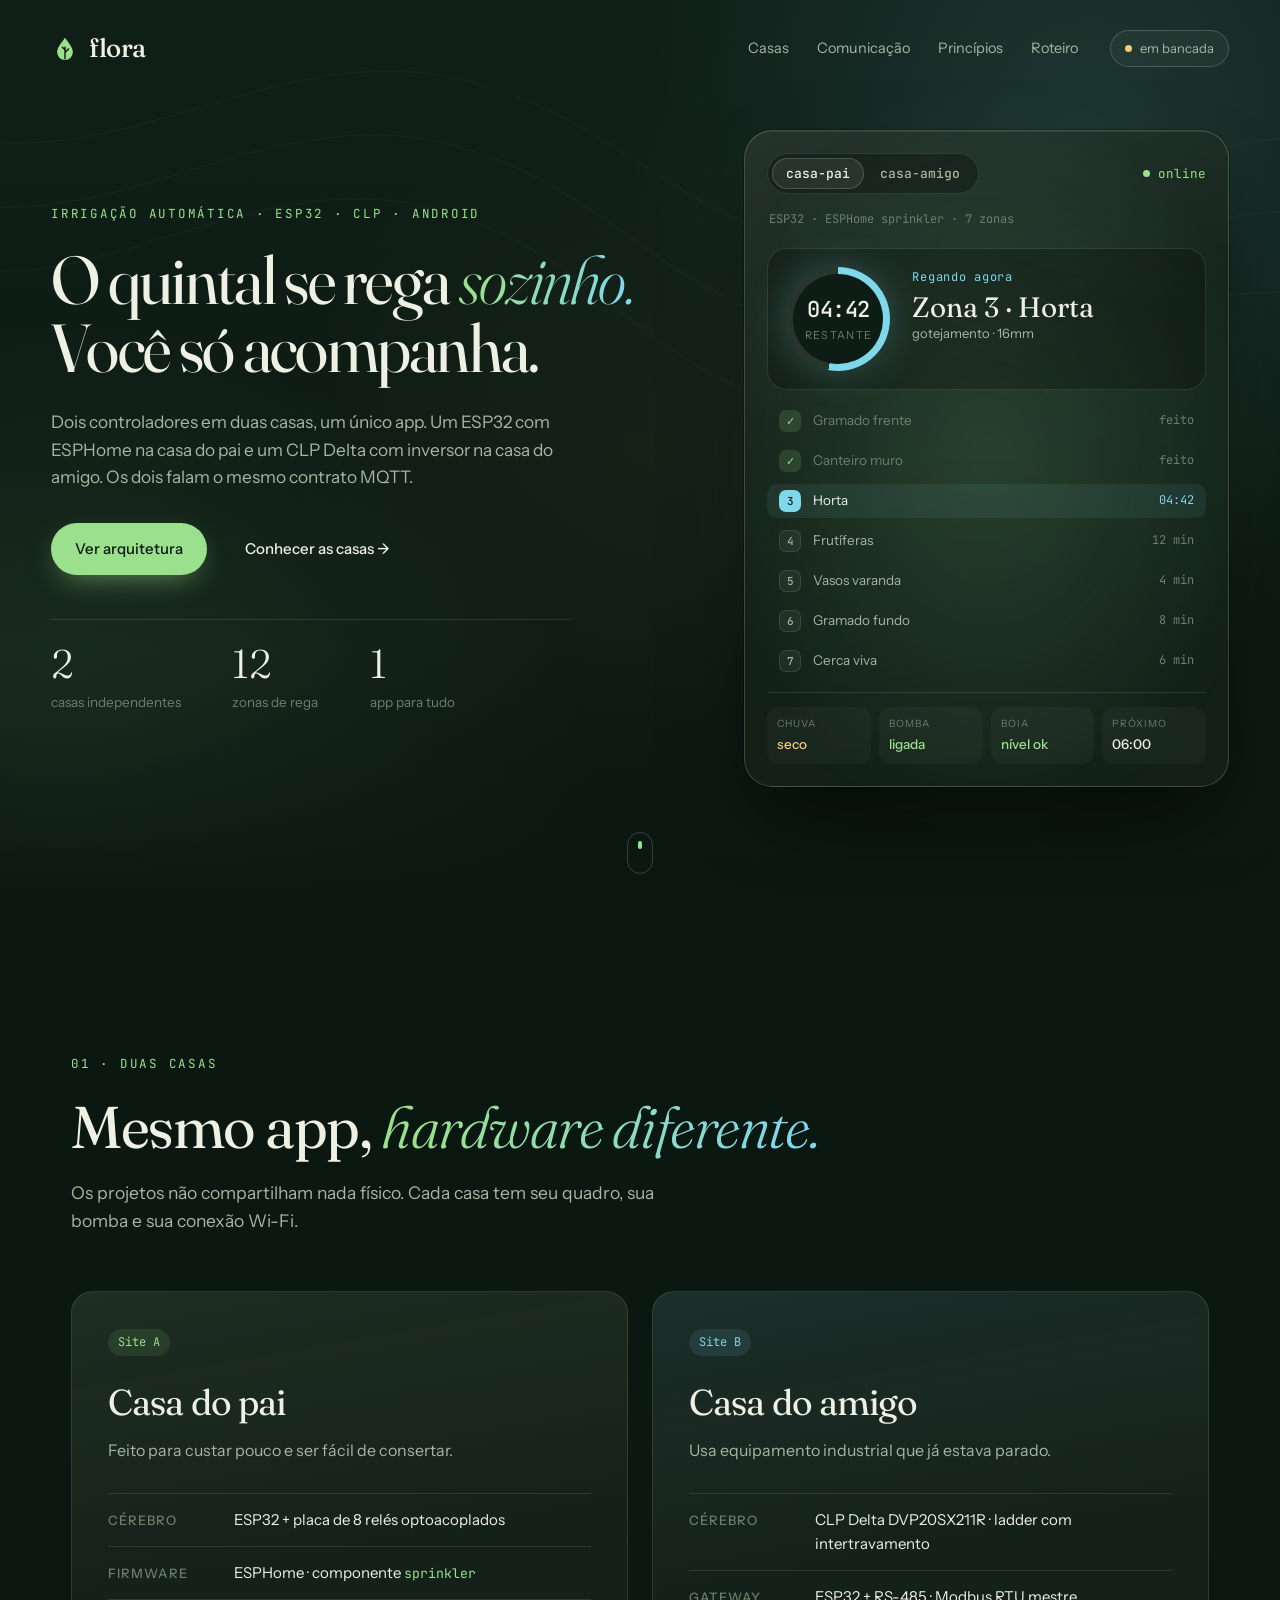
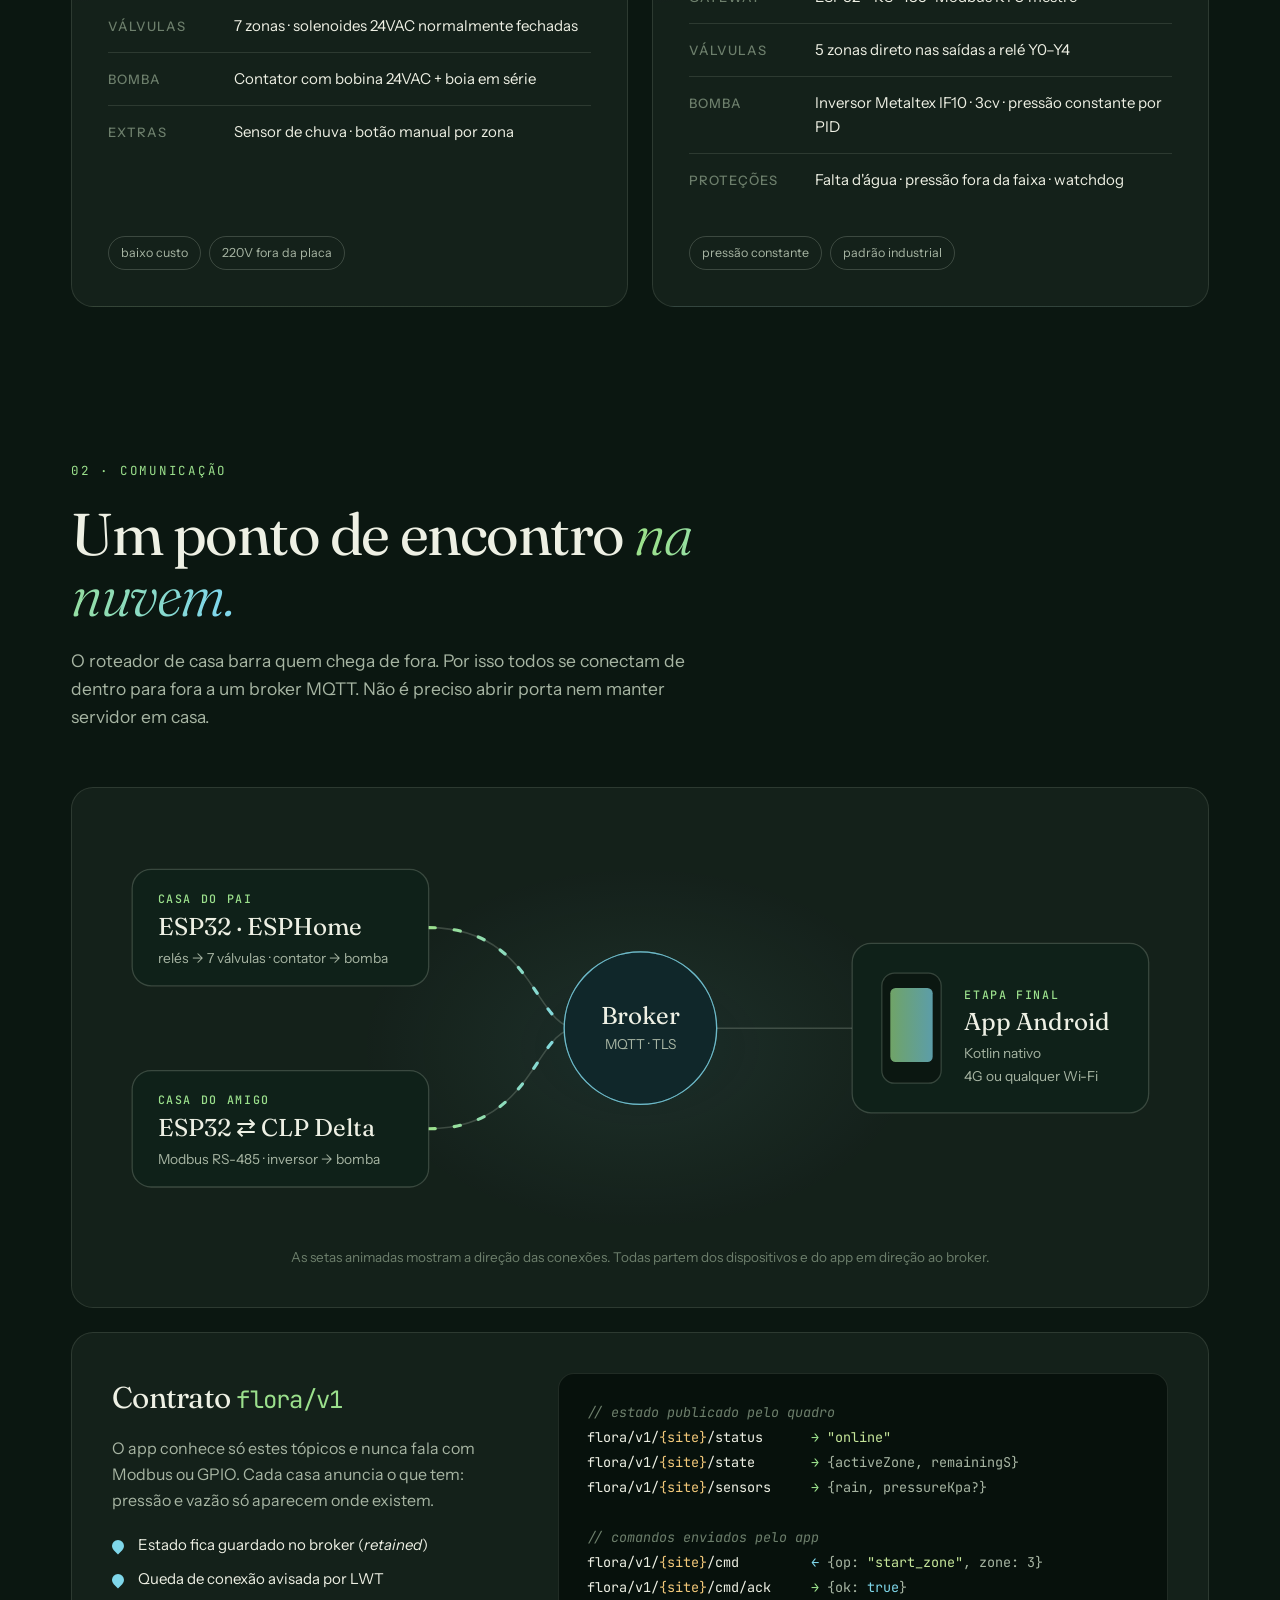
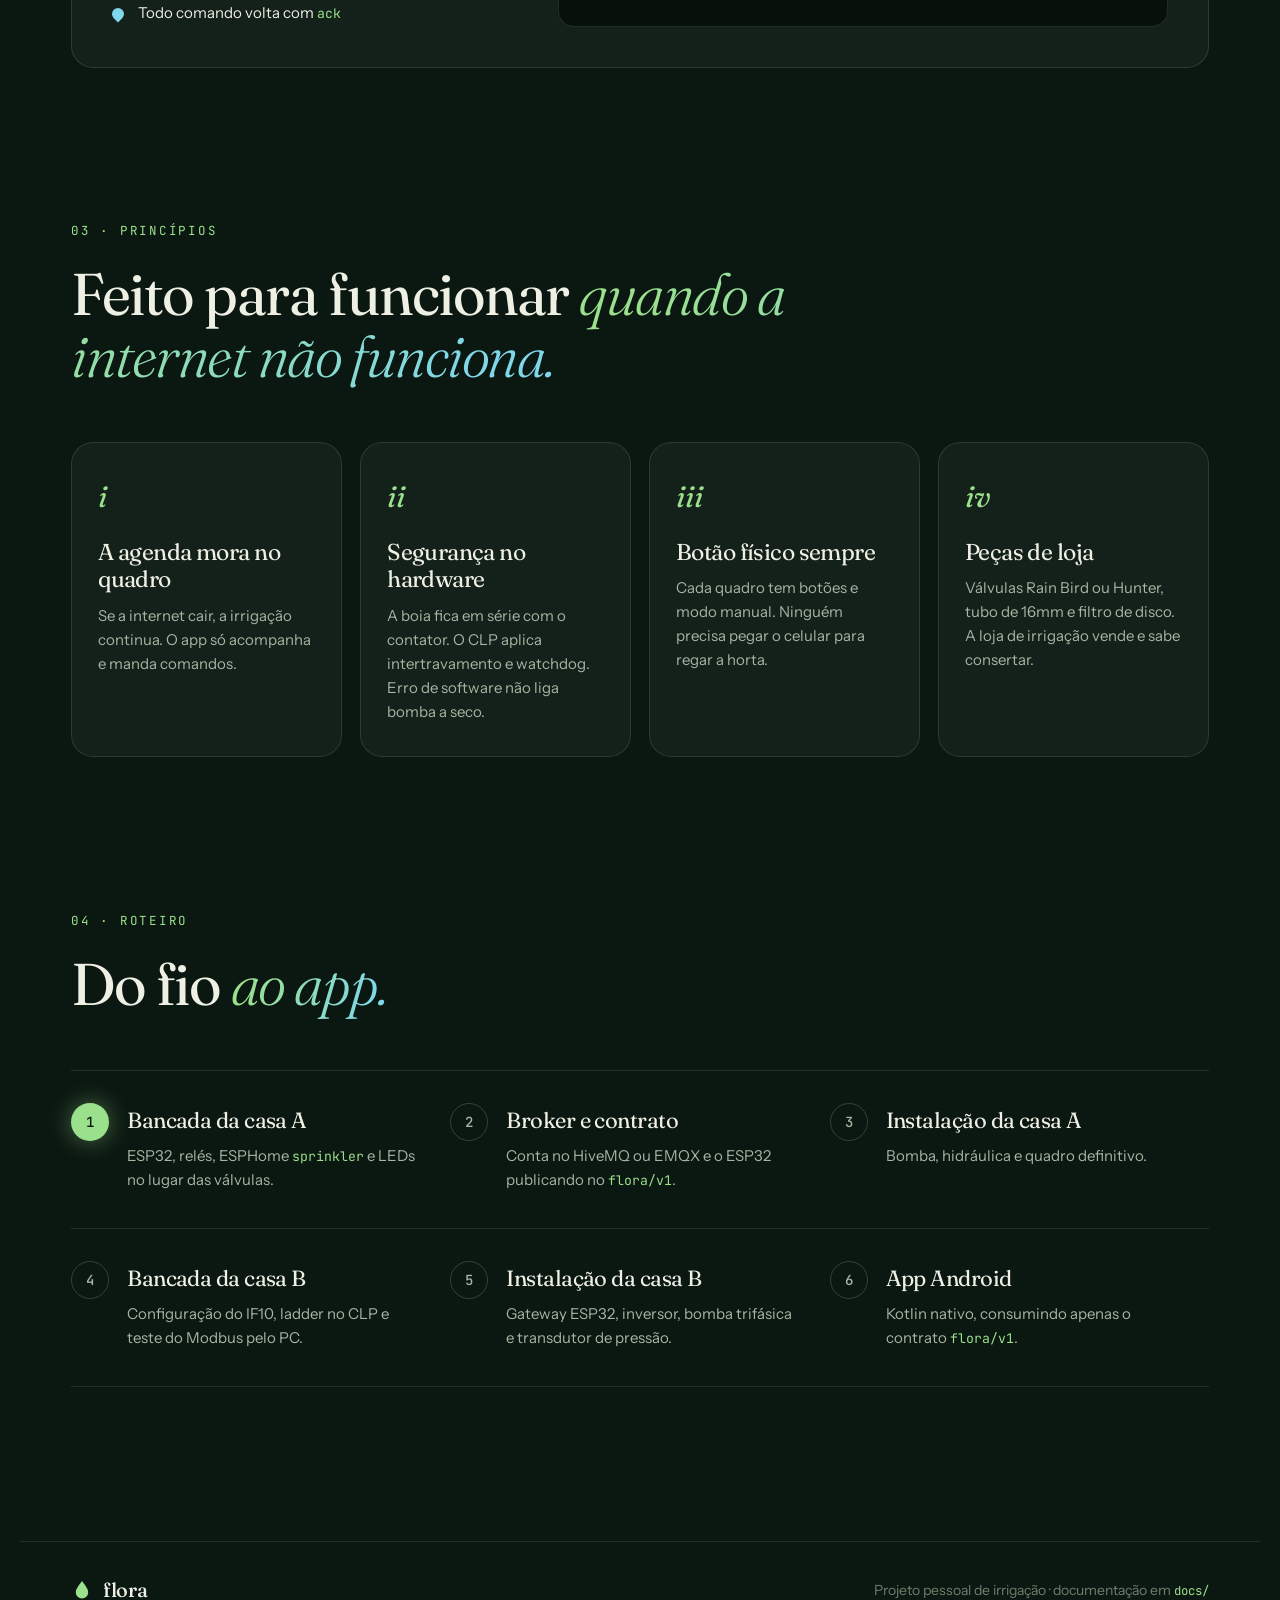
==== site/index.html @ a8287d2e "chore: inicia projeto com arquitetura, manuais e página de apresentação - docs/ARCHITECTURE.md com o" ====
<!doctype html>
<html lang="pt-BR">
<head>
  <meta charset="utf-8">
  <meta name="viewport" content="width=device-width, initial-scale=1">
  <title>Flora · Irrigação automática</title>
  <meta name="description" content="Irrigação automática para duas casas: ESP32 com ESPHome e CLP Delta com inversor, conversando com um app Android pelo mesmo contrato MQTT.">
  <link rel="icon" href="data:image/svg+xml,<svg xmlns='http://www.w3.org/2000/svg' viewBox='0 0 32 32'><path d='M16 3c5 7 9 11.5 9 16.5A9 9 0 0 1 7 19.5C7 14.5 11 10 16 3z' fill='%238fd18a'/></svg>">
  <link rel="preconnect" href="https://fonts.googleapis.com">
  <link rel="preconnect" href="https://fonts.gstatic.com" crossorigin>
  <link href="https://fonts.googleapis.com/css2?family=Fraunces:ital,opsz,wght@0,9..144,300..600;1,9..144,300..600&family=Instrument+Sans:wght@400;500;600&family=JetBrains+Mono:wght@400;500&display=swap" rel="stylesheet">
  <link rel="stylesheet" href="style.css">
</head>
<body>
  <canvas id="rain" aria-hidden="true"></canvas>
  <div class="grain" aria-hidden="true"></div>

  <!-- ============ HERO ============ -->
  <header class="hero" id="topo">
    <nav class="nav">
      <a class="brand" href="#topo">
        <svg viewBox="0 0 32 32" aria-hidden="true"><path d="M16 3c5 7 9 11.5 9 16.5A9 9 0 0 1 7 19.5C7 14.5 11 10 16 3z"/><path class="vein" d="M16 27V14m0 6 4-4m-4 1-3-3"/></svg>
        flora
      </a>
      <ul class="nav-links">
        <li><a href="#casas">Casas</a></li>
        <li><a href="#comunicacao">Comunicação</a></li>
        <li><a href="#principios">Princípios</a></li>
        <li><a href="#roteiro">Roteiro</a></li>
      </ul>
      <span class="nav-pill"><span class="dot"></span>em bancada</span>
    </nav>

    <div class="hero-grid">
      <div class="hero-copy">
        <p class="eyebrow">Irrigação automática · ESP32 · CLP · Android</p>
        <h1>O quintal se rega <em>sozinho.</em> Você só acompanha.</h1>
        <p class="lede">
          Dois controladores em duas casas, um único app. Um ESP32 com ESPHome na casa do pai
          e um CLP Delta com inversor na casa do amigo. Os dois falam o mesmo contrato MQTT.
        </p>
        <div class="cta">
          <a class="btn btn-primary" href="#comunicacao">Ver arquitetura</a>
          <a class="btn btn-ghost" href="#casas">Conhecer as casas →</a>
        </div>
        <dl class="stats">
          <div><dt>2</dt><dd>casas independentes</dd></div>
          <div><dt>12</dt><dd>zonas de rega</dd></div>
          <div><dt>1</dt><dd>app para tudo</dd></div>
        </dl>
      </div>

      <!-- Controlador simulado -->
      <aside class="device" aria-label="Simulação do controlador">
        <div class="device-head">
          <div class="tabs" role="tablist">
            <button class="tab is-active" role="tab" data-site="pai">casa-pai</button>
            <button class="tab" role="tab" data-site="amigo">casa-amigo</button>
          </div>
          <span class="online"><span class="dot"></span>online</span>
        </div>

        <div class="device-hw" id="hw">ESP32 · ESPHome sprinkler · 7 zonas</div>

        <div class="now">
          <div class="ring" id="ring" style="--p:0">
            <div class="ring-inner">
              <span class="ring-time" id="time">00:00</span>
              <span class="ring-label">restante</span>
            </div>
          </div>
          <div class="now-info">
            <span class="now-kicker">Regando agora</span>
            <strong class="now-zone" id="zoneName">Zona 1</strong>
            <span class="now-sub" id="zoneSub">gotejamento · 16mm</span>
            <div class="flow" aria-hidden="true"><i></i><i></i><i></i><i></i><i></i></div>
          </div>
        </div>

        <ol class="zones" id="zones"></ol>

        <div class="sensors" id="sensors"></div>
      </aside>
    </div>

    <a class="scroll-hint" href="#casas" aria-label="Rolar para baixo"><span></span></a>
  </header>

  <main>
    <!-- ============ CASAS ============ -->
    <section class="section" id="casas">
      <div class="section-head reveal">
        <p class="eyebrow">01 · Duas casas</p>
        <h2>Mesmo app, <em>hardware diferente.</em></h2>
        <p class="section-lede">Os projetos não compartilham nada físico. Cada casa tem seu quadro, sua bomba e sua conexão Wi-Fi.</p>
      </div>

      <div class="sites">
        <article class="site reveal">
          <header>
            <span class="site-tag">Site A</span>
            <h3>Casa do pai</h3>
            <p>Feito para custar pouco e ser fácil de consertar.</p>
          </header>
          <ul class="stack">
            <li><b>Cérebro</b><span>ESP32 + placa de 8 relés optoacoplados</span></li>
            <li><b>Firmware</b><span>ESPHome · componente <code>sprinkler</code></span></li>
            <li><b>Válvulas</b><span>7 zonas · solenoides 24VAC normalmente fechadas</span></li>
            <li><b>Bomba</b><span>Contator com bobina 24VAC + boia em série</span></li>
            <li><b>Extras</b><span>Sensor de chuva · botão manual por zona</span></li>
          </ul>
          <div class="site-foot"><span class="chip">baixo custo</span><span class="chip">220V fora da placa</span></div>
        </article>

        <article class="site site-b reveal">
          <header>
            <span class="site-tag">Site B</span>
            <h3>Casa do amigo</h3>
            <p>Usa equipamento industrial que já estava parado.</p>
          </header>
          <ul class="stack">
            <li><b>Cérebro</b><span>CLP Delta DVP20SX211R · ladder com intertravamento</span></li>
            <li><b>Gateway</b><span>ESP32 + RS-485 · Modbus RTU mestre</span></li>
            <li><b>Válvulas</b><span>5 zonas direto nas saídas a relé Y0–Y4</span></li>
            <li><b>Bomba</b><span>Inversor Metaltex IF10 · 3cv · pressão constante por PID</span></li>
            <li><b>Proteções</b><span>Falta d'água · pressão fora da faixa · watchdog</span></li>
          </ul>
          <div class="site-foot"><span class="chip">pressão constante</span><span class="chip">padrão industrial</span></div>
        </article>
      </div>
    </section>

    <!-- ============ COMUNICAÇÃO ============ -->
    <section class="section" id="comunicacao">
      <div class="section-head reveal">
        <p class="eyebrow">02 · Comunicação</p>
        <h2>Um ponto de encontro <em>na nuvem.</em></h2>
        <p class="section-lede">O roteador de casa barra quem chega de fora. Por isso todos se conectam de dentro para fora a um broker MQTT. Não é preciso abrir porta nem manter servidor em casa.</p>
      </div>

      <figure class="diagram reveal">
        <svg viewBox="0 0 1000 380" role="img" aria-label="ESP32 das duas casas e o app se conectam ao broker MQTT">
          <defs>
            <linearGradient id="g-line" x1="0" x2="1">
              <stop offset="0" stop-color="var(--leaf)"/>
              <stop offset="1" stop-color="var(--water)"/>
            </linearGradient>
          </defs>

          <!-- linhas -->
          <path class="wire" d="M300 95 C 400 95, 400 190, 440 190"/>
          <path class="wire" d="M300 285 C 400 285, 400 190, 440 190"/>
          <path class="wire" d="M560 190 L 700 190"/>
          <path class="packet" d="M300 95 C 400 95, 400 190, 440 190"/>
          <path class="packet p2" d="M300 285 C 400 285, 400 190, 440 190"/>
          <path class="packet p3" d="M700 190 L 560 190"/>

          <!-- casa A -->
          <g class="node">
            <rect x="20" y="40" width="280" height="110" rx="18"/>
            <text class="n-kicker" x="44" y="72">CASA DO PAI</text>
            <text class="n-title" x="44" y="102">ESP32 · ESPHome</text>
            <text class="n-sub" x="44" y="128">relés → 7 válvulas · contator → bomba</text>
          </g>
          <!-- casa B -->
          <g class="node">
            <rect x="20" y="230" width="280" height="110" rx="18"/>
            <text class="n-kicker" x="44" y="262">CASA DO AMIGO</text>
            <text class="n-title" x="44" y="292">ESP32 ⇄ CLP Delta</text>
            <text class="n-sub" x="44" y="318">Modbus RS-485 · inversor → bomba</text>
          </g>
          <!-- broker -->
          <g class="node node-core">
            <circle cx="500" cy="190" r="72"/>
            <circle class="halo" cx="500" cy="190" r="72"/>
            <text class="n-title" x="500" y="186" text-anchor="middle">Broker</text>
            <text class="n-sub" x="500" y="210" text-anchor="middle">MQTT · TLS</text>
          </g>
          <!-- app -->
          <g class="node">
            <rect x="700" y="110" width="280" height="160" rx="18"/>
            <rect class="phone" x="728" y="138" width="56" height="104" rx="12"/>
            <rect class="phone-screen" x="736" y="152" width="40" height="70" rx="5"/>
            <text class="n-kicker" x="806" y="162">ETAPA FINAL</text>
            <text class="n-title" x="806" y="192">App Android</text>
            <text class="n-sub" x="806" y="218">Kotlin nativo</text>
            <text class="n-sub" x="806" y="240">4G ou qualquer Wi-Fi</text>
          </g>
        </svg>
        <figcaption>As setas animadas mostram a direção das conexões. Todas partem dos dispositivos e do app em direção ao broker.</figcaption>
      </figure>

      <div class="contract reveal">
        <div class="contract-copy">
          <h3>Contrato <code>flora/v1</code></h3>
          <p>O app conhece só estes tópicos e nunca fala com Modbus ou GPIO. Cada casa anuncia o que tem: pressão e vazão só aparecem onde existem.</p>
          <ul class="ticks">
            <li>Estado fica guardado no broker (<em>retained</em>)</li>
            <li>Queda de conexão avisada por LWT</li>
            <li>Todo comando volta com <code>ack</code></li>
          </ul>
        </div>
        <pre class="code" aria-label="Tópicos MQTT"><code><span class="c">// estado publicado pelo quadro</span>
<span class="t">flora/v1/</span><span class="v">{site}</span><span class="t">/status</span>      <span class="a">→</span> <span class="s">"online"</span>
<span class="t">flora/v1/</span><span class="v">{site}</span><span class="t">/state</span>       <span class="a">→</span> {activeZone, remainingS}
<span class="t">flora/v1/</span><span class="v">{site}</span><span class="t">/sensors</span>     <span class="a">→</span> {rain, pressureKpa?}

<span class="c">// comandos enviados pelo app</span>
<span class="t">flora/v1/</span><span class="v">{site}</span><span class="t">/cmd</span>         <span class="b">←</span> {op: <span class="s">"start_zone"</span>, zone: 3}
<span class="t">flora/v1/</span><span class="v">{site}</span><span class="t">/cmd/ack</span>     <span class="a">→</span> {ok: <span class="k">true</span>}</code></pre>
      </div>
    </section>

    <!-- ============ PRINCÍPIOS ============ -->
    <section class="section" id="principios">
      <div class="section-head reveal">
        <p class="eyebrow">03 · Princípios</p>
        <h2>Feito para funcionar <em>quando a internet não funciona.</em></h2>
      </div>
      <div class="principles">
        <article class="principle reveal">
          <span class="p-num">i</span>
          <h3>A agenda mora no quadro</h3>
          <p>Se a internet cair, a irrigação continua. O app só acompanha e manda comandos.</p>
        </article>
        <article class="principle reveal">
          <span class="p-num">ii</span>
          <h3>Segurança no hardware</h3>
          <p>A boia fica em série com o contator. O CLP aplica intertravamento e watchdog. Erro de software não liga bomba a seco.</p>
        </article>
        <article class="principle reveal">
          <span class="p-num">iii</span>
          <h3>Botão físico sempre</h3>
          <p>Cada quadro tem botões e modo manual. Ninguém precisa pegar o celular para regar a horta.</p>
        </article>
        <article class="principle reveal">
          <span class="p-num">iv</span>
          <h3>Peças de loja</h3>
          <p>Válvulas Rain Bird ou Hunter, tubo de 16mm e filtro de disco. A loja de irrigação vende e sabe consertar.</p>
        </article>
      </div>
    </section>

    <!-- ============ ROTEIRO ============ -->
    <section class="section" id="roteiro">
      <div class="section-head reveal">
        <p class="eyebrow">04 · Roteiro</p>
        <h2>Do fio <em>ao app.</em></h2>
      </div>
      <ol class="roadmap">
        <li class="reveal is-now"><span class="r-step">1</span><div><h3>Bancada da casa A</h3><p>ESP32, relés, ESPHome <code>sprinkler</code> e LEDs no lugar das válvulas.</p></div></li>
        <li class="reveal"><span class="r-step">2</span><div><h3>Broker e contrato</h3><p>Conta no HiveMQ ou EMQX e o ESP32 publicando no <code>flora/v1</code>.</p></div></li>
        <li class="reveal"><span class="r-step">3</span><div><h3>Instalação da casa A</h3><p>Bomba, hidráulica e quadro definitivo.</p></div></li>
        <li class="reveal"><span class="r-step">4</span><div><h3>Bancada da casa B</h3><p>Configuração do IF10, ladder no CLP e teste do Modbus pelo PC.</p></div></li>
        <li class="reveal"><span class="r-step">5</span><div><h3>Instalação da casa B</h3><p>Gateway ESP32, inversor, bomba trifásica e transdutor de pressão.</p></div></li>
        <li class="reveal"><span class="r-step">6</span><div><h3>App Android</h3><p>Kotlin nativo, consumindo apenas o contrato <code>flora/v1</code>.</p></div></li>
      </ol>
    </section>
  </main>

  <footer class="footer">
    <span class="brand brand-sm">
      <svg viewBox="0 0 32 32" aria-hidden="true"><path d="M16 3c5 7 9 11.5 9 16.5A9 9 0 0 1 7 19.5C7 14.5 11 10 16 3z"/></svg>
      flora
    </span>
    <span>Projeto pessoal de irrigação · documentação em <code>docs/</code></span>
  </footer>

  <script src="script.js"></script>
</body>
</html>
---- site/style.css ----
@property --p { syntax: "<number>"; inherits: false; initial-value: 0; }

/* ============ Tokens ============ */
:root {
  --bg: #0b1711;
  --bg-2: #0f1f17;
  --surface: rgba(232, 240, 226, 0.045);
  --surface-2: rgba(232, 240, 226, 0.08);
  --line: rgba(220, 236, 214, 0.12);
  --line-2: rgba(220, 236, 214, 0.2);
  --text: #eef0e4;
  --muted: #a7b5a3;
  --faint: #6d7f6c;
  --leaf: #9be08c;
  --leaf-deep: #4f9a52;
  --water: #7fd7ea;
  --sun: #f3c97a;
  --serif: "Fraunces", Georgia, serif;
  --sans: "Instrument Sans", system-ui, sans-serif;
  --mono: "JetBrains Mono", ui-monospace, monospace;
  --radius: 22px;
  --gutter: clamp(16px, 4vw, 56px);
  --max: 1240px;
}

*, *::before, *::after { box-sizing: border-box; }
html { scroll-behavior: smooth; }
body {
  margin: 0;
  background: var(--bg);
  color: var(--text);
  font-family: var(--sans);
  font-size: 16px;
  line-height: 1.6;
  -webkit-font-smoothing: antialiased;
  overflow-x: hidden;
}
a { color: inherit; text-decoration: none; }
code { font-family: var(--mono); font-size: 0.88em; color: var(--leaf); }
em { font-style: italic; }

/* ============ Ambiente ============ */
#rain {
  position: fixed; inset: 0;
  width: 100%; height: 100%;
  pointer-events: none;
  z-index: 0;
}
.grain {
  position: fixed; inset: 0;
  pointer-events: none;
  z-index: 1;
  opacity: 0.07;
  background-image: url("data:image/svg+xml,%3Csvg xmlns='http://www.w3.org/2000/svg' width='160' height='160'%3E%3Cfilter id='n'%3E%3CfeTurbulence type='fractalNoise' baseFrequency='0.85' numOctaves='3' stitchTiles='stitch'/%3E%3C/filter%3E%3Crect width='100%25' height='100%25' filter='url(%23n)'/%3E%3C/svg%3E");
}
header, main, footer { position: relative; z-index: 2; }

/* ============ Hero ============ */
.hero {
  min-height: 100vh;
  min-height: 100svh;
  display: flex;
  flex-direction: column;
  padding: 0 var(--gutter);
  background:
    linear-gradient(180deg, transparent 72%, var(--bg) 100%),
    radial-gradient(60vw 60vw at 85% 15%, rgba(127, 215, 234, 0.13), transparent 60%),
    radial-gradient(70vw 70vw at 5% 95%, rgba(155, 224, 140, 0.14), transparent 60%),
    radial-gradient(40vw 40vw at 50% 50%, rgba(243, 201, 122, 0.04), transparent 70%),
    linear-gradient(180deg, var(--bg-2), var(--bg));
  overflow: hidden;
}
.hero::after {
  /* curvas de nível, como um mapa do terreno */
  content: "";
  position: absolute; inset: 0;
  pointer-events: none;
  opacity: 0.35;
  background-image: url("data:image/svg+xml,%3Csvg xmlns='http://www.w3.org/2000/svg' viewBox='0 0 800 800'%3E%3Cg fill='none' stroke='%239be08c' stroke-opacity='.10'%3E%3Cpath d='M-50 620c120-60 220 30 340-20s170-170 300-150 180 120 260 90'/%3E%3Cpath d='M-50 660c130-60 230 40 350-10s180-170 300-140 170 130 250 100'/%3E%3Cpath d='M-50 700c140-60 240 50 360 0s180-160 300-130 170 130 240 110'/%3E%3Cpath d='M-50 740c150-60 250 60 370 10s180-150 300-120 160 130 230 120'/%3E%3Cpath d='M-50 160c100 40 200-60 320-30s150 140 280 120 190-90 300-60'/%3E%3Cpath d='M-50 120c110 40 210-60 330-30s150 130 280 110 190-90 290-60'/%3E%3Cpath d='M-50 80c120 40 220-60 340-30s150 120 280 100 190-80 280-60'/%3E%3C/g%3E%3C/svg%3E");
  background-size: cover;
  mask-image: linear-gradient(180deg, #000 0%, #000 70%, transparent 100%);
}

.nav {
  position: relative; z-index: 3;
  display: flex; align-items: center; gap: 32px;
  max-width: var(--max); width: 100%;
  margin: 0 auto;
  padding: 28px 0;
}
.brand {
  display: inline-flex; align-items: center; gap: 10px;
  font-family: var(--serif);
  font-size: 26px; font-weight: 500;
  letter-spacing: -0.02em;
}
.brand svg { width: 28px; height: 28px; }
.brand svg path { fill: var(--leaf); }
.brand svg .vein { fill: none; stroke: var(--bg); stroke-width: 1.6; stroke-linecap: round; }
.nav-links {
  display: flex; gap: 28px;
  list-style: none; margin: 0 0 0 auto; padding: 0;
  font-size: 14.5px; color: var(--muted);
}
.nav-links a { transition: color .2s; }
.nav-links a:hover { color: var(--text); }
.nav-pill {
  display: inline-flex; align-items: center; gap: 8px;
  padding: 7px 14px;
  border: 1px solid var(--line-2);
  border-radius: 999px;
  font-size: 13px; color: var(--muted);
  background: var(--surface);
  backdrop-filter: blur(8px);
}
.dot {
  width: 7px; height: 7px; border-radius: 50%;
  background: var(--leaf);
  box-shadow: 0 0 0 0 rgba(155, 224, 140, .6);
  animation: pulse 2.4s infinite;
}
.nav-pill .dot { background: var(--sun); animation-name: pulse-sun; }
@keyframes pulse { 70% { box-shadow: 0 0 0 8px rgba(155, 224, 140, 0); } 100% { box-shadow: 0 0 0 0 rgba(155, 224, 140, 0); } }
@keyframes pulse-sun { 0% { box-shadow: 0 0 0 0 rgba(243, 201, 122, .55); } 70% { box-shadow: 0 0 0 8px rgba(243, 201, 122, 0); } 100% { box-shadow: 0 0 0 0 rgba(243, 201, 122, 0); } }

.hero-grid {
  position: relative; z-index: 3;
  flex: 1;
  display: grid;
  grid-template-columns: minmax(0, 1.12fr) minmax(0, 0.88fr);
  align-items: center;
  gap: clamp(32px, 6vw, 96px);
  max-width: var(--max); width: 100%;
  margin: 0 auto;
  padding: 8px 0 88px;
}

.eyebrow {
  margin: 0 0 22px;
  font-family: var(--mono);
  font-size: 12.5px;
  letter-spacing: 0.14em;
  text-transform: uppercase;
  color: var(--leaf);
}
h1, h2, h3 { font-family: var(--serif); font-weight: 400; letter-spacing: -0.025em; margin: 0; }
h1 {
  font-size: clamp(42px, 5.3vw, 80px);
  line-height: 1;
  font-variation-settings: "opsz" 144;
}
h1 em, h2 em {
  font-style: italic;
  font-weight: 300;
  background: linear-gradient(100deg, var(--leaf) 10%, var(--water) 90%);
  -webkit-background-clip: text; background-clip: text;
  color: transparent;
  padding-right: 0.06em;
}
.lede {
  max-width: 540px;
  margin: 26px 0 32px;
  font-size: clamp(16px, 1.35vw, 18.5px);
  color: var(--muted);
}

.cta { display: flex; flex-wrap: wrap; gap: 14px; align-items: center; }
.btn {
  display: inline-flex; align-items: center;
  padding: 14px 24px;
  border-radius: 999px;
  font-weight: 500; font-size: 15px;
  transition: transform .2s, background .2s, box-shadow .2s;
}
.btn-primary {
  background: var(--leaf);
  color: #0b1a10;
  box-shadow: 0 10px 30px -10px rgba(155, 224, 140, .6);
}
.btn-primary:hover { transform: translateY(-2px); box-shadow: 0 16px 40px -12px rgba(155, 224, 140, .75); }
.btn-ghost { color: var(--text); }
.btn-ghost:hover { color: var(--leaf); }

.stats {
  display: flex; gap: clamp(24px, 4vw, 56px);
  margin: 44px 0 0; padding-top: 24px;
  border-top: 1px solid var(--line);
  max-width: 520px;
}
.stats div { display: flex; flex-direction: column; }
.stats dt {
  font-family: var(--serif);
  font-size: 40px; line-height: 1;
  font-weight: 300;
}
.stats dd { margin: 8px 0 0; font-size: 13.5px; color: var(--faint); }

/* ============ Dispositivo simulado ============ */
.device {
  position: relative;
  padding: 22px;
  border-radius: 28px;
  background:
    linear-gradient(160deg, rgba(255,255,255,.09), rgba(255,255,255,.02) 40%),
    rgba(14, 30, 22, 0.72);
  border: 1px solid var(--line-2);
  box-shadow:
    0 40px 80px -30px rgba(0, 0, 0, .7),
    0 0 0 1px rgba(0,0,0,.3),
    inset 0 1px 0 rgba(255,255,255,.08);
  backdrop-filter: blur(18px);
  animation: float 8s ease-in-out infinite;
}
.device::before {
  content: "";
  position: absolute; inset: -40px;
  z-index: -1;
  background: radial-gradient(closest-side, rgba(155, 224, 140, .16), transparent);
  filter: blur(20px);
}
@keyframes float { 50% { transform: translateY(-10px); } }

.device-head { display: flex; align-items: center; justify-content: space-between; }
.tabs {
  display: inline-flex; padding: 4px; gap: 2px;
  border-radius: 999px;
  background: rgba(0,0,0,.28);
  border: 1px solid var(--line);
}
.tab {
  border: 0; cursor: pointer;
  padding: 7px 14px;
  border-radius: 999px;
  background: transparent;
  color: var(--muted);
  font: 500 13px var(--mono);
  transition: background .25s, color .25s;
}
.tab.is-active { background: var(--surface-2); color: var(--text); box-shadow: inset 0 0 0 1px var(--line-2); }
.online { display: inline-flex; align-items: center; gap: 8px; font-size: 12.5px; color: var(--leaf); font-family: var(--mono); }
.device-hw {
  margin: 16px 2px 18px;
  font-family: var(--mono); font-size: 12px;
  color: var(--faint);
}

.now {
  display: flex; align-items: center; gap: 22px;
  padding: 18px;
  border-radius: 20px;
  background: rgba(0,0,0,.22);
  border: 1px solid var(--line);
}
.ring {
  --p: 0;
  flex: none;
  width: 104px; height: 104px;
  border-radius: 50%;
  padding: 7px;
  background:
    conic-gradient(var(--water) calc(var(--p) * 1%), rgba(255,255,255,.07) 0);
  transition: --p .9s linear;
  box-shadow: 0 0 40px -6px rgba(127, 215, 234, .35);
}
.ring-inner {
  width: 100%; height: 100%;
  border-radius: 50%;
  background: #0d1c15;
  display: flex; flex-direction: column; align-items: center; justify-content: center;
}
.ring-time { font-family: var(--mono); font-size: 22px; font-weight: 500; letter-spacing: -0.02em; }
.ring-label { font-size: 11px; color: var(--faint); text-transform: uppercase; letter-spacing: .12em; }
.now-info { display: flex; flex-direction: column; min-width: 0; }
.now-kicker { font-size: 12px; color: var(--water); font-family: var(--mono); letter-spacing: .06em; }
.now-zone { font-family: var(--serif); font-weight: 400; font-size: 28px; line-height: 1.15; margin-top: 4px; }
.now-sub { font-size: 13px; color: var(--muted); }
.flow { display: flex; gap: 5px; margin-top: 12px; height: 14px; align-items: flex-end; }
.flow i {
  width: 4px; border-radius: 2px;
  background: linear-gradient(var(--water), rgba(127,215,234,.2));
  animation: bar 1.1s ease-in-out infinite;
}
.flow i:nth-child(2) { animation-delay: -.2s; }
.flow i:nth-child(3) { animation-delay: -.45s; }
.flow i:nth-child(4) { animation-delay: -.7s; }
.flow i:nth-child(5) { animation-delay: -.9s; }
@keyframes bar { 0%, 100% { height: 4px; } 50% { height: 14px; } }

.zones {
  list-style: none; margin: 14px 0 0; padding: 0;
  display: grid; gap: 6px;
}
.zone {
  display: grid;
  grid-template-columns: 22px 1fr auto;
  align-items: center; gap: 12px;
  padding: 6px 12px;
  border-radius: 10px;
  font-size: 13.5px;
  color: var(--muted);
  transition: background .4s, color .4s;
}
.zone .z-ico {
  width: 22px; height: 22px; border-radius: 7px;
  display: grid; place-items: center;
  font: 500 11px var(--mono);
  background: rgba(255,255,255,.05);
  border: 1px solid var(--line);
}
.zone .z-meta { font-family: var(--mono); font-size: 12px; color: var(--faint); }
.zone.is-done { color: var(--faint); }
.zone.is-done .z-ico { background: rgba(155,224,140,.14); border-color: transparent; color: var(--leaf); }
.zone.is-active { background: rgba(127,215,234,.08); color: var(--text); }
.zone.is-active .z-ico { background: var(--water); color: #08201f; border-color: transparent; }
.zone.is-active .z-meta { color: var(--water); }

.sensors {
  display: grid; grid-template-columns: repeat(4, 1fr); gap: 8px;
  margin-top: 14px; padding-top: 14px;
  border-top: 1px solid var(--line);
}
.sensor {
  display: flex; flex-direction: column;
  padding: 9px 10px;
  border-radius: 12px;
  background: rgba(255,255,255,.03);
  min-width: 0;
}
.sensor span { font-size: 10px; color: var(--faint); text-transform: uppercase; letter-spacing: .1em; }
.sensor b { font-weight: 500; font-size: 13.5px; white-space: nowrap; margin-top: 2px; }
.sensor b.ok { color: var(--leaf); }
.sensor b.water { color: var(--water); }
.sensor b.sun { color: var(--sun); }

.scroll-hint {
  position: absolute; left: 50%; bottom: 26px; z-index: 3;
  width: 26px; height: 42px;
  margin-left: -13px;
  border: 1.5px solid var(--line-2);
  border-radius: 14px;
}
.scroll-hint span {
  position: absolute; left: 50%; top: 8px;
  width: 4px; height: 8px; margin-left: -2px;
  border-radius: 2px;
  background: var(--leaf);
  animation: drip 1.8s ease-in infinite;
}
@keyframes drip { 0% { opacity: 0; transform: translateY(0); } 30% { opacity: 1; } 100% { opacity: 0; transform: translateY(16px); } }

/* ============ Seções ============ */
.section {
  max-width: var(--max);
  margin: 0 auto;
  padding: clamp(80px, 12vw, 160px) var(--gutter) 0;
}
.section-head { max-width: 760px; margin-bottom: 56px; }
h2 { font-size: clamp(34px, 4.6vw, 62px); line-height: 1.04; }
.section-lede { color: var(--muted); font-size: 17.5px; margin: 22px 0 0; max-width: 640px; }

.sites { display: grid; grid-template-columns: repeat(2, minmax(0, 1fr)); gap: 24px; }
.site {
  position: relative;
  display: flex; flex-direction: column;
  padding: 36px;
  border-radius: var(--radius);
  background: linear-gradient(170deg, rgba(155,224,140,.07), transparent 45%), var(--surface);
  border: 1px solid var(--line);
  overflow: hidden;
  transition: border-color .3s, transform .3s;
}
.site:hover { border-color: var(--line-2); transform: translateY(-3px); }
.site-b { background: linear-gradient(170deg, rgba(127,215,234,.08), transparent 45%), var(--surface); }
.site-tag {
  display: inline-block;
  font-family: var(--mono); font-size: 12px;
  padding: 4px 10px; border-radius: 999px;
  color: var(--leaf);
  background: rgba(155,224,140,.1);
}
.site-b .site-tag { color: var(--water); background: rgba(127,215,234,.1); }
.site h3 { font-size: 36px; margin: 18px 0 6px; }
.site header p { margin: 0; color: var(--muted); }
.stack { list-style: none; margin: 30px 0; padding: 0; }
.stack li {
  display: grid; grid-template-columns: 110px 1fr; gap: 16px;
  padding: 14px 0;
  border-top: 1px solid var(--line);
  font-size: 15px;
}
.stack b { font-weight: 500; color: var(--faint); font-size: 13px; text-transform: uppercase; letter-spacing: .08em; padding-top: 2px; }
.site-foot { margin-top: auto; display: flex; gap: 8px; flex-wrap: wrap; }
.chip {
  font-size: 12.5px; padding: 6px 12px;
  border-radius: 999px;
  border: 1px solid var(--line-2);
  color: var(--muted);
}

/* diagrama */
.diagram {
  margin: 0;
  padding: clamp(18px, 3vw, 40px);
  border-radius: var(--radius);
  background:
    radial-gradient(400px 260px at 50% 50%, rgba(127,215,234,.08), transparent 70%),
    var(--surface);
  border: 1px solid var(--line);
}
.diagram svg { display: block; width: 100%; height: auto; }
.diagram figcaption { margin-top: 18px; font-size: 13.5px; color: var(--faint); text-align: center; }
.node rect, .node circle { fill: #0f2119; stroke: var(--line-2); stroke-width: 1.2; }
.node-core circle { fill: #10272a; stroke: var(--water); stroke-opacity: .6; }
.node-core .halo { fill: none; stroke: var(--water); animation: halo 3s ease-out infinite; transform-origin: 500px 190px; }
@keyframes halo { 0% { transform: scale(1); opacity: .6; } 100% { transform: scale(1.5); opacity: 0; } }
.n-kicker { fill: var(--leaf); font: 500 11px var(--mono); letter-spacing: .14em; }
.n-title { fill: var(--text); font: 400 23px var(--serif); }
.n-sub { fill: var(--muted); font: 400 13px var(--sans); }
.phone { fill: #0b1711 !important; stroke: var(--line-2); }
.phone-screen { fill: url(#g-line) !important; stroke: none !important; opacity: .7; }
.wire { fill: none; stroke: var(--line-2); stroke-width: 1.5; }
.packet {
  fill: none; stroke: url(#g-line); stroke-width: 3; stroke-linecap: round;
  stroke-dasharray: 6 18;
  animation: flow 1.4s linear infinite;
}
.packet.p2 { animation-delay: -.5s; }
.packet.p3 { animation-delay: -.9s; }
@keyframes flow { to { stroke-dashoffset: -48; } }

/* contrato */
.contract {
  display: grid; grid-template-columns: minmax(0, .8fr) minmax(0, 1.2fr);
  gap: 40px; align-items: center;
  margin-top: 24px;
  padding: 40px;
  border-radius: var(--radius);
  background: var(--surface);
  border: 1px solid var(--line);
}
.contract h3 { font-size: 30px; }
.contract h3 code { font-size: .8em; }
.contract-copy p { color: var(--muted); margin: 14px 0 20px; }
.ticks { list-style: none; padding: 0; margin: 0; display: grid; gap: 10px; font-size: 15px; }
.ticks li { padding-left: 26px; position: relative; }
.ticks li::before {
  content: ""; position: absolute; left: 0; top: 7px;
  width: 12px; height: 12px; border-radius: 50% 50% 50% 0;
  transform: rotate(-45deg);
  background: var(--water);
}
.code {
  margin: 0;
  padding: 26px 28px;
  border-radius: 16px;
  background: #07110c;
  border: 1px solid var(--line);
  font: 13.5px/1.85 var(--mono);
  color: var(--muted);
  overflow-x: auto;
}
.code code { color: inherit; font-size: inherit; }
.code .c { color: var(--faint); font-style: italic; }
.code .t { color: var(--text); }
.code .v { color: var(--sun); }
.code .a { color: var(--leaf); }
.code .b { color: var(--water); }
.code .s { color: #c5e59a; }
.code .k { color: var(--water); }

/* princípios */
.principles { display: grid; grid-template-columns: repeat(4, minmax(0, 1fr)); gap: 18px; }
.principle {
  padding: 30px 26px 32px;
  border-radius: var(--radius);
  border: 1px solid var(--line);
  background: var(--surface);
  transition: background .3s;
}
.principle:hover { background: var(--surface-2); }
.p-num { font-family: var(--serif); font-style: italic; font-size: 30px; color: var(--leaf); }
.principle h3 { font-size: 23px; margin: 18px 0 10px; line-height: 1.2; }
.principle p { margin: 0; color: var(--muted); font-size: 15px; }

/* roteiro */
.roadmap {
  list-style: none; margin: 0; padding: 0;
  display: grid; grid-template-columns: repeat(3, minmax(0, 1fr)); gap: 0;
  border-top: 1px solid var(--line);
}
.roadmap li {
  display: flex; gap: 18px;
  padding: 32px 28px 36px 0;
  border-bottom: 1px solid var(--line);
}
.r-step {
  flex: none;
  width: 38px; height: 38px;
  display: grid; place-items: center;
  border-radius: 50%;
  border: 1px solid var(--line-2);
  font: 500 14px var(--mono);
  color: var(--muted);
}
.roadmap .is-now .r-step { background: var(--leaf); color: #0b1a10; border-color: transparent; box-shadow: 0 0 24px rgba(155,224,140,.45); }
.roadmap h3 { font-size: 22px; margin-bottom: 6px; }
.roadmap p { margin: 0; color: var(--muted); font-size: 15px; }

/* rodapé */
.footer {
  display: flex; justify-content: space-between; align-items: center; flex-wrap: wrap; gap: 16px;
  max-width: var(--max);
  margin: clamp(80px, 12vw, 160px) auto 0;
  padding: 32px var(--gutter) 48px;
  border-top: 1px solid var(--line);
  color: var(--faint); font-size: 14px;
}
.brand-sm { font-size: 20px; color: var(--text); }
.brand-sm svg { width: 22px; height: 22px; }

/* revelação ao rolar */
.reveal { opacity: 0; transform: translateY(24px); transition: opacity .9s ease, transform .9s cubic-bezier(.2,.7,.2,1); }
.reveal.is-in { opacity: 1; transform: none; }

/* ============ Responsivo ============ */
@media (max-width: 1080px) {
  .principles { grid-template-columns: repeat(2, minmax(0, 1fr)); }
  .roadmap { grid-template-columns: repeat(2, minmax(0, 1fr)); }
}
@media (max-width: 900px) {
  .nav-links { display: none; }
  .nav-pill { margin-left: auto; }
  .hero-grid { grid-template-columns: 1fr; padding-bottom: 110px; }
  .device { animation: none; }
  .sites, .contract { grid-template-columns: 1fr; }
  .contract { padding: 26px; }
}
@media (max-width: 560px) {
  .principles, .roadmap { grid-template-columns: 1fr; }
  .site { padding: 26px; }
  .stack li { grid-template-columns: 1fr; gap: 2px; }
  .now { flex-direction: column; align-items: flex-start; }
  .stats dt { font-size: 32px; }
  .sensors { grid-template-columns: repeat(2, 1fr); }
}
@media (prefers-reduced-motion: reduce) {
  *, *::before, *::after { animation: none !important; transition: none !important; }
  .reveal { opacity: 1; transform: none; }
}
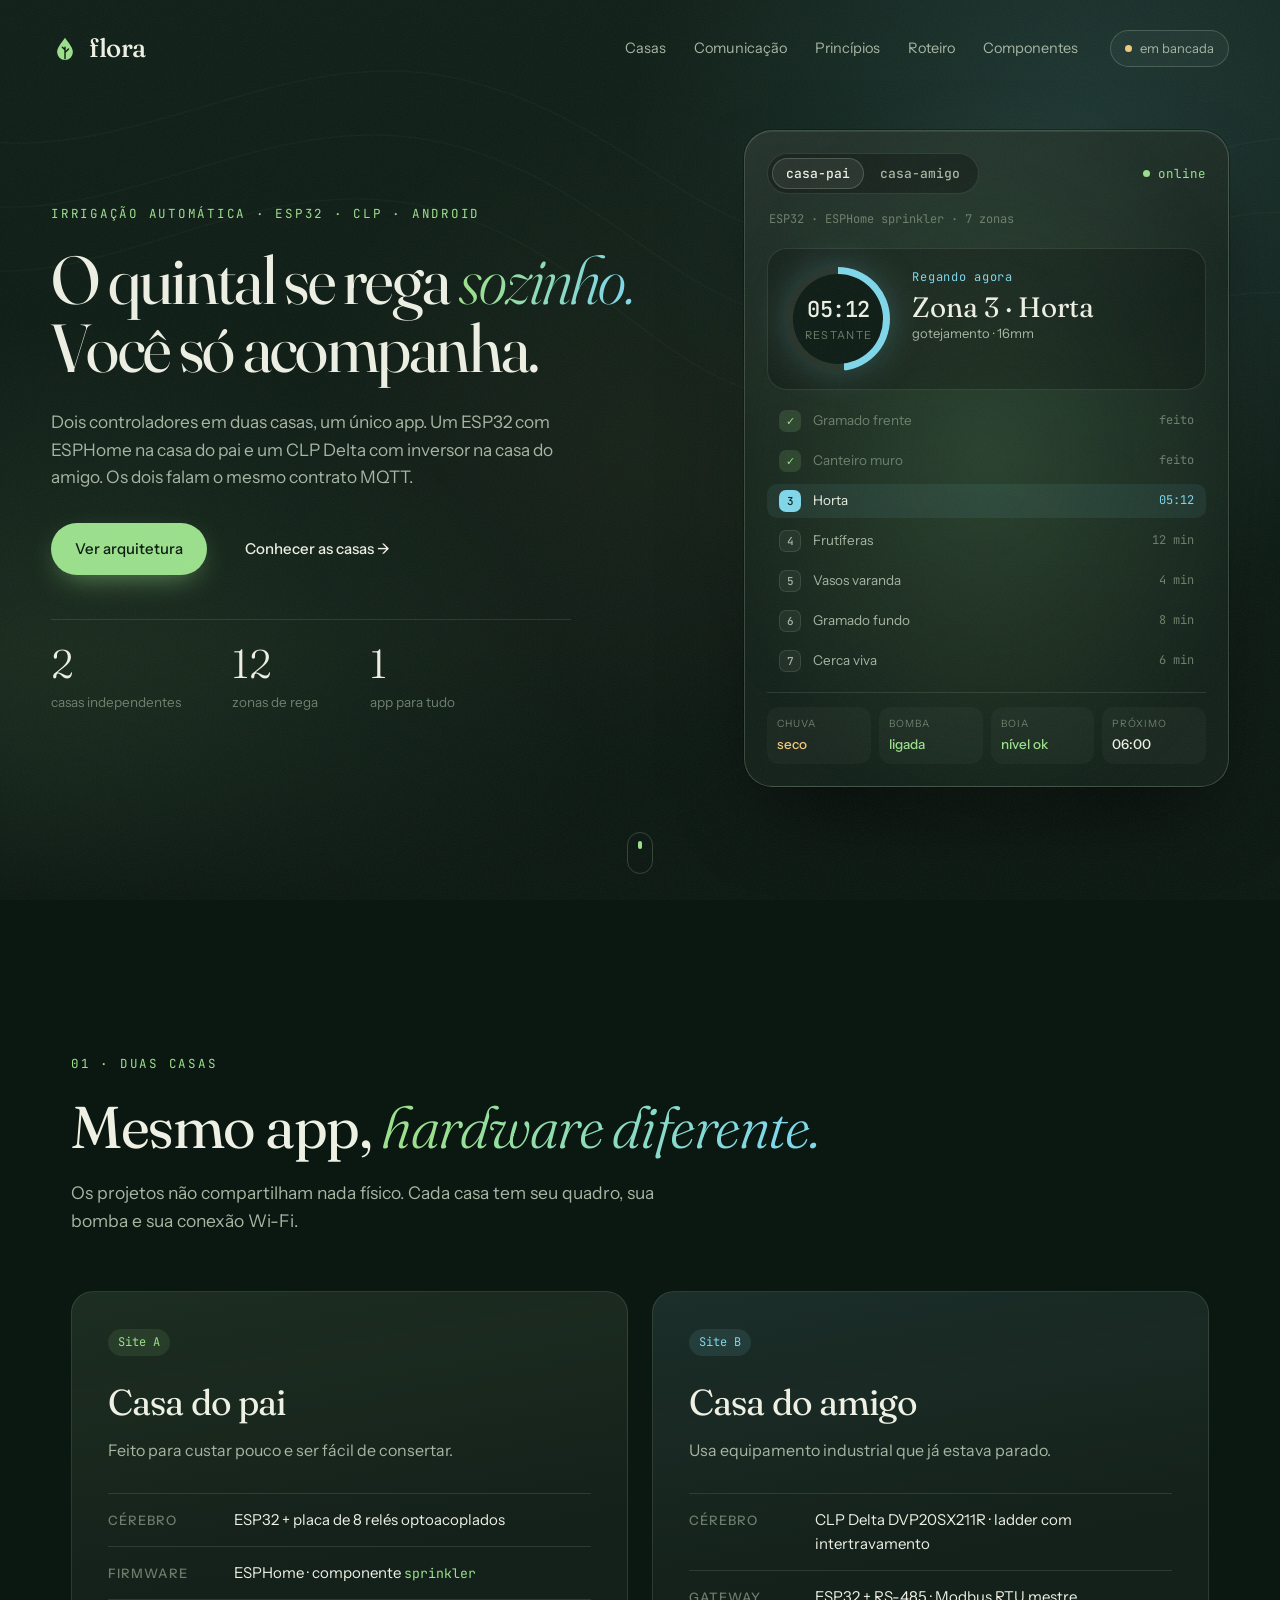
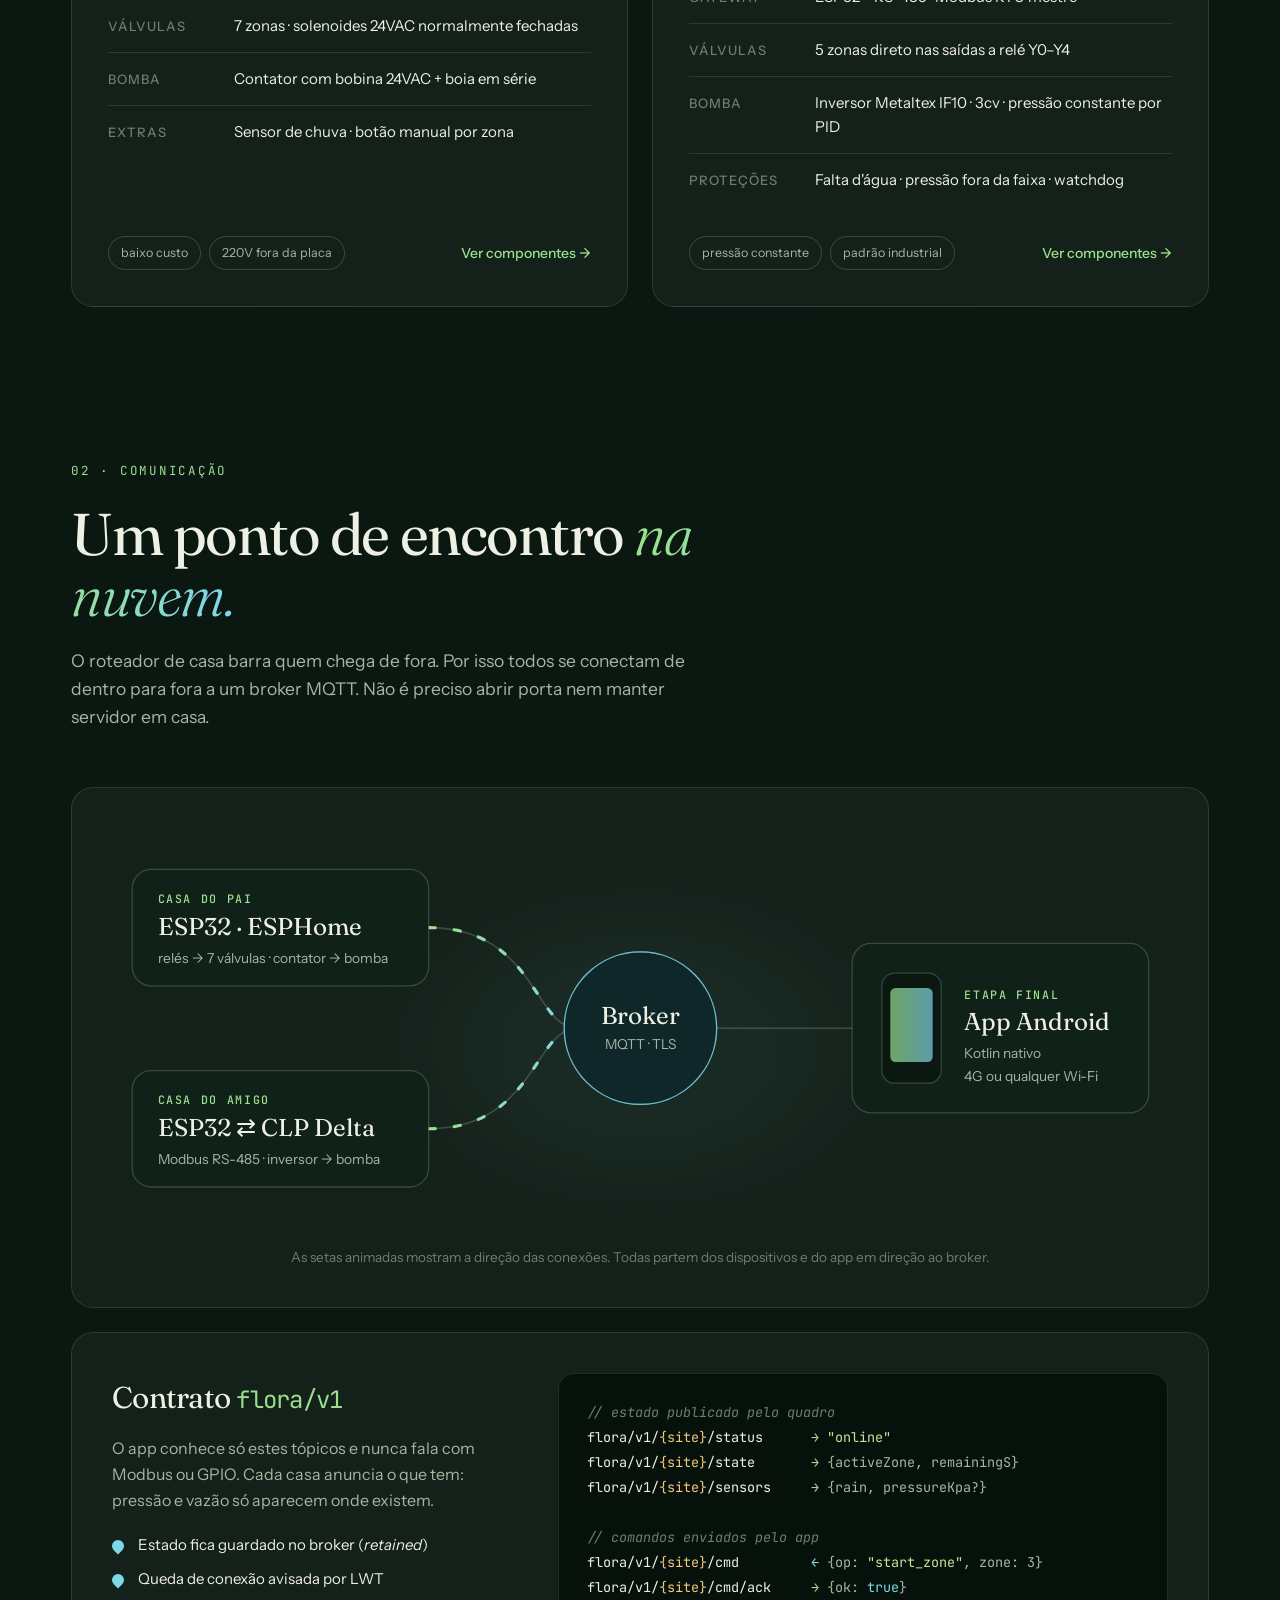
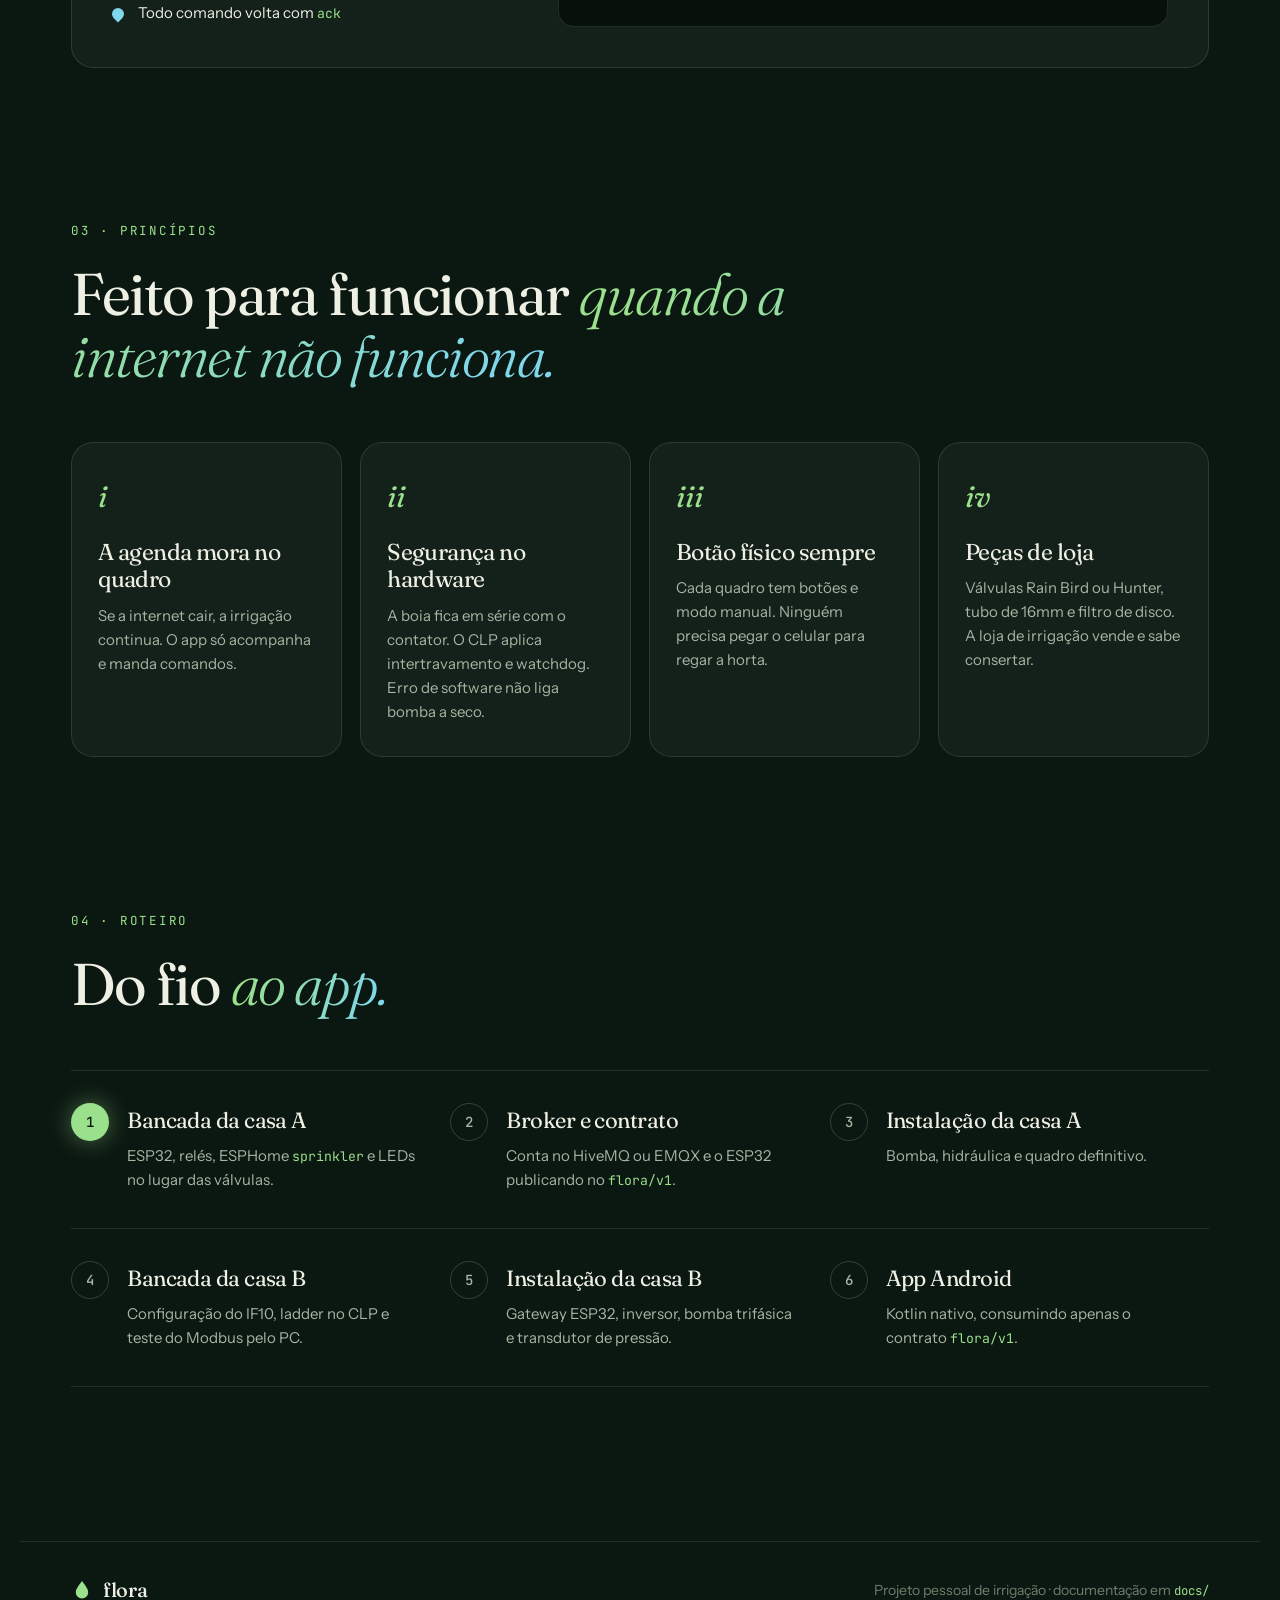
==== commit 50ff796c: "feat: adiciona lista de componentes com custos e manual do CLP Delta - site/componentes.html com tot" ====
--- a/site/index.html
+++ b/site/index.html
@@ -27,6 +27,7 @@
         <li><a href="#comunicacao">Comunicação</a></li>
         <li><a href="#principios">Princípios</a></li>
         <li><a href="#roteiro">Roteiro</a></li>
+        <li><a href="componentes.html">Componentes</a></li>
       </ul>
       <span class="nav-pill"><span class="dot"></span>em bancada</span>
     </nav>
@@ -109,7 +110,7 @@
             <li><b>Bomba</b><span>Contator com bobina 24VAC + boia em série</span></li>
             <li><b>Extras</b><span>Sensor de chuva · botão manual por zona</span></li>
           </ul>
-          <div class="site-foot"><span class="chip">baixo custo</span><span class="chip">220V fora da placa</span></div>
+          <div class="site-foot"><span class="chip">baixo custo</span><span class="chip">220V fora da placa</span><a class="site-link" href="componentes.html">Ver componentes →</a></div>
         </article>
 
         <article class="site site-b reveal">
@@ -125,7 +126,7 @@
             <li><b>Bomba</b><span>Inversor Metaltex IF10 · 3cv · pressão constante por PID</span></li>
             <li><b>Proteções</b><span>Falta d'água · pressão fora da faixa · watchdog</span></li>
           </ul>
-          <div class="site-foot"><span class="chip">pressão constante</span><span class="chip">padrão industrial</span></div>
+          <div class="site-foot"><span class="chip">pressão constante</span><span class="chip">padrão industrial</span><a class="site-link" href="componentes.html#amigo">Ver componentes →</a></div>
         </article>
       </div>
     </section>
--- a/site/style.css
+++ b/site/style.css
@@ -49,8 +49,8 @@
 .grain {
   position: fixed; inset: 0;
   pointer-events: none;
-  z-index: 1;
-  opacity: 0.07;
+  z-index: 50;
+  opacity: 0.06;
   background-image: url("data:image/svg+xml,%3Csvg xmlns='http://www.w3.org/2000/svg' width='160' height='160'%3E%3Cfilter id='n'%3E%3CfeTurbulence type='fractalNoise' baseFrequency='0.85' numOctaves='3' stitchTiles='stitch'/%3E%3C/filter%3E%3Crect width='100%25' height='100%25' filter='url(%23n)'/%3E%3C/svg%3E");
 }
 header, main, footer { position: relative; z-index: 2; }
@@ -547,3 +547,163 @@
   *, *::before, *::after { animation: none !important; transition: none !important; }
   .reveal { opacity: 1; transform: none; }
 }
+
+/* ============ Página de componentes ============ */
+.nav-links a.is-current { color: var(--text); }
+.nav-links a.is-current::after {
+  content: ""; display: block; height: 2px; margin-top: 4px; border-radius: 2px;
+  background: linear-gradient(90deg, var(--leaf), var(--water));
+}
+
+.bom-hero {
+  padding: 0 var(--gutter);
+  padding-bottom: 24px;
+  background:
+    linear-gradient(180deg, transparent 60%, var(--bg) 100%),
+    radial-gradient(50vw 40vw at 90% 0%, rgba(127, 215, 234, 0.12), transparent 60%),
+    radial-gradient(50vw 40vw at 0% 30%, rgba(155, 224, 140, 0.11), transparent 60%),
+    linear-gradient(180deg, var(--bg-2), var(--bg));
+}
+.bom-head { max-width: var(--max); margin: 0 auto; padding: 40px 0 0; }
+.bom-head h1 { font-size: clamp(38px, 4.8vw, 70px); max-width: 900px; }
+.bom-head .lede { max-width: 680px; }
+
+.totals {
+  display: grid; grid-template-columns: repeat(3, minmax(0, 1fr)); gap: 18px;
+  max-width: var(--max); margin: 8px auto 0;
+}
+.total {
+  display: flex; flex-direction: column;
+  padding: 26px 26px 22px;
+  border-radius: var(--radius);
+  background: var(--surface);
+  border: 1px solid var(--line);
+}
+.total-all {
+  background: linear-gradient(150deg, rgba(155,224,140,.12), rgba(127,215,234,.06) 60%), var(--surface);
+  border-color: var(--line-2);
+}
+.total-kicker { font: 500 12px var(--mono); letter-spacing: .12em; text-transform: uppercase; color: var(--leaf); }
+.total-value { font: 300 44px/1.1 var(--serif); margin-top: 12px; letter-spacing: -0.02em; }
+.total-sub { font-size: 13px; color: var(--faint); }
+.meter { height: 6px; border-radius: 3px; background: rgba(255,255,255,.07); margin: 18px 0 16px; overflow: hidden; }
+.meter span { display: block; height: 100%; width: var(--w); border-radius: inherit; background: linear-gradient(90deg, var(--leaf), var(--water)); min-width: 6px; }
+.total-split { display: grid; grid-template-columns: repeat(3, 1fr); margin: 0; }
+.total-split dt { font-size: 11px; color: var(--faint); text-transform: uppercase; letter-spacing: .1em; }
+.total-split dd { margin: 2px 0 0; font: 500 15px var(--mono); }
+.total-split dd.ok { color: var(--leaf); }
+
+.bom { width: calc(100% - 2 * var(--gutter)); max-width: var(--max); margin: 0 auto; padding: 48px 0 0; }
+.bom-bar {
+  position: sticky; top: 0; z-index: 5;
+  display: flex; justify-content: space-between; align-items: center; flex-wrap: wrap; gap: 14px;
+  padding: 14px 0;
+  margin-bottom: 18px;
+  background: linear-gradient(180deg, var(--bg) 70%, rgba(11,23,17,0));
+}
+.tabs-lg .tab { font: 500 14px var(--sans); padding: 9px 18px; }
+.filters { display: flex; gap: 6px; flex-wrap: wrap; }
+.filter {
+  border: 1px solid var(--line); background: transparent; cursor: pointer;
+  color: var(--muted); font: 500 13px var(--sans);
+  padding: 7px 14px; border-radius: 999px;
+  transition: all .2s;
+}
+.filter:hover { color: var(--text); border-color: var(--line-2); }
+.filter.is-active { color: #0b1a10; background: var(--leaf); border-color: transparent; }
+
+.group {
+  margin-bottom: 22px;
+  padding: 28px 28px 14px;
+  border-radius: var(--radius);
+  background: var(--surface);
+  border: 1px solid var(--line);
+}
+.group.is-now { border-color: rgba(155,224,140,.35); box-shadow: 0 0 0 1px rgba(155,224,140,.12), 0 30px 60px -40px rgba(155,224,140,.4); }
+.group-head { display: flex; justify-content: space-between; align-items: flex-end; gap: 20px; margin-bottom: 14px; }
+.group-head h2 { font-size: 30px; display: flex; align-items: center; gap: 12px; flex-wrap: wrap; }
+.group-head p { margin: 4px 0 0; color: var(--muted); font-size: 14.5px; }
+.badge {
+  font: 500 11px var(--mono); letter-spacing: .08em; text-transform: uppercase;
+  padding: 5px 10px; border-radius: 999px;
+  color: #0b1a10; background: var(--leaf);
+}
+.group-total { text-align: right; flex: none; }
+.group-total strong { display: block; font: 300 28px var(--serif); }
+.group-total span { font-size: 12.5px; color: var(--faint); }
+
+.cols, .item {
+  display: grid;
+  grid-template-columns: 104px minmax(0, 1fr) 70px 120px 120px 150px;
+  gap: 16px; align-items: center;
+}
+.cols {
+  padding: 10px 0;
+  border-bottom: 1px solid var(--line);
+  font: 500 11px var(--mono); letter-spacing: .1em; text-transform: uppercase; color: var(--faint);
+}
+.cols span:nth-child(n+3) { text-align: right; }
+.items { list-style: none; margin: 0; padding: 0; }
+.item { padding: 16px 0; border-bottom: 1px solid var(--line); }
+.item:last-child { border-bottom: 0; }
+.item-main { display: flex; flex-direction: column; min-width: 0; }
+.item-main strong { font-weight: 500; font-size: 15.5px; }
+.item-main span { color: var(--muted); font-size: 13.5px; line-height: 1.45; margin-top: 2px; }
+.item-qtd, .item-price, .item-sub { text-align: right; font: 14px var(--mono); }
+.item-qtd small { color: var(--faint); }
+.item-sub { color: var(--text); }
+.item-sub.is-paid { color: var(--leaf); }
+.price-est { color: var(--muted); }
+.price-paid { color: var(--leaf); }
+.price-muted { color: var(--faint); font: italic 13px var(--sans); }
+.item-links { display: flex; gap: 6px; justify-content: flex-end; }
+.item.is-tenho .item-main strong { color: var(--muted); }
+
+.pill {
+  justify-self: start;
+  font: 500 11px var(--mono); letter-spacing: .04em;
+  padding: 5px 10px; border-radius: 999px; white-space: nowrap;
+}
+.pill-comprar { color: var(--sun); background: rgba(243,201,122,.1); box-shadow: inset 0 0 0 1px rgba(243,201,122,.25); }
+.pill-comprado { color: #0b1a10; background: var(--leaf); }
+.pill-tenho { color: var(--water); background: rgba(127,215,234,.1); box-shadow: inset 0 0 0 1px rgba(127,215,234,.25); }
+
+.lnk {
+  font-size: 12.5px; font-weight: 500;
+  padding: 6px 11px; border-radius: 9px;
+  border: 1px solid var(--line-2);
+  color: var(--text);
+  transition: background .2s, border-color .2s, color .2s;
+  white-space: nowrap;
+}
+.lnk:hover { background: var(--surface-2); border-color: var(--leaf); color: var(--leaf); }
+.lnk-shop { background: rgba(155,224,140,.12); border-color: transparent; color: var(--leaf); }
+.lnk-doc { color: var(--water); }
+.lnk-off { color: var(--faint); border-style: dashed; cursor: default; }
+.lnk-off:hover { background: none; border-color: var(--line-2); color: var(--faint); }
+
+.empty { color: var(--muted); text-align: center; padding: 60px 0; }
+.bom-note { color: var(--faint); font-size: 13.5px; max-width: 760px; margin: 28px 0 0; }
+.bom-note b { color: var(--muted); font-weight: 500; }
+
+@media (max-width: 1000px) {
+  .bom-bar { position: static; background: none; }
+  .totals { grid-template-columns: 1fr; }
+  .cols { display: none; }
+  .item {
+    grid-template-columns: 1fr auto;
+    grid-template-areas: "pill links" "main main" "qtd sub" "price price";
+    gap: 8px 16px;
+  }
+  .item .pill { grid-area: pill; }
+  .item-links { grid-area: links; }
+  .item-main { grid-area: main; }
+  .item-qtd { grid-area: qtd; text-align: left; }
+  .item-sub { grid-area: sub; }
+  .item-price { grid-area: price; text-align: left; font-size: 12.5px; }
+  .group { padding: 22px 18px 8px; }
+  .group-head { flex-direction: column; align-items: flex-start; }
+  .group-total { text-align: left; }
+}
+.site-link { margin-left: auto; font-size: 14px; font-weight: 500; color: var(--leaf); align-self: center; }
+.site-link:hover { text-decoration: underline; text-underline-offset: 4px; }
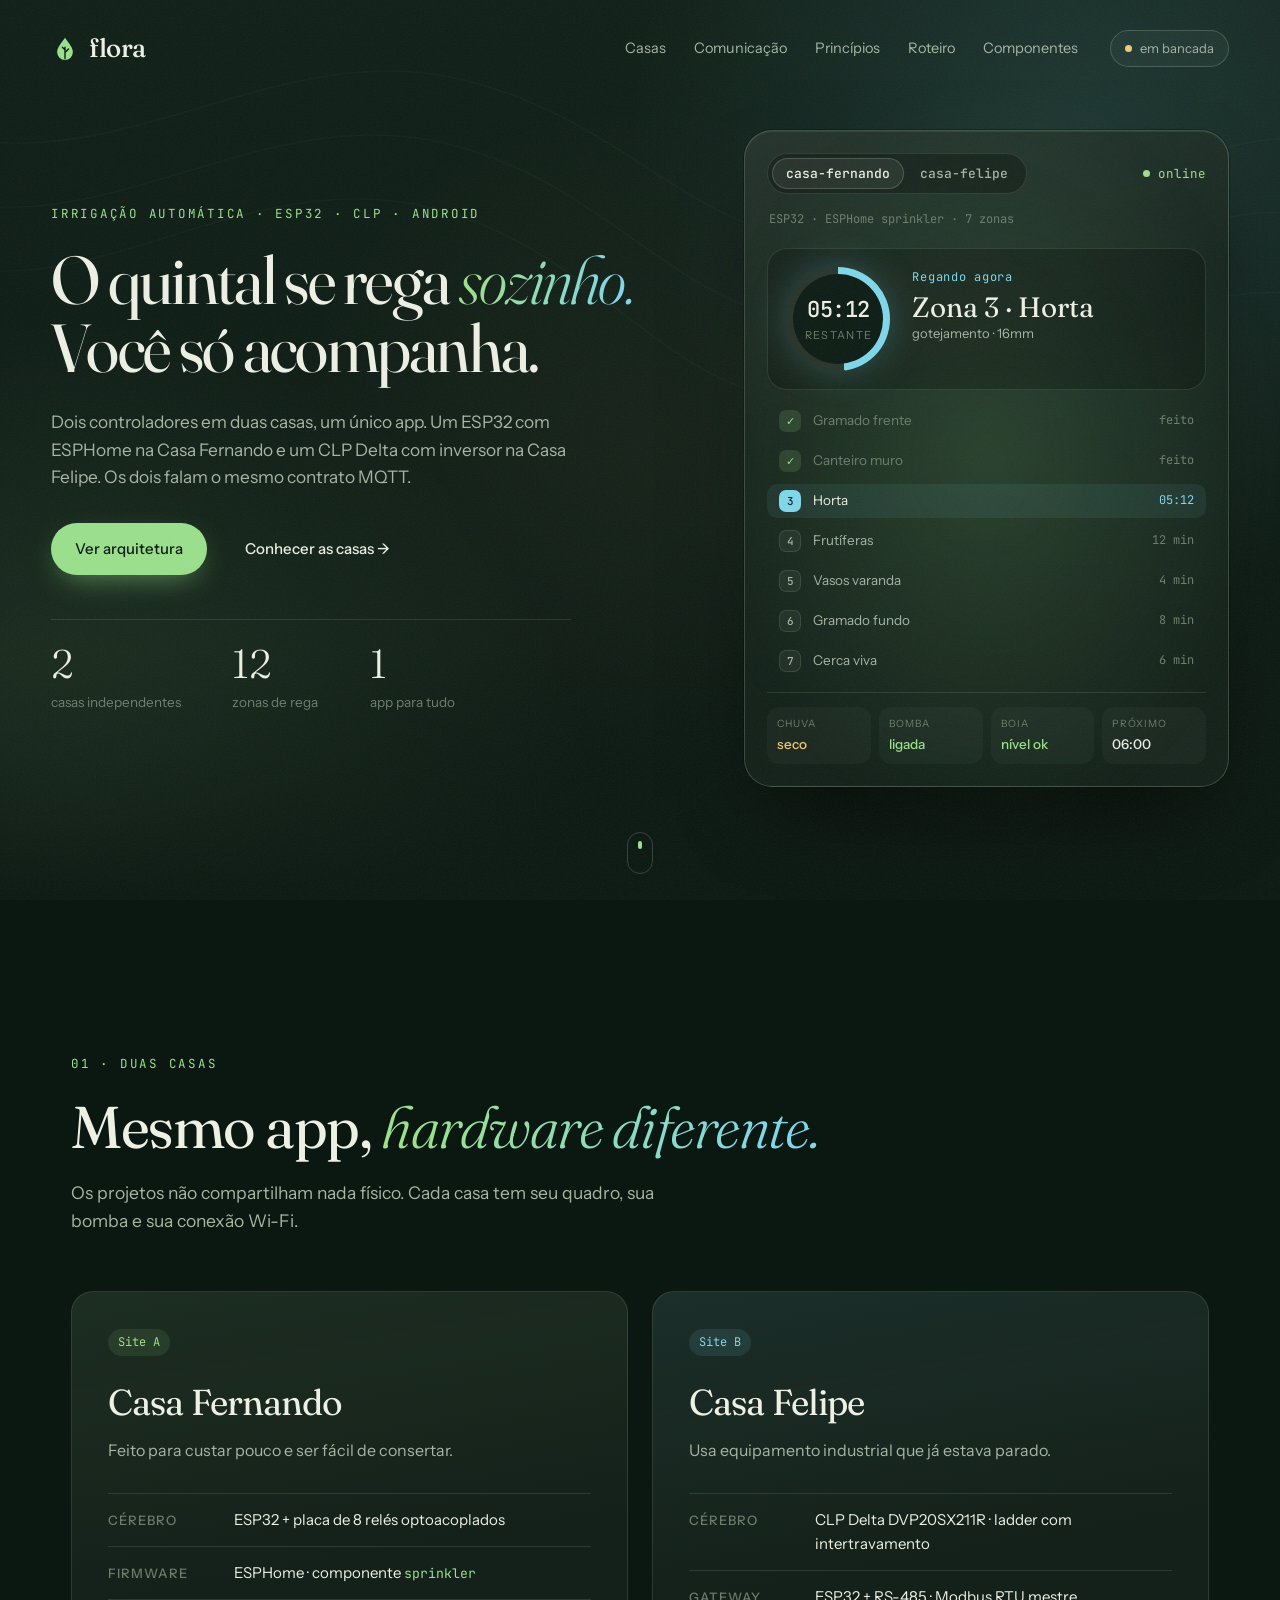
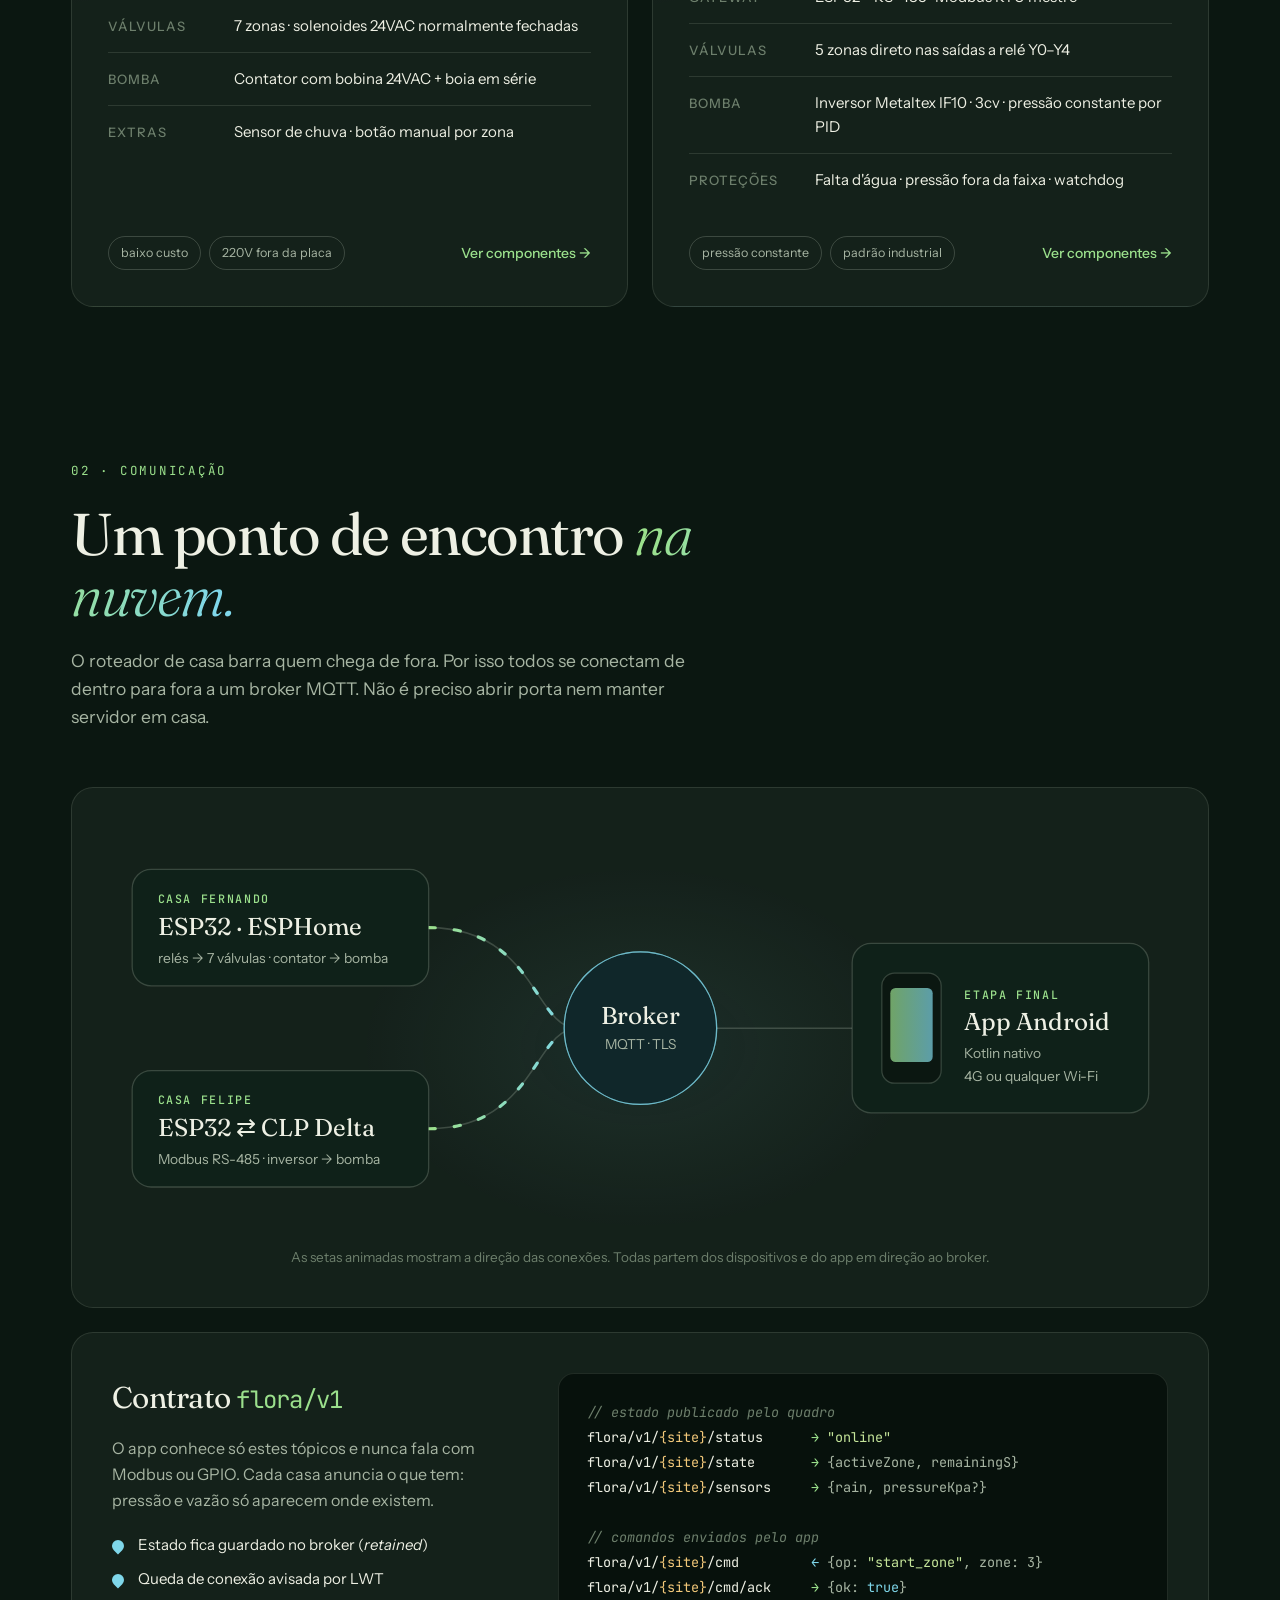
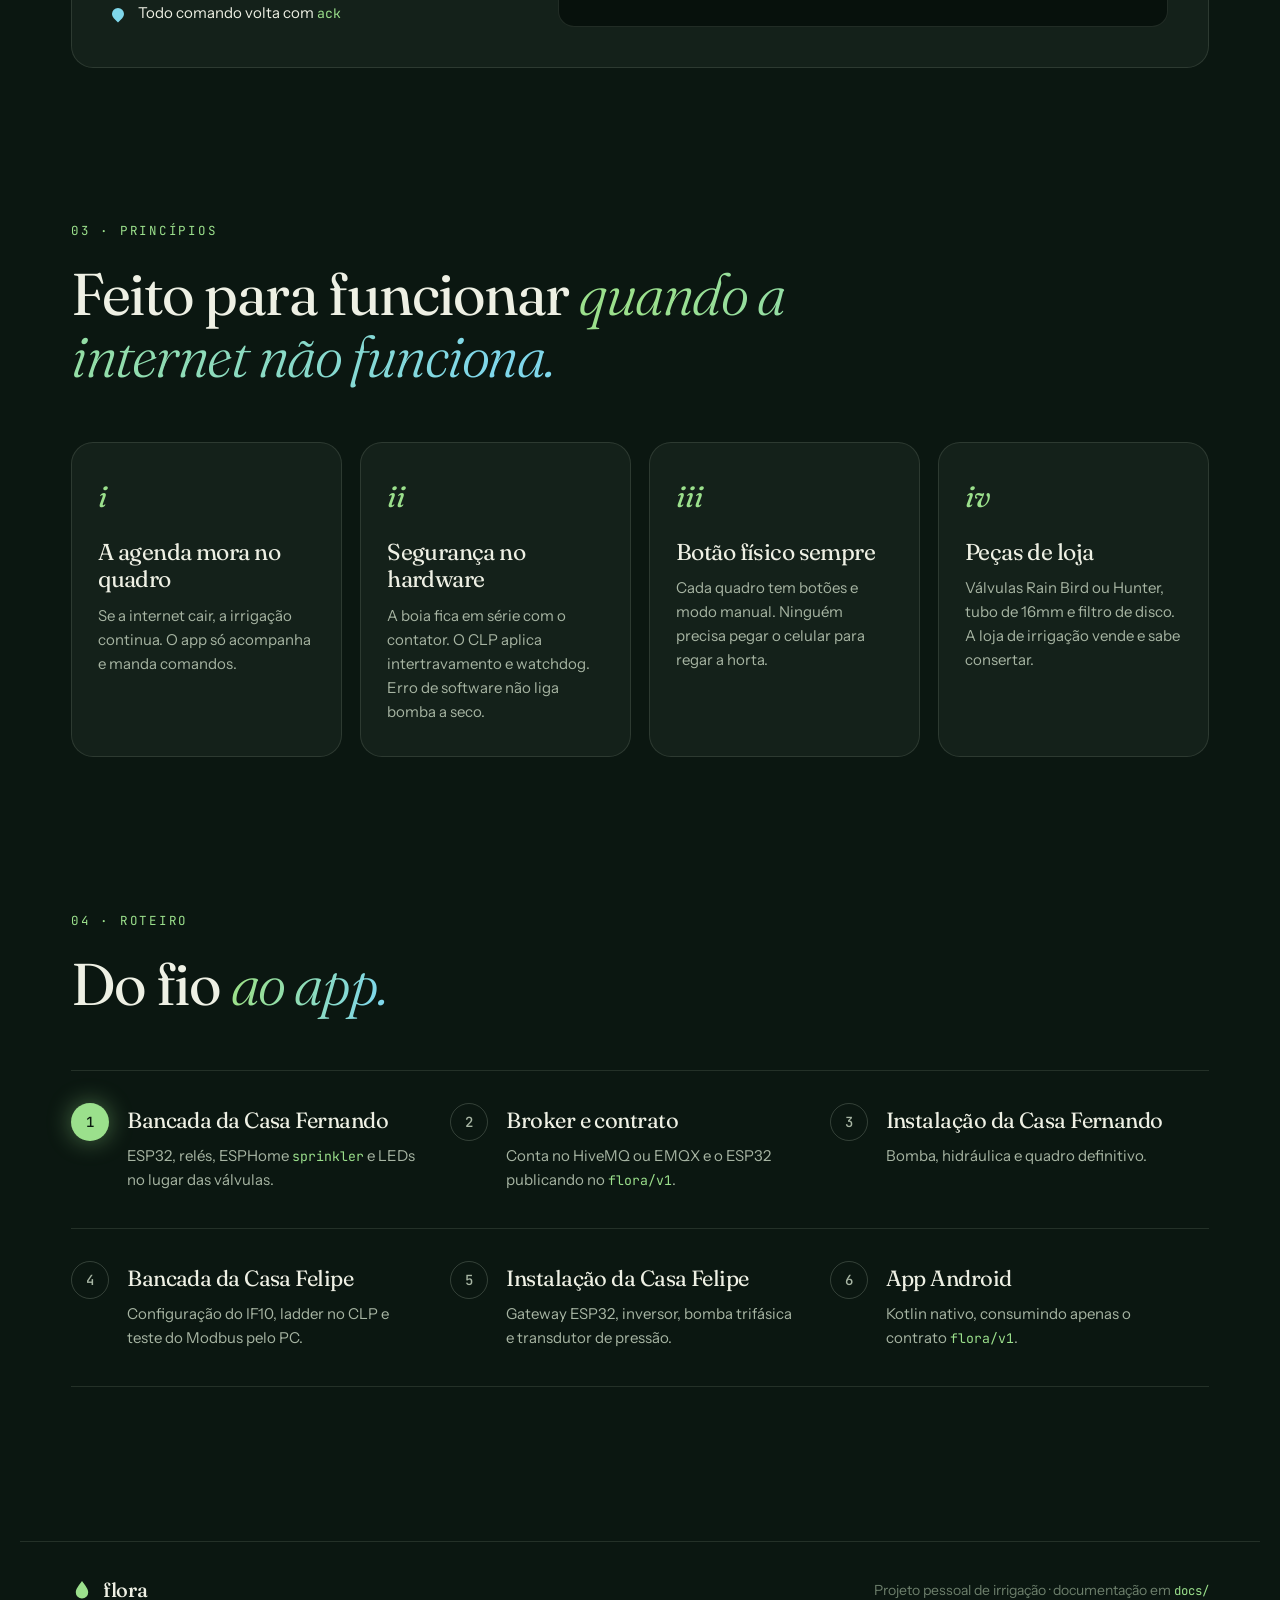
==== commit 70a11f46: "refactor: renomeia as casas para Casa Fernando e Casa Felipe - casa do pai → Casa Fernando (site A, " ====
--- a/site/index.html
+++ b/site/index.html
@@ -37,8 +37,8 @@
         <p class="eyebrow">Irrigação automática · ESP32 · CLP · Android</p>
         <h1>O quintal se rega <em>sozinho.</em> Você só acompanha.</h1>
         <p class="lede">
-          Dois controladores em duas casas, um único app. Um ESP32 com ESPHome na casa do pai
-          e um CLP Delta com inversor na casa do amigo. Os dois falam o mesmo contrato MQTT.
+          Dois controladores em duas casas, um único app. Um ESP32 com ESPHome na Casa Fernando
+          e um CLP Delta com inversor na Casa Felipe. Os dois falam o mesmo contrato MQTT.
         </p>
         <div class="cta">
           <a class="btn btn-primary" href="#comunicacao">Ver arquitetura</a>
@@ -55,8 +55,8 @@
       <aside class="device" aria-label="Simulação do controlador">
         <div class="device-head">
           <div class="tabs" role="tablist">
-            <button class="tab is-active" role="tab" data-site="pai">casa-pai</button>
-            <button class="tab" role="tab" data-site="amigo">casa-amigo</button>
+            <button class="tab is-active" role="tab" data-site="fernando">casa-fernando</button>
+            <button class="tab" role="tab" data-site="felipe">casa-felipe</button>
           </div>
           <span class="online"><span class="dot"></span>online</span>
         </div>
@@ -100,7 +100,7 @@
         <article class="site reveal">
           <header>
             <span class="site-tag">Site A</span>
-            <h3>Casa do pai</h3>
+            <h3>Casa Fernando</h3>
             <p>Feito para custar pouco e ser fácil de consertar.</p>
           </header>
           <ul class="stack">
@@ -116,7 +116,7 @@
         <article class="site site-b reveal">
           <header>
             <span class="site-tag">Site B</span>
-            <h3>Casa do amigo</h3>
+            <h3>Casa Felipe</h3>
             <p>Usa equipamento industrial que já estava parado.</p>
           </header>
           <ul class="stack">
@@ -126,7 +126,7 @@
             <li><b>Bomba</b><span>Inversor Metaltex IF10 · 3cv · pressão constante por PID</span></li>
             <li><b>Proteções</b><span>Falta d'água · pressão fora da faixa · watchdog</span></li>
           </ul>
-          <div class="site-foot"><span class="chip">pressão constante</span><span class="chip">padrão industrial</span><a class="site-link" href="componentes.html#amigo">Ver componentes →</a></div>
+          <div class="site-foot"><span class="chip">pressão constante</span><span class="chip">padrão industrial</span><a class="site-link" href="componentes.html#felipe">Ver componentes →</a></div>
         </article>
       </div>
     </section>
@@ -159,14 +159,14 @@
           <!-- casa A -->
           <g class="node">
             <rect x="20" y="40" width="280" height="110" rx="18"/>
-            <text class="n-kicker" x="44" y="72">CASA DO PAI</text>
+            <text class="n-kicker" x="44" y="72">CASA FERNANDO</text>
             <text class="n-title" x="44" y="102">ESP32 · ESPHome</text>
             <text class="n-sub" x="44" y="128">relés → 7 válvulas · contator → bomba</text>
           </g>
           <!-- casa B -->
           <g class="node">
             <rect x="20" y="230" width="280" height="110" rx="18"/>
-            <text class="n-kicker" x="44" y="262">CASA DO AMIGO</text>
+            <text class="n-kicker" x="44" y="262">CASA FELIPE</text>
             <text class="n-title" x="44" y="292">ESP32 ⇄ CLP Delta</text>
             <text class="n-sub" x="44" y="318">Modbus RS-485 · inversor → bomba</text>
           </g>
@@ -249,11 +249,11 @@
         <h2>Do fio <em>ao app.</em></h2>
       </div>
       <ol class="roadmap">
-        <li class="reveal is-now"><span class="r-step">1</span><div><h3>Bancada da casa A</h3><p>ESP32, relés, ESPHome <code>sprinkler</code> e LEDs no lugar das válvulas.</p></div></li>
+        <li class="reveal is-now"><span class="r-step">1</span><div><h3>Bancada da Casa Fernando</h3><p>ESP32, relés, ESPHome <code>sprinkler</code> e LEDs no lugar das válvulas.</p></div></li>
         <li class="reveal"><span class="r-step">2</span><div><h3>Broker e contrato</h3><p>Conta no HiveMQ ou EMQX e o ESP32 publicando no <code>flora/v1</code>.</p></div></li>
-        <li class="reveal"><span class="r-step">3</span><div><h3>Instalação da casa A</h3><p>Bomba, hidráulica e quadro definitivo.</p></div></li>
-        <li class="reveal"><span class="r-step">4</span><div><h3>Bancada da casa B</h3><p>Configuração do IF10, ladder no CLP e teste do Modbus pelo PC.</p></div></li>
-        <li class="reveal"><span class="r-step">5</span><div><h3>Instalação da casa B</h3><p>Gateway ESP32, inversor, bomba trifásica e transdutor de pressão.</p></div></li>
+        <li class="reveal"><span class="r-step">3</span><div><h3>Instalação da Casa Fernando</h3><p>Bomba, hidráulica e quadro definitivo.</p></div></li>
+        <li class="reveal"><span class="r-step">4</span><div><h3>Bancada da Casa Felipe</h3><p>Configuração do IF10, ladder no CLP e teste do Modbus pelo PC.</p></div></li>
+        <li class="reveal"><span class="r-step">5</span><div><h3>Instalação da Casa Felipe</h3><p>Gateway ESP32, inversor, bomba trifásica e transdutor de pressão.</p></div></li>
         <li class="reveal"><span class="r-step">6</span><div><h3>App Android</h3><p>Kotlin nativo, consumindo apenas o contrato <code>flora/v1</code>.</p></div></li>
       </ol>
     </section>
--- a/site/style.css
+++ b/site/style.css
@@ -634,7 +634,7 @@
 
 .cols, .item {
   display: grid;
-  grid-template-columns: 104px minmax(0, 1fr) 70px 120px 120px 150px;
+  grid-template-columns: 104px minmax(0, 1fr) 64px 120px 112px 196px;
   gap: 16px; align-items: center;
 }
 .cols {
@@ -656,6 +656,9 @@
 .price-est { color: var(--muted); }
 .price-paid { color: var(--leaf); }
 .price-muted { color: var(--faint); font: italic 13px var(--sans); }
+.price-ref { color: var(--water); font-size: 13px; }
+.total-reuse { margin: 16px 0 0; padding-top: 14px; border-top: 1px dashed var(--line-2); font-size: 13px; color: var(--faint); }
+.total-reuse span { color: var(--water); font: 500 14px var(--mono); }
 .item-links { display: flex; gap: 6px; justify-content: flex-end; }
 .item.is-tenho .item-main strong { color: var(--muted); }
 
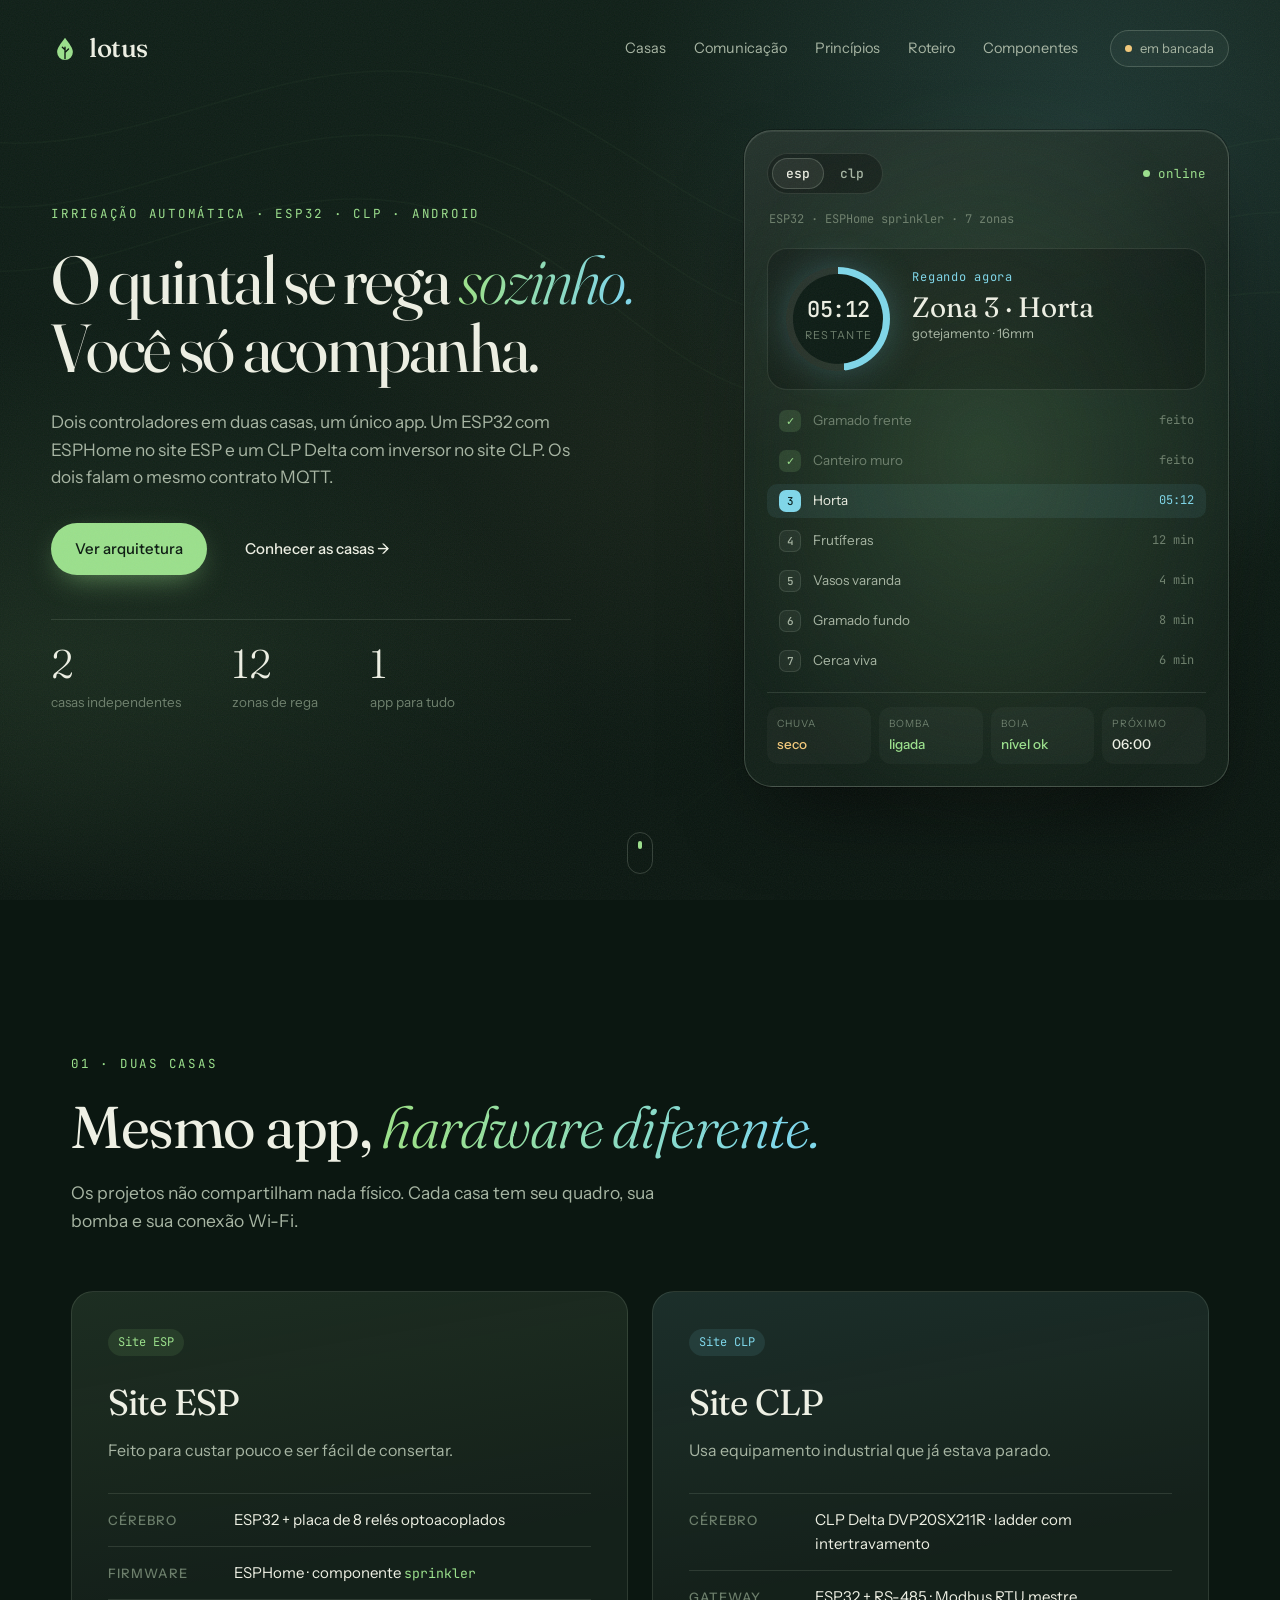
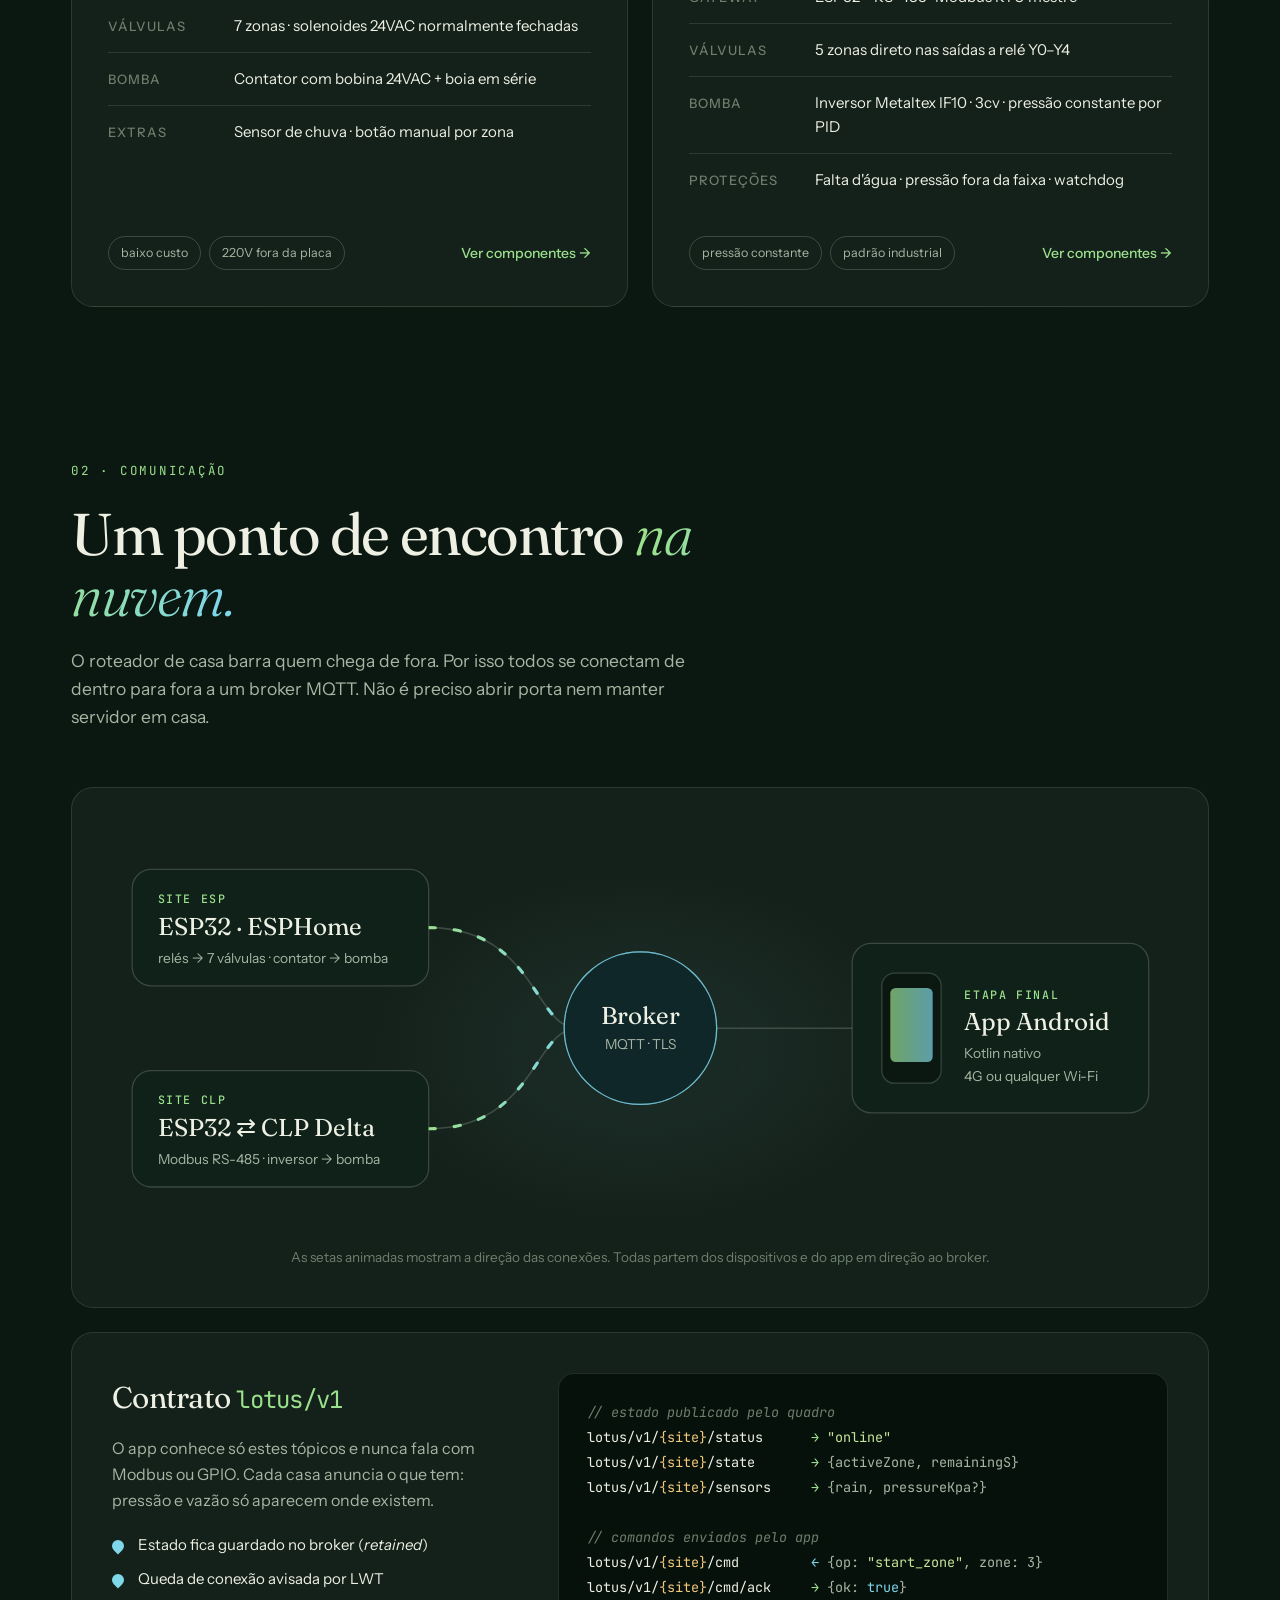
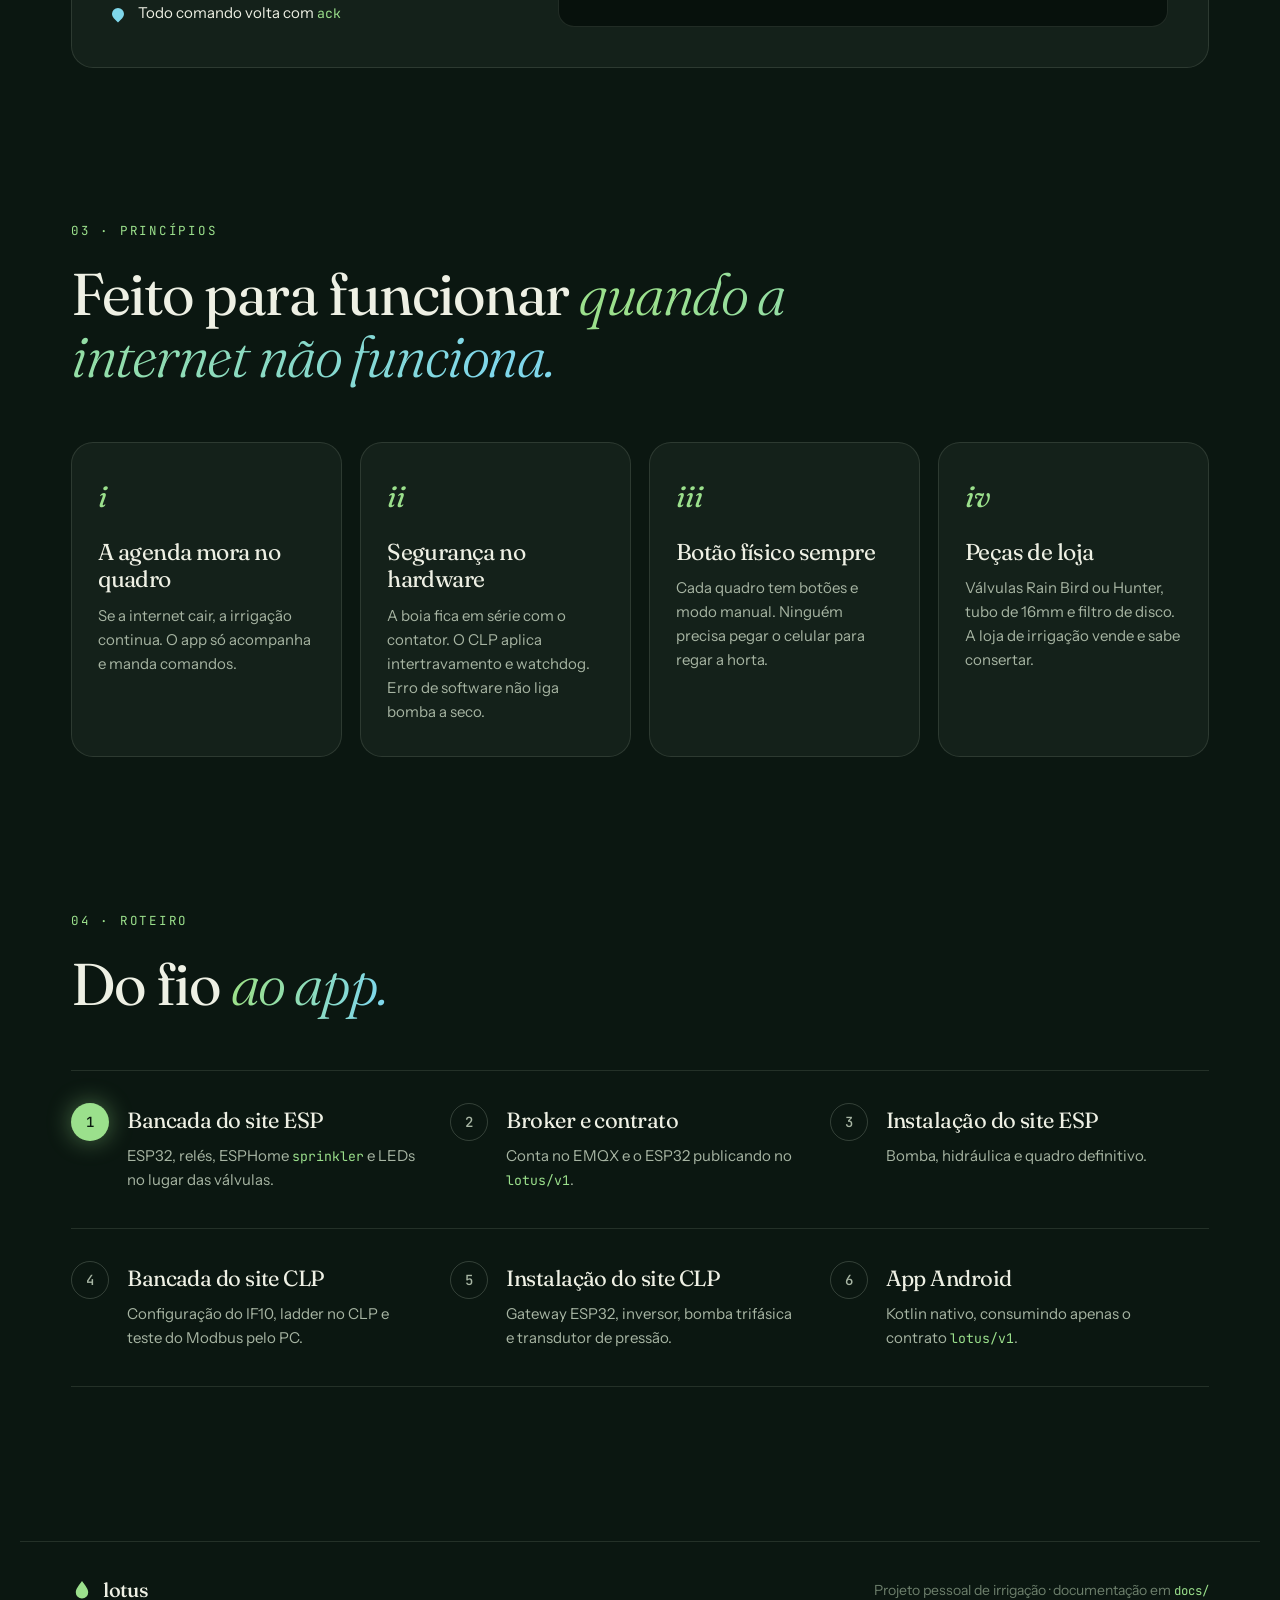
==== commit d62ac550: "refactor: Renomeia o projeto de flora para lotus O projeto passa a se chamar Lótus, e o prefixo do c" ====
--- a/site/index.html
+++ b/site/index.html
@@ -3,7 +3,7 @@
 <head>
   <meta charset="utf-8">
   <meta name="viewport" content="width=device-width, initial-scale=1">
-  <title>Flora · Irrigação automática</title>
+  <title>Lótus · Irrigação automática</title>
   <meta name="description" content="Irrigação automática para duas casas: ESP32 com ESPHome e CLP Delta com inversor, conversando com um app Android pelo mesmo contrato MQTT.">
   <link rel="icon" href="data:image/svg+xml,<svg xmlns='http://www.w3.org/2000/svg' viewBox='0 0 32 32'><path d='M16 3c5 7 9 11.5 9 16.5A9 9 0 0 1 7 19.5C7 14.5 11 10 16 3z' fill='%238fd18a'/></svg>">
   <link rel="preconnect" href="https://fonts.googleapis.com">
@@ -20,7 +20,7 @@
     <nav class="nav">
       <a class="brand" href="#topo">
         <svg viewBox="0 0 32 32" aria-hidden="true"><path d="M16 3c5 7 9 11.5 9 16.5A9 9 0 0 1 7 19.5C7 14.5 11 10 16 3z"/><path class="vein" d="M16 27V14m0 6 4-4m-4 1-3-3"/></svg>
-        flora
+        lotus
       </a>
       <ul class="nav-links">
         <li><a href="#casas">Casas</a></li>
@@ -37,8 +37,8 @@
         <p class="eyebrow">Irrigação automática · ESP32 · CLP · Android</p>
         <h1>O quintal se rega <em>sozinho.</em> Você só acompanha.</h1>
         <p class="lede">
-          Dois controladores em duas casas, um único app. Um ESP32 com ESPHome na Casa Fernando
-          e um CLP Delta com inversor na Casa Felipe. Os dois falam o mesmo contrato MQTT.
+          Dois controladores em duas casas, um único app. Um ESP32 com ESPHome no site ESP
+          e um CLP Delta com inversor no site CLP. Os dois falam o mesmo contrato MQTT.
         </p>
         <div class="cta">
           <a class="btn btn-primary" href="#comunicacao">Ver arquitetura</a>
@@ -55,8 +55,8 @@
       <aside class="device" aria-label="Simulação do controlador">
         <div class="device-head">
           <div class="tabs" role="tablist">
-            <button class="tab is-active" role="tab" data-site="fernando">casa-fernando</button>
-            <button class="tab" role="tab" data-site="felipe">casa-felipe</button>
+            <button class="tab is-active" role="tab" data-site="esp">esp</button>
+            <button class="tab" role="tab" data-site="clp">clp</button>
           </div>
           <span class="online"><span class="dot"></span>online</span>
         </div>
@@ -99,8 +99,8 @@
       <div class="sites">
         <article class="site reveal">
           <header>
-            <span class="site-tag">Site A</span>
-            <h3>Casa Fernando</h3>
+            <span class="site-tag">Site ESP</span>
+            <h3>Site ESP</h3>
             <p>Feito para custar pouco e ser fácil de consertar.</p>
           </header>
           <ul class="stack">
@@ -115,8 +115,8 @@
 
         <article class="site site-b reveal">
           <header>
-            <span class="site-tag">Site B</span>
-            <h3>Casa Felipe</h3>
+            <span class="site-tag">Site CLP</span>
+            <h3>Site CLP</h3>
             <p>Usa equipamento industrial que já estava parado.</p>
           </header>
           <ul class="stack">
@@ -126,7 +126,7 @@
             <li><b>Bomba</b><span>Inversor Metaltex IF10 · 3cv · pressão constante por PID</span></li>
             <li><b>Proteções</b><span>Falta d'água · pressão fora da faixa · watchdog</span></li>
           </ul>
-          <div class="site-foot"><span class="chip">pressão constante</span><span class="chip">padrão industrial</span><a class="site-link" href="componentes.html#felipe">Ver componentes →</a></div>
+          <div class="site-foot"><span class="chip">pressão constante</span><span class="chip">padrão industrial</span><a class="site-link" href="componentes.html#clp">Ver componentes →</a></div>
         </article>
       </div>
     </section>
@@ -159,14 +159,14 @@
           <!-- casa A -->
           <g class="node">
             <rect x="20" y="40" width="280" height="110" rx="18"/>
-            <text class="n-kicker" x="44" y="72">CASA FERNANDO</text>
+            <text class="n-kicker" x="44" y="72">SITE ESP</text>
             <text class="n-title" x="44" y="102">ESP32 · ESPHome</text>
             <text class="n-sub" x="44" y="128">relés → 7 válvulas · contator → bomba</text>
           </g>
           <!-- casa B -->
           <g class="node">
             <rect x="20" y="230" width="280" height="110" rx="18"/>
-            <text class="n-kicker" x="44" y="262">CASA FELIPE</text>
+            <text class="n-kicker" x="44" y="262">SITE CLP</text>
             <text class="n-title" x="44" y="292">ESP32 ⇄ CLP Delta</text>
             <text class="n-sub" x="44" y="318">Modbus RS-485 · inversor → bomba</text>
           </g>
@@ -193,7 +193,7 @@
 
       <div class="contract reveal">
         <div class="contract-copy">
-          <h3>Contrato <code>flora/v1</code></h3>
+          <h3>Contrato <code>lotus/v1</code></h3>
           <p>O app conhece só estes tópicos e nunca fala com Modbus ou GPIO. Cada casa anuncia o que tem: pressão e vazão só aparecem onde existem.</p>
           <ul class="ticks">
             <li>Estado fica guardado no broker (<em>retained</em>)</li>
@@ -202,13 +202,13 @@
           </ul>
         </div>
         <pre class="code" aria-label="Tópicos MQTT"><code><span class="c">// estado publicado pelo quadro</span>
-<span class="t">flora/v1/</span><span class="v">{site}</span><span class="t">/status</span>      <span class="a">→</span> <span class="s">"online"</span>
-<span class="t">flora/v1/</span><span class="v">{site}</span><span class="t">/state</span>       <span class="a">→</span> {activeZone, remainingS}
-<span class="t">flora/v1/</span><span class="v">{site}</span><span class="t">/sensors</span>     <span class="a">→</span> {rain, pressureKpa?}
+<span class="t">lotus/v1/</span><span class="v">{site}</span><span class="t">/status</span>      <span class="a">→</span> <span class="s">"online"</span>
+<span class="t">lotus/v1/</span><span class="v">{site}</span><span class="t">/state</span>       <span class="a">→</span> {activeZone, remainingS}
+<span class="t">lotus/v1/</span><span class="v">{site}</span><span class="t">/sensors</span>     <span class="a">→</span> {rain, pressureKpa?}
 
 <span class="c">// comandos enviados pelo app</span>
-<span class="t">flora/v1/</span><span class="v">{site}</span><span class="t">/cmd</span>         <span class="b">←</span> {op: <span class="s">"start_zone"</span>, zone: 3}
-<span class="t">flora/v1/</span><span class="v">{site}</span><span class="t">/cmd/ack</span>     <span class="a">→</span> {ok: <span class="k">true</span>}</code></pre>
+<span class="t">lotus/v1/</span><span class="v">{site}</span><span class="t">/cmd</span>         <span class="b">←</span> {op: <span class="s">"start_zone"</span>, zone: 3}
+<span class="t">lotus/v1/</span><span class="v">{site}</span><span class="t">/cmd/ack</span>     <span class="a">→</span> {ok: <span class="k">true</span>}</code></pre>
       </div>
     </section>
 
@@ -249,12 +249,12 @@
         <h2>Do fio <em>ao app.</em></h2>
       </div>
       <ol class="roadmap">
-        <li class="reveal is-now"><span class="r-step">1</span><div><h3>Bancada da Casa Fernando</h3><p>ESP32, relés, ESPHome <code>sprinkler</code> e LEDs no lugar das válvulas.</p></div></li>
-        <li class="reveal"><span class="r-step">2</span><div><h3>Broker e contrato</h3><p>Conta no HiveMQ ou EMQX e o ESP32 publicando no <code>flora/v1</code>.</p></div></li>
-        <li class="reveal"><span class="r-step">3</span><div><h3>Instalação da Casa Fernando</h3><p>Bomba, hidráulica e quadro definitivo.</p></div></li>
-        <li class="reveal"><span class="r-step">4</span><div><h3>Bancada da Casa Felipe</h3><p>Configuração do IF10, ladder no CLP e teste do Modbus pelo PC.</p></div></li>
-        <li class="reveal"><span class="r-step">5</span><div><h3>Instalação da Casa Felipe</h3><p>Gateway ESP32, inversor, bomba trifásica e transdutor de pressão.</p></div></li>
-        <li class="reveal"><span class="r-step">6</span><div><h3>App Android</h3><p>Kotlin nativo, consumindo apenas o contrato <code>flora/v1</code>.</p></div></li>
+        <li class="reveal is-now"><span class="r-step">1</span><div><h3>Bancada do site ESP</h3><p>ESP32, relés, ESPHome <code>sprinkler</code> e LEDs no lugar das válvulas.</p></div></li>
+        <li class="reveal"><span class="r-step">2</span><div><h3>Broker e contrato</h3><p>Conta no EMQX e o ESP32 publicando no <code>lotus/v1</code>.</p></div></li>
+        <li class="reveal"><span class="r-step">3</span><div><h3>Instalação do site ESP</h3><p>Bomba, hidráulica e quadro definitivo.</p></div></li>
+        <li class="reveal"><span class="r-step">4</span><div><h3>Bancada do site CLP</h3><p>Configuração do IF10, ladder no CLP e teste do Modbus pelo PC.</p></div></li>
+        <li class="reveal"><span class="r-step">5</span><div><h3>Instalação do site CLP</h3><p>Gateway ESP32, inversor, bomba trifásica e transdutor de pressão.</p></div></li>
+        <li class="reveal"><span class="r-step">6</span><div><h3>App Android</h3><p>Kotlin nativo, consumindo apenas o contrato <code>lotus/v1</code>.</p></div></li>
       </ol>
     </section>
   </main>
@@ -262,7 +262,7 @@
   <footer class="footer">
     <span class="brand brand-sm">
       <svg viewBox="0 0 32 32" aria-hidden="true"><path d="M16 3c5 7 9 11.5 9 16.5A9 9 0 0 1 7 19.5C7 14.5 11 10 16 3z"/></svg>
-      flora
+      lotus
     </span>
     <span>Projeto pessoal de irrigação · documentação em <code>docs/</code></span>
   </footer>
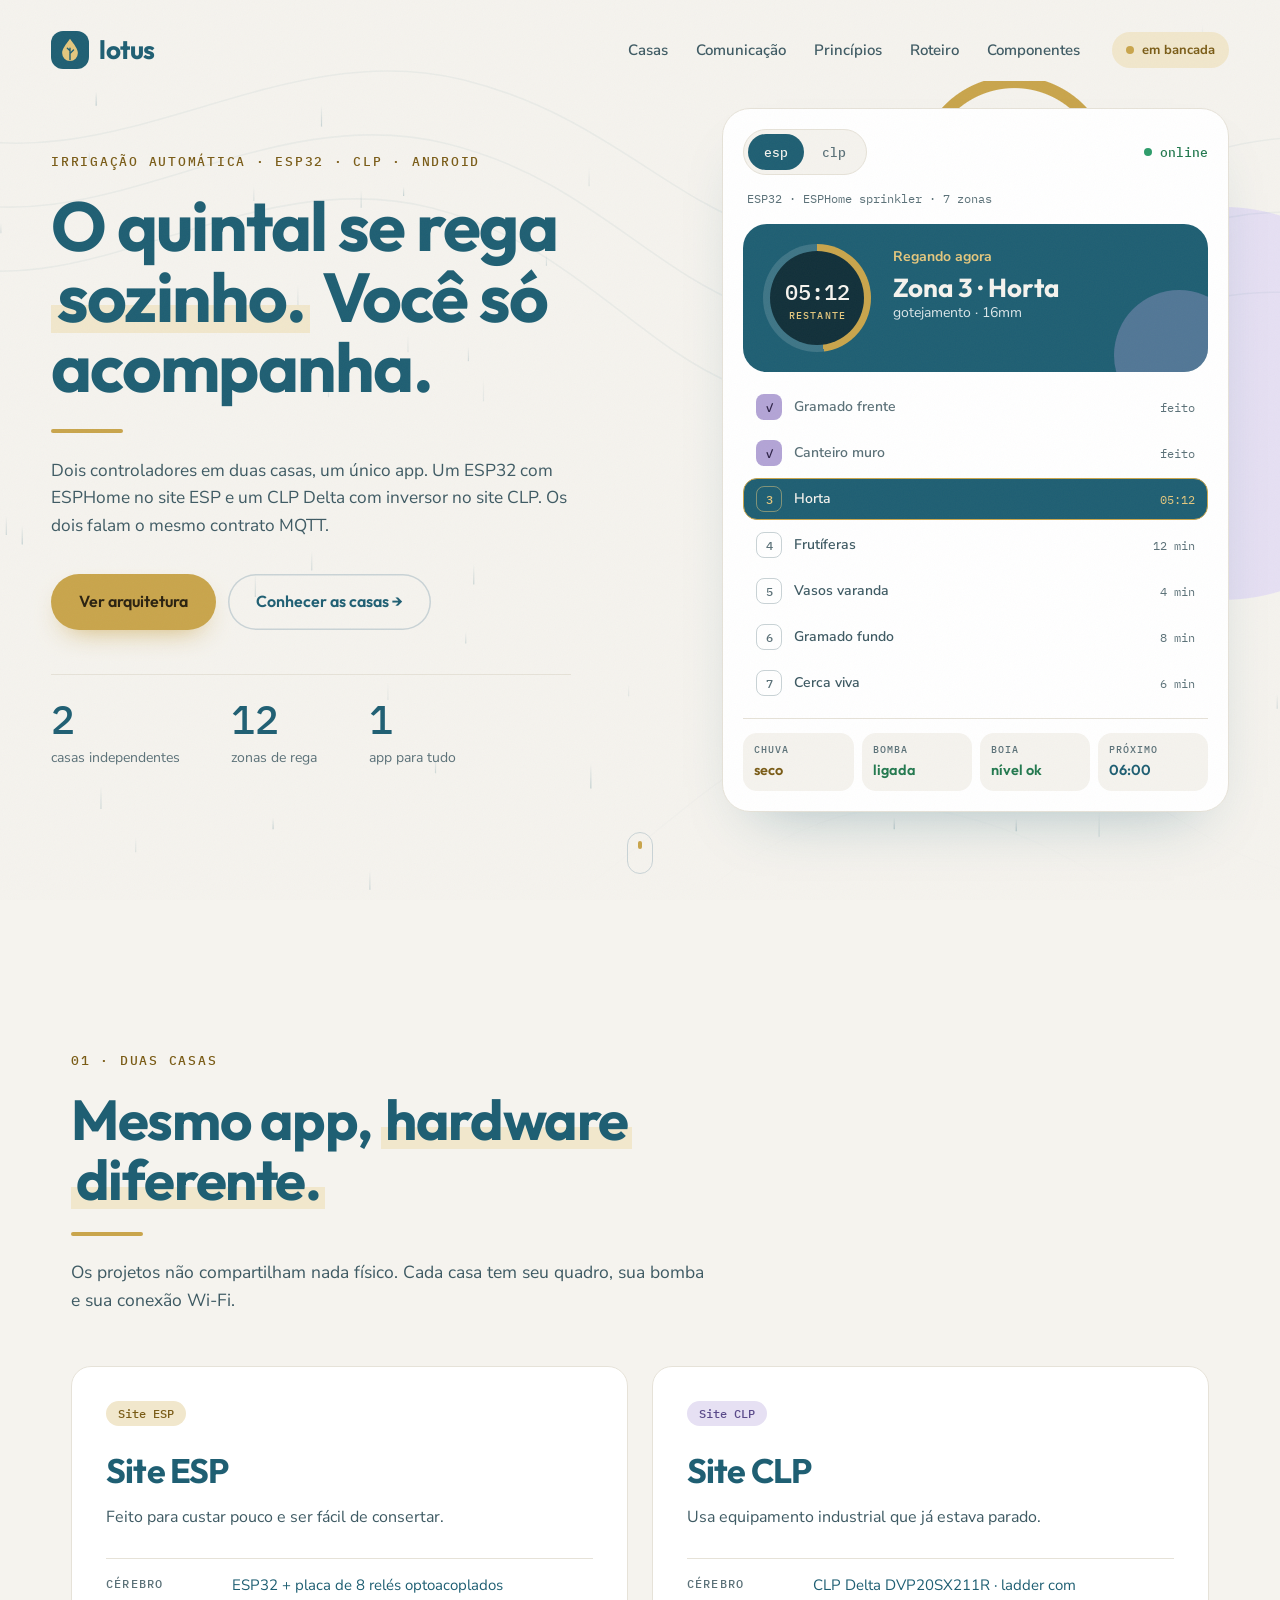
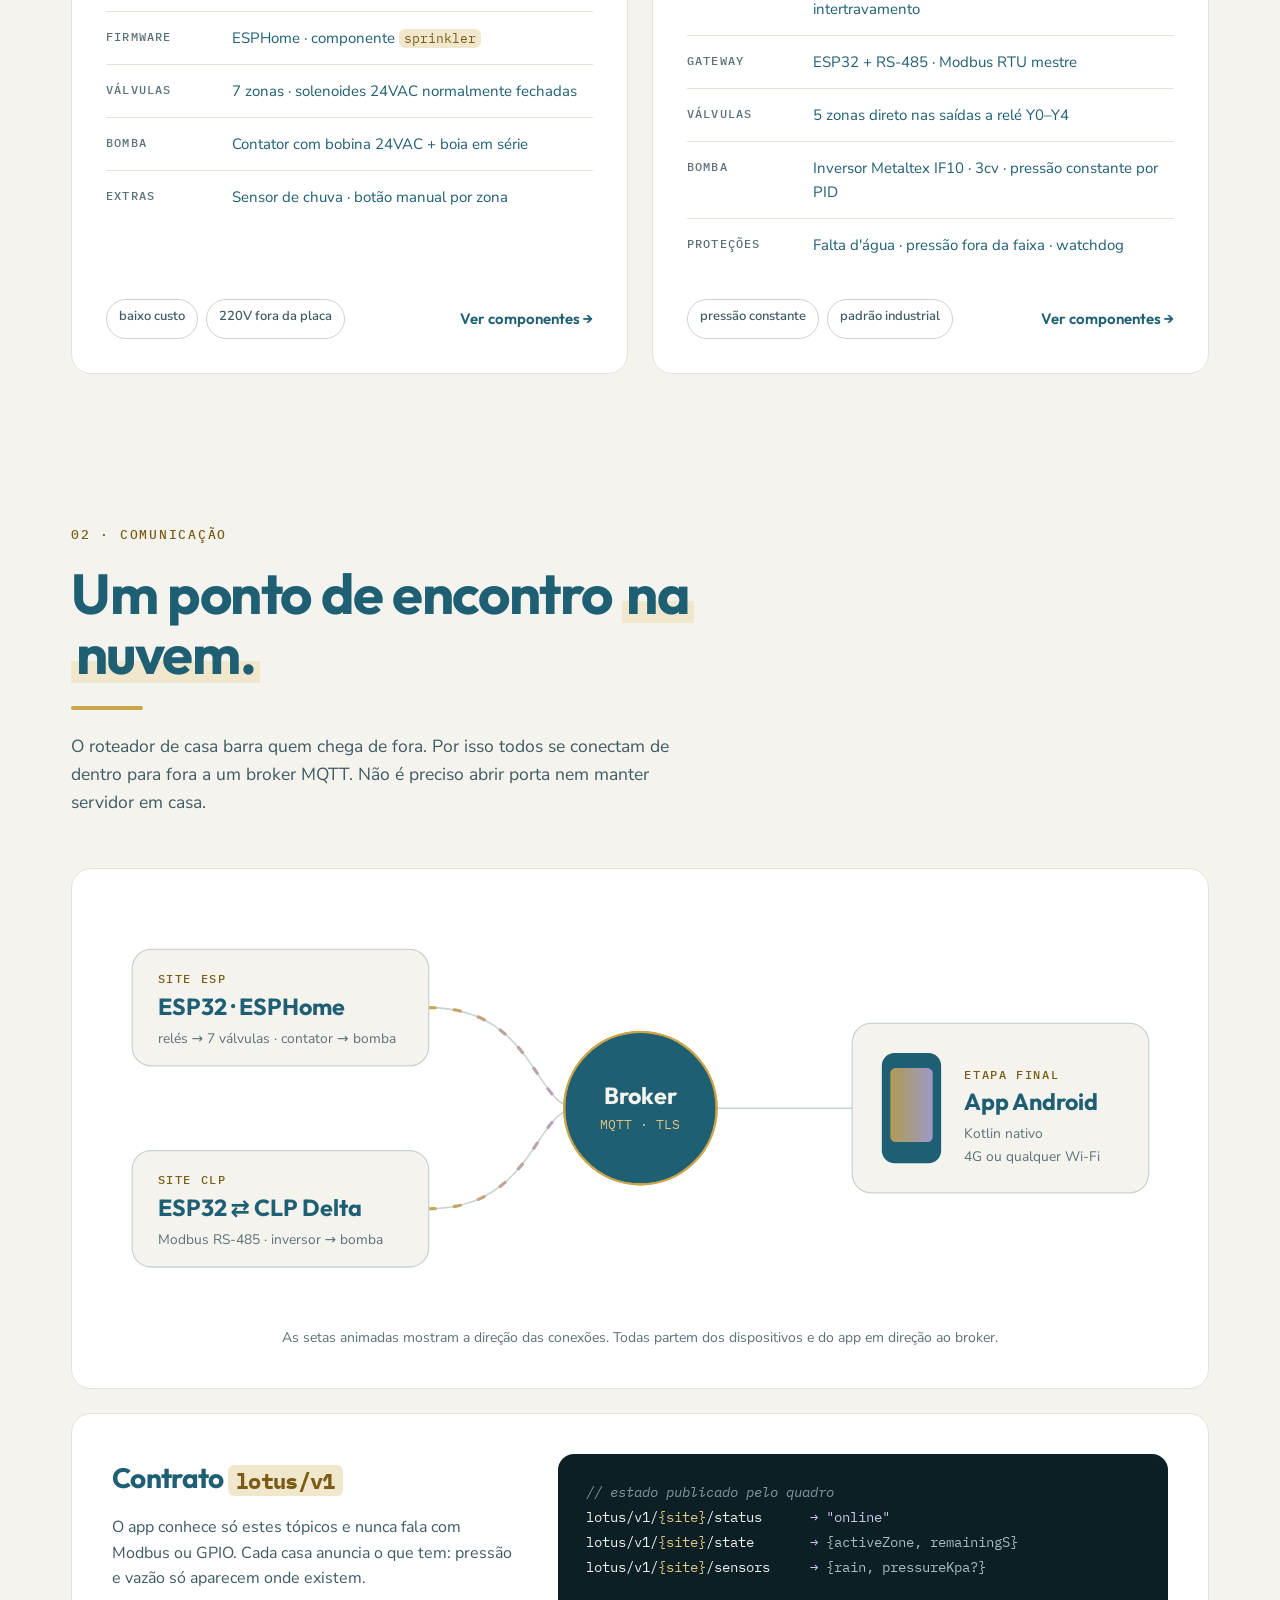
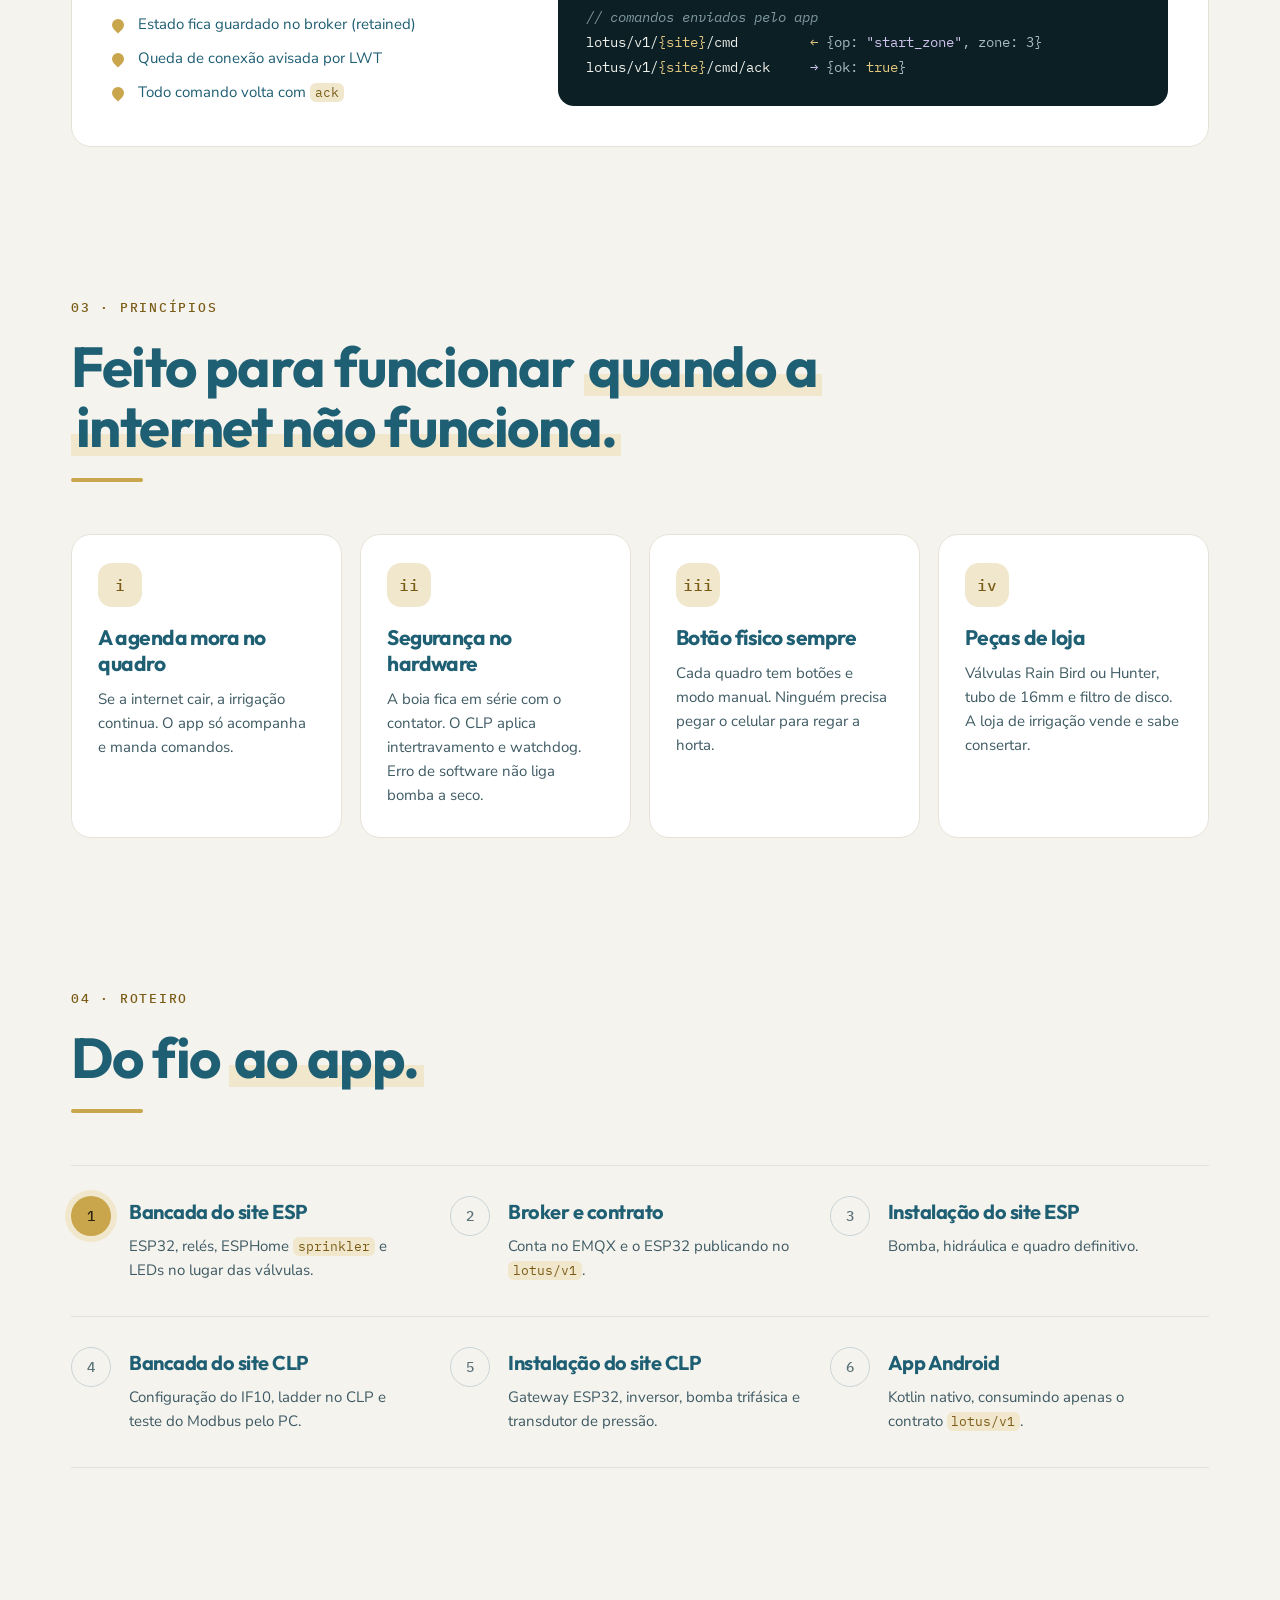
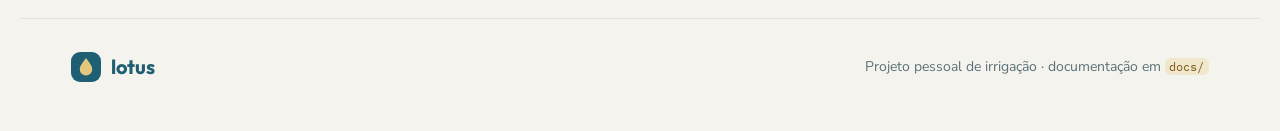
==== commit 08f1550f: "style(site): Aplica a paleta e as fontes do app Lótus ao site O site ainda usava o tema escuro verde" ====
--- a/site/index.html
+++ b/site/index.html
@@ -5,10 +5,10 @@
   <meta name="viewport" content="width=device-width, initial-scale=1">
   <title>Lótus · Irrigação automática</title>
   <meta name="description" content="Irrigação automática para duas casas: ESP32 com ESPHome e CLP Delta com inversor, conversando com um app Android pelo mesmo contrato MQTT.">
-  <link rel="icon" href="data:image/svg+xml,<svg xmlns='http://www.w3.org/2000/svg' viewBox='0 0 32 32'><path d='M16 3c5 7 9 11.5 9 16.5A9 9 0 0 1 7 19.5C7 14.5 11 10 16 3z' fill='%238fd18a'/></svg>">
+  <link rel="icon" href="data:image/svg+xml,<svg xmlns='http://www.w3.org/2000/svg' viewBox='0 0 32 32'><path d='M16 3c5 7 9 11.5 9 16.5A9 9 0 0 1 7 19.5C7 14.5 11 10 16 3z' fill='%231F5F73'/></svg>">
   <link rel="preconnect" href="https://fonts.googleapis.com">
   <link rel="preconnect" href="https://fonts.gstatic.com" crossorigin>
-  <link href="https://fonts.googleapis.com/css2?family=Fraunces:ital,opsz,wght@0,9..144,300..600;1,9..144,300..600&family=Instrument+Sans:wght@400;500;600&family=JetBrains+Mono:wght@400;500&display=swap" rel="stylesheet">
+  <link href="https://fonts.googleapis.com/css2?family=Outfit:wght@500;600;700&family=Nunito+Sans:ital,wght@0,400;0,600;0,700;1,400&family=IBM+Plex+Mono:wght@400;500&display=swap" rel="stylesheet">
   <link rel="stylesheet" href="style.css">
 </head>
 <body>
@@ -143,8 +143,8 @@
         <svg viewBox="0 0 1000 380" role="img" aria-label="ESP32 das duas casas e o app se conectam ao broker MQTT">
           <defs>
             <linearGradient id="g-line" x1="0" x2="1">
-              <stop offset="0" stop-color="var(--leaf)"/>
-              <stop offset="1" stop-color="var(--water)"/>
+              <stop offset="0" stop-color="var(--dourado)"/>
+              <stop offset="1" stop-color="var(--lilas)"/>
             </linearGradient>
           </defs>
 
--- a/site/style.css
+++ b/site/style.css
@@ -1,26 +1,72 @@
 @property --p { syntax: "<number>"; inherits: false; initial-value: 0; }
 
 /* ============ Tokens ============ */
+/* Paleta do app Lótus (canvas "Lótus — App"): petróleo, creme, dourado e lilás. */
 :root {
-  --bg: #0b1711;
-  --bg-2: #0f1f17;
-  --surface: rgba(232, 240, 226, 0.045);
-  --surface-2: rgba(232, 240, 226, 0.08);
-  --line: rgba(220, 236, 214, 0.12);
-  --line-2: rgba(220, 236, 214, 0.2);
-  --text: #eef0e4;
-  --muted: #a7b5a3;
-  --faint: #6d7f6c;
-  --leaf: #9be08c;
-  --leaf-deep: #4f9a52;
-  --water: #7fd7ea;
-  --sun: #f3c97a;
-  --serif: "Fraunces", Georgia, serif;
-  --sans: "Instrument Sans", system-ui, sans-serif;
-  --mono: "JetBrains Mono", ui-monospace, monospace;
-  --radius: 22px;
+  --petroleo: #1F5F73;
+  --petroleo-escuro: #164756;
+  --creme: #F5F3EE;
+  --dourado: #C9A54C;
+  --dourado-claro: #E4C77E;
+  --sobre-dourado: #2B2210;
+  --lilas: #B3A4D6;
+  --sobre-lilas: #2E2347;
+  --verde: #2E9D6B;
+
+  --bg: var(--creme);
+  --card: #FFFFFF;
+  --text: var(--petroleo);
+  --text-2: #3E5A63;
+  --text-3: #5B7178;
+  --line: #E6E2D8;
+  --line-2: #C9D3D6;
+  --gold-text: #7A5C17;
+  --gold-soft: #F1E7CC;
+  --lilac-soft: #E6E0F3;
+  --lilac-text: #5A4A8A;
+  --ok-text: #23794F;
+  --code-bg: #0C1F25;
+  --shadow: 0 30px 60px -34px rgba(31, 95, 115, .38);
+
+  /* cartão de destaque: petróleo nos dois temas */
+  --destaque: var(--petroleo);
+  --sobre-destaque: var(--creme);
+  --destaque-sub: #DDE7EA;
+  --miolo: #12303A;
+
+  /* gotas de chuva (r, g, b) */
+  --rain: 31, 95, 115;
+
+  --display: "Outfit", system-ui, sans-serif;
+  --sans: "Nunito Sans", system-ui, sans-serif;
+  --mono: "IBM Plex Mono", ui-monospace, monospace;
+  --radius: 20px;
   --gutter: clamp(16px, 4vw, 56px);
   --max: 1240px;
+  color-scheme: light;
+}
+
+@media (prefers-color-scheme: dark) {
+  :root {
+    --bg: #0C1F25;
+    --card: #12303A;
+    --text: #EEF0EA;
+    --text-2: #C4D1D4;
+    --text-3: #9DB0B5;
+    --line: #1E4250;
+    --line-2: #2C5566;
+    --gold-text: #E4C77E;
+    --gold-soft: rgba(228, 199, 126, .14);
+    --lilas: #CFC4EC;
+    --lilac-soft: rgba(207, 196, 236, .14);
+    --lilac-text: #CFC4EC;
+    --ok-text: #5CC594;
+    --code-bg: #081519;
+    --shadow: 0 30px 60px -30px rgba(0, 0, 0, .6);
+    --miolo: #0C1F25;
+    --rain: 170, 205, 216;
+    color-scheme: dark;
+  }
 }
 
 *, *::before, *::after { box-sizing: border-box; }
@@ -36,8 +82,13 @@
   overflow-x: hidden;
 }
 a { color: inherit; text-decoration: none; }
-code { font-family: var(--mono); font-size: 0.88em; color: var(--leaf); }
-em { font-style: italic; }
+code {
+  font-family: var(--mono); font-size: 0.86em;
+  color: var(--gold-text);
+  background: var(--gold-soft);
+  padding: .08em .38em; border-radius: 6px;
+}
+em { font-style: normal; }
 
 /* ============ Ambiente ============ */
 #rain {
@@ -50,7 +101,7 @@
   position: fixed; inset: 0;
   pointer-events: none;
   z-index: 50;
-  opacity: 0.06;
+  opacity: 0.035;
   background-image: url("data:image/svg+xml,%3Csvg xmlns='http://www.w3.org/2000/svg' width='160' height='160'%3E%3Cfilter id='n'%3E%3CfeTurbulence type='fractalNoise' baseFrequency='0.85' numOctaves='3' stitchTiles='stitch'/%3E%3C/filter%3E%3Crect width='100%25' height='100%25' filter='url(%23n)'/%3E%3C/svg%3E");
 }
 header, main, footer { position: relative; z-index: 2; }
@@ -62,21 +113,26 @@
   display: flex;
   flex-direction: column;
   padding: 0 var(--gutter);
+  overflow: hidden;
+}
+.hero::before {
+  /* enfeites do canvas: círculo lilás e anel dourado */
+  content: "";
+  position: absolute;
+  top: 9%; right: -140px;
+  width: 520px; height: 520px;
+  pointer-events: none;
   background:
-    linear-gradient(180deg, transparent 72%, var(--bg) 100%),
-    radial-gradient(60vw 60vw at 85% 15%, rgba(127, 215, 234, 0.13), transparent 60%),
-    radial-gradient(70vw 70vw at 5% 95%, rgba(155, 224, 140, 0.14), transparent 60%),
-    radial-gradient(40vw 40vw at 50% 50%, rgba(243, 201, 122, 0.04), transparent 70%),
-    linear-gradient(180deg, var(--bg-2), var(--bg));
-  overflow: hidden;
+    radial-gradient(circle at 22% 18%, transparent 86px, var(--dourado) 87px, var(--dourado) 98px, transparent 99px),
+    radial-gradient(circle at 62% 62%, var(--lilac-soft) 0 196px, transparent 197px);
 }
 .hero::after {
   /* curvas de nível, como um mapa do terreno */
   content: "";
   position: absolute; inset: 0;
   pointer-events: none;
-  opacity: 0.35;
-  background-image: url("data:image/svg+xml,%3Csvg xmlns='http://www.w3.org/2000/svg' viewBox='0 0 800 800'%3E%3Cg fill='none' stroke='%239be08c' stroke-opacity='.10'%3E%3Cpath d='M-50 620c120-60 220 30 340-20s170-170 300-150 180 120 260 90'/%3E%3Cpath d='M-50 660c130-60 230 40 350-10s180-170 300-140 170 130 250 100'/%3E%3Cpath d='M-50 700c140-60 240 50 360 0s180-160 300-130 170 130 240 110'/%3E%3Cpath d='M-50 740c150-60 250 60 370 10s180-150 300-120 160 130 230 120'/%3E%3Cpath d='M-50 160c100 40 200-60 320-30s150 140 280 120 190-90 300-60'/%3E%3Cpath d='M-50 120c110 40 210-60 330-30s150 130 280 110 190-90 290-60'/%3E%3Cpath d='M-50 80c120 40 220-60 340-30s150 120 280 100 190-80 280-60'/%3E%3C/g%3E%3C/svg%3E");
+  opacity: 0.5;
+  background-image: url("data:image/svg+xml,%3Csvg xmlns='http://www.w3.org/2000/svg' viewBox='0 0 800 800'%3E%3Cg fill='none' stroke='%231F5F73' stroke-opacity='.10'%3E%3Cpath d='M-50 620c120-60 220 30 340-20s170-170 300-150 180 120 260 90'/%3E%3Cpath d='M-50 660c130-60 230 40 350-10s180-170 300-140 170 130 250 100'/%3E%3Cpath d='M-50 700c140-60 240 50 360 0s180-160 300-130 170 130 240 110'/%3E%3Cpath d='M-50 740c150-60 250 60 370 10s180-150 300-120 160 130 230 120'/%3E%3Cpath d='M-50 160c100 40 200-60 320-30s150 140 280 120 190-90 300-60'/%3E%3Cpath d='M-50 120c110 40 210-60 330-30s150 130 280 110 190-90 290-60'/%3E%3Cpath d='M-50 80c120 40 220-60 340-30s150 120 280 100 190-80 280-60'/%3E%3C/g%3E%3C/svg%3E");
   background-size: cover;
   mask-image: linear-gradient(180deg, #000 0%, #000 70%, transparent 100%);
 }
@@ -90,44 +146,46 @@
 }
 .brand {
   display: inline-flex; align-items: center; gap: 10px;
-  font-family: var(--serif);
-  font-size: 26px; font-weight: 500;
+  font-family: var(--display);
+  font-size: 26px; font-weight: 700;
   letter-spacing: -0.02em;
 }
-.brand svg { width: 28px; height: 28px; }
-.brand svg path { fill: var(--leaf); }
-.brand svg .vein { fill: none; stroke: var(--bg); stroke-width: 1.6; stroke-linecap: round; }
+.brand svg {
+  width: 38px; height: 38px; padding: 5px;
+  border-radius: 12px;
+  background: var(--petroleo);
+}
+.brand svg path { fill: var(--dourado-claro); }
+.brand svg .vein { fill: none; stroke: var(--petroleo); stroke-width: 1.6; stroke-linecap: round; }
 .nav-links {
   display: flex; gap: 28px;
   list-style: none; margin: 0 0 0 auto; padding: 0;
-  font-size: 14.5px; color: var(--muted);
-}
-.nav-links a { transition: color .2s; }
+  font-size: 15px; font-weight: 600; color: var(--text-2);
+}
+.nav-links a { display: inline-block; padding: 10px 0; transition: color .2s; }
 .nav-links a:hover { color: var(--text); }
 .nav-pill {
   display: inline-flex; align-items: center; gap: 8px;
-  padding: 7px 14px;
-  border: 1px solid var(--line-2);
+  padding: 8px 14px;
   border-radius: 999px;
-  font-size: 13px; color: var(--muted);
-  background: var(--surface);
-  backdrop-filter: blur(8px);
+  font-size: 13px; font-weight: 700; color: var(--gold-text);
+  background: var(--gold-soft);
 }
 .dot {
-  width: 7px; height: 7px; border-radius: 50%;
-  background: var(--leaf);
-  box-shadow: 0 0 0 0 rgba(155, 224, 140, .6);
+  width: 8px; height: 8px; border-radius: 50%;
+  background: var(--verde);
+  box-shadow: 0 0 0 0 rgba(46, 157, 107, .55);
   animation: pulse 2.4s infinite;
 }
-.nav-pill .dot { background: var(--sun); animation-name: pulse-sun; }
-@keyframes pulse { 70% { box-shadow: 0 0 0 8px rgba(155, 224, 140, 0); } 100% { box-shadow: 0 0 0 0 rgba(155, 224, 140, 0); } }
-@keyframes pulse-sun { 0% { box-shadow: 0 0 0 0 rgba(243, 201, 122, .55); } 70% { box-shadow: 0 0 0 8px rgba(243, 201, 122, 0); } 100% { box-shadow: 0 0 0 0 rgba(243, 201, 122, 0); } }
+.nav-pill .dot { background: var(--dourado); animation-name: pulse-sun; }
+@keyframes pulse { 70% { box-shadow: 0 0 0 8px rgba(46, 157, 107, 0); } 100% { box-shadow: 0 0 0 0 rgba(46, 157, 107, 0); } }
+@keyframes pulse-sun { 0% { box-shadow: 0 0 0 0 rgba(201, 165, 76, .6); } 70% { box-shadow: 0 0 0 8px rgba(201, 165, 76, 0); } 100% { box-shadow: 0 0 0 0 rgba(201, 165, 76, 0); } }
 
 .hero-grid {
   position: relative; z-index: 3;
   flex: 1;
   display: grid;
-  grid-template-columns: minmax(0, 1.12fr) minmax(0, 0.88fr);
+  grid-template-columns: minmax(0, 1.08fr) minmax(0, 0.92fr);
   align-items: center;
   gap: clamp(32px, 6vw, 96px);
   max-width: var(--max); width: 100%;
@@ -136,50 +194,52 @@
 }
 
 .eyebrow {
-  margin: 0 0 22px;
+  margin: 0 0 20px;
   font-family: var(--mono);
-  font-size: 12.5px;
+  font-size: 12.5px; font-weight: 500;
   letter-spacing: 0.14em;
   text-transform: uppercase;
-  color: var(--leaf);
-}
-h1, h2, h3 { font-family: var(--serif); font-weight: 400; letter-spacing: -0.025em; margin: 0; }
-h1 {
-  font-size: clamp(42px, 5.3vw, 80px);
-  line-height: 1;
-  font-variation-settings: "opsz" 144;
+  color: var(--gold-text);
+}
+h1, h2, h3 { font-family: var(--display); font-weight: 700; letter-spacing: -0.025em; margin: 0; }
+h1 { font-size: clamp(42px, 5.4vw, 78px); line-height: 1.02; }
+h1::after, .section-head h2::after {
+  /* traço dourado sob os títulos grandes */
+  content: "";
+  display: block;
+  width: 72px; height: 4px;
+  margin-top: 26px;
+  border-radius: 2px;
+  background: var(--dourado);
 }
 h1 em, h2 em {
-  font-style: italic;
-  font-weight: 300;
-  background: linear-gradient(100deg, var(--leaf) 10%, var(--water) 90%);
-  -webkit-background-clip: text; background-clip: text;
-  color: transparent;
-  padding-right: 0.06em;
+  padding: 0 .08em;
+  background: linear-gradient(transparent 60%, var(--gold-soft) 60%, var(--gold-soft) 92%, transparent 92%);
+  -webkit-box-decoration-break: clone; box-decoration-break: clone;
 }
 .lede {
   max-width: 540px;
-  margin: 26px 0 32px;
+  margin: 24px 0 34px;
   font-size: clamp(16px, 1.35vw, 18.5px);
-  color: var(--muted);
-}
-
-.cta { display: flex; flex-wrap: wrap; gap: 14px; align-items: center; }
+  color: var(--text-2);
+}
+
+.cta { display: flex; flex-wrap: wrap; gap: 12px; align-items: center; }
 .btn {
   display: inline-flex; align-items: center;
-  padding: 14px 24px;
+  height: 56px; padding: 0 28px;
   border-radius: 999px;
-  font-weight: 500; font-size: 15px;
-  transition: transform .2s, background .2s, box-shadow .2s;
+  font-family: var(--display); font-weight: 600; font-size: 16px;
+  transition: transform .2s, background .2s, box-shadow .2s, color .2s;
 }
 .btn-primary {
-  background: var(--leaf);
-  color: #0b1a10;
-  box-shadow: 0 10px 30px -10px rgba(155, 224, 140, .6);
-}
-.btn-primary:hover { transform: translateY(-2px); box-shadow: 0 16px 40px -12px rgba(155, 224, 140, .75); }
-.btn-ghost { color: var(--text); }
-.btn-ghost:hover { color: var(--leaf); }
+  background: var(--dourado);
+  color: var(--sobre-dourado);
+  box-shadow: 0 12px 28px -14px rgba(201, 165, 76, .9);
+}
+.btn-primary:hover { transform: translateY(-2px); box-shadow: 0 18px 36px -14px rgba(201, 165, 76, .95); }
+.btn-ghost { color: var(--text); box-shadow: inset 0 0 0 1.5px var(--line-2); }
+.btn-ghost:hover { box-shadow: inset 0 0 0 1.5px var(--text); }
 
 .stats {
   display: flex; gap: clamp(24px, 4vw, 56px);
@@ -189,34 +249,21 @@
 }
 .stats div { display: flex; flex-direction: column; }
 .stats dt {
-  font-family: var(--serif);
+  font-family: var(--mono);
   font-size: 40px; line-height: 1;
-  font-weight: 300;
-}
-.stats dd { margin: 8px 0 0; font-size: 13.5px; color: var(--faint); }
+  font-weight: 500;
+}
+.stats dd { margin: 8px 0 0; font-size: 14px; color: var(--text-3); }
 
 /* ============ Dispositivo simulado ============ */
 .device {
   position: relative;
-  padding: 22px;
+  padding: 20px;
   border-radius: 28px;
-  background:
-    linear-gradient(160deg, rgba(255,255,255,.09), rgba(255,255,255,.02) 40%),
-    rgba(14, 30, 22, 0.72);
-  border: 1px solid var(--line-2);
-  box-shadow:
-    0 40px 80px -30px rgba(0, 0, 0, .7),
-    0 0 0 1px rgba(0,0,0,.3),
-    inset 0 1px 0 rgba(255,255,255,.08);
-  backdrop-filter: blur(18px);
+  background: var(--card);
+  border: 1px solid var(--line);
+  box-shadow: var(--shadow);
   animation: float 8s ease-in-out infinite;
-}
-.device::before {
-  content: "";
-  position: absolute; inset: -40px;
-  z-index: -1;
-  background: radial-gradient(closest-side, rgba(155, 224, 140, .16), transparent);
-  filter: blur(20px);
 }
 @keyframes float { 50% { transform: translateY(-10px); } }
 
@@ -224,60 +271,72 @@
 .tabs {
   display: inline-flex; padding: 4px; gap: 2px;
   border-radius: 999px;
-  background: rgba(0,0,0,.28);
+  background: var(--bg);
   border: 1px solid var(--line);
 }
 .tab {
   border: 0; cursor: pointer;
-  padding: 7px 14px;
+  min-height: 36px; padding: 0 16px;
   border-radius: 999px;
   background: transparent;
-  color: var(--muted);
+  color: var(--text-3);
   font: 500 13px var(--mono);
   transition: background .25s, color .25s;
 }
-.tab.is-active { background: var(--surface-2); color: var(--text); box-shadow: inset 0 0 0 1px var(--line-2); }
-.online { display: inline-flex; align-items: center; gap: 8px; font-size: 12.5px; color: var(--leaf); font-family: var(--mono); }
+.tab:hover { color: var(--text); }
+.tab.is-active { background: var(--petroleo); color: var(--creme); }
+.online { display: inline-flex; align-items: center; gap: 8px; font: 500 12.5px var(--mono); color: var(--ok-text); }
 .device-hw {
-  margin: 16px 2px 18px;
+  margin: 14px 4px 16px;
   font-family: var(--mono); font-size: 12px;
-  color: var(--faint);
-}
-
+  color: var(--text-3);
+}
+
+/* cartão de destaque: petróleo, anel dourado e círculo lilás apagado */
 .now {
+  position: relative;
+  overflow: hidden;
   display: flex; align-items: center; gap: 22px;
-  padding: 18px;
-  border-radius: 20px;
-  background: rgba(0,0,0,.22);
-  border: 1px solid var(--line);
-}
+  padding: 20px;
+  border-radius: 24px;
+  background: var(--destaque);
+  color: var(--sobre-destaque);
+}
+.now::before {
+  content: "";
+  position: absolute;
+  width: 130px; height: 130px;
+  right: -36px; bottom: -48px;
+  border-radius: 50%;
+  background: var(--lilas);
+  opacity: .35;
+}
+.now > * { position: relative; }
 .ring {
   --p: 0;
   flex: none;
-  width: 104px; height: 104px;
+  width: 108px; height: 108px;
   border-radius: 50%;
   padding: 7px;
-  background:
-    conic-gradient(var(--water) calc(var(--p) * 1%), rgba(255,255,255,.07) 0);
+  background: conic-gradient(var(--dourado) calc(var(--p) * 1%), rgba(255, 255, 255, .14) 0);
   transition: --p .9s linear;
-  box-shadow: 0 0 40px -6px rgba(127, 215, 234, .35);
 }
 .ring-inner {
   width: 100%; height: 100%;
   border-radius: 50%;
-  background: #0d1c15;
+  background: var(--miolo);
   display: flex; flex-direction: column; align-items: center; justify-content: center;
 }
-.ring-time { font-family: var(--mono); font-size: 22px; font-weight: 500; letter-spacing: -0.02em; }
-.ring-label { font-size: 11px; color: var(--faint); text-transform: uppercase; letter-spacing: .12em; }
+.ring-time { font-family: var(--mono); font-size: 22px; font-weight: 500; color: var(--creme); }
+.ring-label { font: 500 10px var(--mono); color: var(--dourado-claro); text-transform: uppercase; letter-spacing: .12em; }
 .now-info { display: flex; flex-direction: column; min-width: 0; }
-.now-kicker { font-size: 12px; color: var(--water); font-family: var(--mono); letter-spacing: .06em; }
-.now-zone { font-family: var(--serif); font-weight: 400; font-size: 28px; line-height: 1.15; margin-top: 4px; }
-.now-sub { font-size: 13px; color: var(--muted); }
+.now-kicker { font-size: 14px; font-weight: 700; color: var(--dourado-claro); }
+.now-zone { font-family: var(--display); font-weight: 700; font-size: 26px; line-height: 1.12; margin-top: 4px; }
+.now-sub { font-size: 14px; color: var(--destaque-sub); }
 .flow { display: flex; gap: 5px; margin-top: 12px; height: 14px; align-items: flex-end; }
 .flow i {
   width: 4px; border-radius: 2px;
-  background: linear-gradient(var(--water), rgba(127,215,234,.2));
+  background: linear-gradient(var(--dourado-claro), rgba(228, 199, 126, .25));
   animation: bar 1.1s ease-in-out infinite;
 }
 .flow i:nth-child(2) { animation-delay: -.2s; }
@@ -286,34 +345,37 @@
 .flow i:nth-child(5) { animation-delay: -.9s; }
 @keyframes bar { 0%, 100% { height: 4px; } 50% { height: 14px; } }
 
+/* sequência de zonas */
 .zones {
   list-style: none; margin: 14px 0 0; padding: 0;
-  display: grid; gap: 6px;
+  display: grid; gap: 4px;
 }
 .zone {
   display: grid;
-  grid-template-columns: 22px 1fr auto;
+  grid-template-columns: 26px 1fr auto;
   align-items: center; gap: 12px;
-  padding: 6px 12px;
-  border-radius: 10px;
-  font-size: 13.5px;
-  color: var(--muted);
-  transition: background .4s, color .4s;
+  padding: 7px 12px;
+  border-radius: 14px;
+  border: 1.5px solid transparent;
+  font-size: 14px; font-weight: 600;
+  color: var(--text-2);
+  transition: background .4s, color .4s, border-color .4s;
 }
 .zone .z-ico {
-  width: 22px; height: 22px; border-radius: 7px;
+  width: 26px; height: 26px; border-radius: 8px;
   display: grid; place-items: center;
-  font: 500 11px var(--mono);
-  background: rgba(255,255,255,.05);
-  border: 1px solid var(--line);
-}
-.zone .z-meta { font-family: var(--mono); font-size: 12px; color: var(--faint); }
-.zone.is-done { color: var(--faint); }
-.zone.is-done .z-ico { background: rgba(155,224,140,.14); border-color: transparent; color: var(--leaf); }
-.zone.is-active { background: rgba(127,215,234,.08); color: var(--text); }
-.zone.is-active .z-ico { background: var(--water); color: #08201f; border-color: transparent; }
-.zone.is-active .z-meta { color: var(--water); }
-
+  font: 500 12px var(--mono);
+  color: var(--text-3);
+  border: 1px solid var(--line-2);
+}
+.zone .z-meta { font-family: var(--mono); font-size: 12px; font-weight: 400; color: var(--text-3); }
+.zone.is-done { color: var(--text-3); }
+.zone.is-done .z-ico { background: var(--lilas); border-color: transparent; color: var(--sobre-lilas); }
+.zone.is-active { background: var(--destaque); border-color: var(--dourado); color: var(--sobre-destaque); }
+.zone.is-active .z-ico { border-color: rgba(228, 199, 126, .5); color: var(--dourado-claro); }
+.zone.is-active .z-meta { color: var(--dourado-claro); }
+
+/* quadradinhos de sensor */
 .sensors {
   display: grid; grid-template-columns: repeat(4, 1fr); gap: 8px;
   margin-top: 14px; padding-top: 14px;
@@ -321,16 +383,16 @@
 }
 .sensor {
   display: flex; flex-direction: column;
-  padding: 9px 10px;
-  border-radius: 12px;
-  background: rgba(255,255,255,.03);
+  padding: 10px 11px;
+  border-radius: 14px;
+  background: var(--bg);
   min-width: 0;
 }
-.sensor span { font-size: 10px; color: var(--faint); text-transform: uppercase; letter-spacing: .1em; }
-.sensor b { font-weight: 500; font-size: 13.5px; white-space: nowrap; margin-top: 2px; }
-.sensor b.ok { color: var(--leaf); }
-.sensor b.water { color: var(--water); }
-.sensor b.sun { color: var(--sun); }
+.sensor span { font: 500 10px var(--mono); color: var(--text-3); text-transform: uppercase; letter-spacing: .1em; }
+.sensor b { font-family: var(--display); font-weight: 600; font-size: 14.5px; white-space: nowrap; margin-top: 2px; }
+.sensor b.ok { color: var(--ok-text); }
+.sensor b.water { color: var(--lilac-text); }
+.sensor b.sun { color: var(--gold-text); }
 
 .scroll-hint {
   position: absolute; left: 50%; bottom: 26px; z-index: 3;
@@ -343,7 +405,7 @@
   position: absolute; left: 50%; top: 8px;
   width: 4px; height: 8px; margin-left: -2px;
   border-radius: 2px;
-  background: var(--leaf);
+  background: var(--dourado);
   animation: drip 1.8s ease-in infinite;
 }
 @keyframes drip { 0% { opacity: 0; transform: translateY(0); } 30% { opacity: 1; } 100% { opacity: 0; transform: translateY(16px); } }
@@ -352,72 +414,76 @@
 .section {
   max-width: var(--max);
   margin: 0 auto;
-  padding: clamp(80px, 12vw, 160px) var(--gutter) 0;
-}
-.section-head { max-width: 760px; margin-bottom: 56px; }
-h2 { font-size: clamp(34px, 4.6vw, 62px); line-height: 1.04; }
-.section-lede { color: var(--muted); font-size: 17.5px; margin: 22px 0 0; max-width: 640px; }
+  padding: clamp(80px, 12vw, 150px) var(--gutter) 0;
+}
+.section-head { max-width: 760px; margin-bottom: 52px; }
+h2 { font-size: clamp(34px, 4.4vw, 58px); line-height: 1.06; }
+.section-head h2::after { margin-top: 22px; }
+.section-lede { color: var(--text-2); font-size: 17.5px; margin: 22px 0 0; max-width: 640px; }
+
+.site, .diagram, .contract, .principle, .group, .total {
+  background: var(--card);
+  border: 1px solid var(--line);
+  border-radius: var(--radius);
+}
 
 .sites { display: grid; grid-template-columns: repeat(2, minmax(0, 1fr)); gap: 24px; }
 .site {
   position: relative;
   display: flex; flex-direction: column;
-  padding: 36px;
-  border-radius: var(--radius);
-  background: linear-gradient(170deg, rgba(155,224,140,.07), transparent 45%), var(--surface);
-  border: 1px solid var(--line);
+  padding: 34px;
   overflow: hidden;
-  transition: border-color .3s, transform .3s;
-}
-.site:hover { border-color: var(--line-2); transform: translateY(-3px); }
-.site-b { background: linear-gradient(170deg, rgba(127,215,234,.08), transparent 45%), var(--surface); }
+  transition: box-shadow .3s, transform .3s;
+}
+.site:hover { transform: translateY(-3px); box-shadow: var(--shadow); }
 .site-tag {
   display: inline-block;
-  font-family: var(--mono); font-size: 12px;
-  padding: 4px 10px; border-radius: 999px;
-  color: var(--leaf);
-  background: rgba(155,224,140,.1);
-}
-.site-b .site-tag { color: var(--water); background: rgba(127,215,234,.1); }
-.site h3 { font-size: 36px; margin: 18px 0 6px; }
-.site header p { margin: 0; color: var(--muted); }
-.stack { list-style: none; margin: 30px 0; padding: 0; }
+  font: 500 12px var(--mono);
+  padding: 5px 12px; border-radius: 999px;
+  color: var(--gold-text);
+  background: var(--gold-soft);
+}
+.site-b .site-tag { color: var(--lilac-text); background: var(--lilac-soft); }
+.site h3 { font-size: 34px; margin: 18px 0 6px; }
+.site header p { margin: 0; color: var(--text-2); }
+.stack { list-style: none; margin: 28px 0; padding: 0; }
 .stack li {
   display: grid; grid-template-columns: 110px 1fr; gap: 16px;
   padding: 14px 0;
   border-top: 1px solid var(--line);
   font-size: 15px;
 }
-.stack b { font-weight: 500; color: var(--faint); font-size: 13px; text-transform: uppercase; letter-spacing: .08em; padding-top: 2px; }
+.stack b { font: 500 11.5px var(--mono); color: var(--text-3); text-transform: uppercase; letter-spacing: .1em; padding-top: 3px; }
 .site-foot { margin-top: auto; display: flex; gap: 8px; flex-wrap: wrap; }
 .chip {
-  font-size: 12.5px; padding: 6px 12px;
+  font-size: 13px; font-weight: 600; padding: 6px 12px;
   border-radius: 999px;
   border: 1px solid var(--line-2);
-  color: var(--muted);
-}
+  color: var(--text-2);
+}
+.site-link {
+  margin-left: auto; align-self: center;
+  padding: 8px 0;
+  font-family: var(--display); font-size: 15px; font-weight: 600;
+  color: var(--text);
+}
+.site-link:hover { text-decoration: underline; text-decoration-color: var(--dourado); text-decoration-thickness: 2px; text-underline-offset: 5px; }
 
 /* diagrama */
-.diagram {
-  margin: 0;
-  padding: clamp(18px, 3vw, 40px);
-  border-radius: var(--radius);
-  background:
-    radial-gradient(400px 260px at 50% 50%, rgba(127,215,234,.08), transparent 70%),
-    var(--surface);
-  border: 1px solid var(--line);
-}
+.diagram { margin: 0; padding: clamp(18px, 3vw, 40px); }
 .diagram svg { display: block; width: 100%; height: auto; }
-.diagram figcaption { margin-top: 18px; font-size: 13.5px; color: var(--faint); text-align: center; }
-.node rect, .node circle { fill: #0f2119; stroke: var(--line-2); stroke-width: 1.2; }
-.node-core circle { fill: #10272a; stroke: var(--water); stroke-opacity: .6; }
-.node-core .halo { fill: none; stroke: var(--water); animation: halo 3s ease-out infinite; transform-origin: 500px 190px; }
-@keyframes halo { 0% { transform: scale(1); opacity: .6; } 100% { transform: scale(1.5); opacity: 0; } }
-.n-kicker { fill: var(--leaf); font: 500 11px var(--mono); letter-spacing: .14em; }
-.n-title { fill: var(--text); font: 400 23px var(--serif); }
-.n-sub { fill: var(--muted); font: 400 13px var(--sans); }
-.phone { fill: #0b1711 !important; stroke: var(--line-2); }
-.phone-screen { fill: url(#g-line) !important; stroke: none !important; opacity: .7; }
+.diagram figcaption { margin-top: 18px; font-size: 14px; color: var(--text-3); text-align: center; }
+.node rect, .node circle { fill: var(--bg); stroke: var(--line-2); stroke-width: 1.2; }
+.node-core circle { fill: var(--petroleo); stroke: var(--dourado); stroke-width: 2; }
+.node-core .halo { fill: none; stroke: var(--dourado); animation: halo 3s ease-out infinite; transform-origin: 500px 190px; }
+@keyframes halo { 0% { transform: scale(1); opacity: .7; } 100% { transform: scale(1.5); opacity: 0; } }
+.n-kicker { fill: var(--gold-text); font: 500 11px var(--mono); letter-spacing: .14em; }
+.n-title { fill: var(--text); font: 700 22px var(--display); }
+.n-sub { fill: var(--text-3); font: 400 13px var(--sans); }
+.node-core .n-title { fill: var(--creme); }
+.node-core .n-sub { fill: var(--dourado-claro); font-family: var(--mono); font-size: 12px; }
+.phone { fill: var(--petroleo) !important; stroke: none !important; }
+.phone-screen { fill: url(#g-line) !important; stroke: none !important; opacity: .85; }
 .wire { fill: none; stroke: var(--line-2); stroke-width: 1.5; }
 .packet {
   fill: none; stroke: url(#g-line); stroke-width: 3; stroke-linecap: round;
@@ -434,53 +500,53 @@
   gap: 40px; align-items: center;
   margin-top: 24px;
   padding: 40px;
-  border-radius: var(--radius);
-  background: var(--surface);
-  border: 1px solid var(--line);
-}
-.contract h3 { font-size: 30px; }
-.contract h3 code { font-size: .8em; }
-.contract-copy p { color: var(--muted); margin: 14px 0 20px; }
+}
+.contract h3 { font-size: 28px; }
+.contract h3 code { font-size: .78em; }
+.contract-copy p { color: var(--text-2); margin: 14px 0 20px; }
 .ticks { list-style: none; padding: 0; margin: 0; display: grid; gap: 10px; font-size: 15px; }
 .ticks li { padding-left: 26px; position: relative; }
 .ticks li::before {
   content: ""; position: absolute; left: 0; top: 7px;
   width: 12px; height: 12px; border-radius: 50% 50% 50% 0;
   transform: rotate(-45deg);
-  background: var(--water);
+  background: var(--dourado);
 }
 .code {
   margin: 0;
   padding: 26px 28px;
   border-radius: 16px;
-  background: #07110c;
-  border: 1px solid var(--line);
+  background: var(--code-bg);
   font: 13.5px/1.85 var(--mono);
-  color: var(--muted);
+  color: #A9BCC1;
   overflow-x: auto;
 }
-.code code { color: inherit; font-size: inherit; }
-.code .c { color: var(--faint); font-style: italic; }
-.code .t { color: var(--text); }
-.code .v { color: var(--sun); }
-.code .a { color: var(--leaf); }
-.code .b { color: var(--water); }
-.code .s { color: #c5e59a; }
-.code .k { color: var(--water); }
+.code code { color: inherit; font-size: inherit; background: none; padding: 0; }
+.code .c { color: #7F9AA2; font-style: italic; }
+.code .t { color: #EEF0EA; }
+.code .v { color: var(--dourado-claro); }
+.code .a { color: #CFC4EC; }
+.code .b { color: var(--dourado-claro); }
+.code .s { color: #CFC4EC; }
+.code .k { color: var(--dourado-claro); }
 
 /* princípios */
 .principles { display: grid; grid-template-columns: repeat(4, minmax(0, 1fr)); gap: 18px; }
 .principle {
-  padding: 30px 26px 32px;
-  border-radius: var(--radius);
-  border: 1px solid var(--line);
-  background: var(--surface);
-  transition: background .3s;
-}
-.principle:hover { background: var(--surface-2); }
-.p-num { font-family: var(--serif); font-style: italic; font-size: 30px; color: var(--leaf); }
-.principle h3 { font-size: 23px; margin: 18px 0 10px; line-height: 1.2; }
-.principle p { margin: 0; color: var(--muted); font-size: 15px; }
+  padding: 28px 26px 30px;
+  transition: transform .3s, box-shadow .3s;
+}
+.principle:hover { transform: translateY(-3px); box-shadow: var(--shadow); }
+.p-num {
+  display: inline-grid; place-items: center;
+  width: 44px; height: 44px;
+  border-radius: 14px;
+  background: var(--gold-soft);
+  color: var(--gold-text);
+  font: 500 16px var(--mono);
+}
+.principle h3 { font-size: 21px; margin: 18px 0 10px; line-height: 1.22; }
+.principle p { margin: 0; color: var(--text-2); font-size: 15px; }
 
 /* roteiro */
 .roadmap {
@@ -490,33 +556,33 @@
 }
 .roadmap li {
   display: flex; gap: 18px;
-  padding: 32px 28px 36px 0;
+  padding: 30px 28px 34px 0;
   border-bottom: 1px solid var(--line);
 }
 .r-step {
   flex: none;
-  width: 38px; height: 38px;
+  width: 40px; height: 40px;
   display: grid; place-items: center;
   border-radius: 50%;
-  border: 1px solid var(--line-2);
+  border: 1.5px solid var(--line-2);
   font: 500 14px var(--mono);
-  color: var(--muted);
-}
-.roadmap .is-now .r-step { background: var(--leaf); color: #0b1a10; border-color: transparent; box-shadow: 0 0 24px rgba(155,224,140,.45); }
-.roadmap h3 { font-size: 22px; margin-bottom: 6px; }
-.roadmap p { margin: 0; color: var(--muted); font-size: 15px; }
+  color: var(--text-3);
+}
+.roadmap .is-now .r-step { background: var(--dourado); color: var(--sobre-dourado); border-color: transparent; box-shadow: 0 0 0 6px var(--gold-soft); }
+.roadmap h3 { font-size: 20px; margin-bottom: 6px; }
+.roadmap p { margin: 0; color: var(--text-2); font-size: 15px; }
 
 /* rodapé */
 .footer {
   display: flex; justify-content: space-between; align-items: center; flex-wrap: wrap; gap: 16px;
   max-width: var(--max);
-  margin: clamp(80px, 12vw, 160px) auto 0;
+  margin: clamp(80px, 12vw, 150px) auto 0;
   padding: 32px var(--gutter) 48px;
   border-top: 1px solid var(--line);
-  color: var(--faint); font-size: 14px;
+  color: var(--text-3); font-size: 14px;
 }
 .brand-sm { font-size: 20px; color: var(--text); }
-.brand-sm svg { width: 22px; height: 22px; }
+.brand-sm svg { width: 30px; height: 30px; padding: 4px; border-radius: 9px; }
 
 /* revelação ao rolar */
 .reveal { opacity: 0; transform: translateY(24px); transition: opacity .9s ease, transform .9s cubic-bezier(.2,.7,.2,1); }
@@ -528,6 +594,7 @@
   .roadmap { grid-template-columns: repeat(2, minmax(0, 1fr)); }
 }
 @media (max-width: 900px) {
+  .hero::before { display: none; }
   .nav-links { display: none; }
   .nav-pill { margin-left: auto; }
   .hero-grid { grid-template-columns: 1fr; padding-bottom: 110px; }
@@ -537,11 +604,12 @@
 }
 @media (max-width: 560px) {
   .principles, .roadmap { grid-template-columns: 1fr; }
-  .site { padding: 26px; }
+  .site { padding: 24px; }
   .stack li { grid-template-columns: 1fr; gap: 2px; }
   .now { flex-direction: column; align-items: flex-start; }
   .stats dt { font-size: 32px; }
   .sensors { grid-template-columns: repeat(2, 1fr); }
+  .btn { padding: 0 22px; }
 }
 @media (prefers-reduced-motion: reduce) {
   *, *::before, *::after { animation: none !important; transition: none !important; }
@@ -551,47 +619,65 @@
 /* ============ Página de componentes ============ */
 .nav-links a.is-current { color: var(--text); }
 .nav-links a.is-current::after {
-  content: ""; display: block; height: 2px; margin-top: 4px; border-radius: 2px;
-  background: linear-gradient(90deg, var(--leaf), var(--water));
-}
-
-.bom-hero {
-  padding: 0 var(--gutter);
-  padding-bottom: 24px;
+  content: ""; display: block; width: 18px; height: 3px; margin: 4px auto 0; border-radius: 2px;
+  background: var(--dourado);
+}
+
+.bom-hero { padding: 0 var(--gutter) 24px; overflow: hidden; }
+.bom-hero::before {
+  content: "";
+  position: absolute;
+  top: -120px; right: -120px;
+  width: 420px; height: 420px;
+  pointer-events: none;
   background:
-    linear-gradient(180deg, transparent 60%, var(--bg) 100%),
-    radial-gradient(50vw 40vw at 90% 0%, rgba(127, 215, 234, 0.12), transparent 60%),
-    radial-gradient(50vw 40vw at 0% 30%, rgba(155, 224, 140, 0.11), transparent 60%),
-    linear-gradient(180deg, var(--bg-2), var(--bg));
-}
-.bom-head { max-width: var(--max); margin: 0 auto; padding: 40px 0 0; }
-.bom-head h1 { font-size: clamp(38px, 4.8vw, 70px); max-width: 900px; }
+    radial-gradient(circle at 30% 60%, transparent 70px, var(--dourado) 71px, var(--dourado) 81px, transparent 82px),
+    radial-gradient(circle at 60% 40%, var(--lilac-soft) 0 160px, transparent 161px);
+}
+.bom-head { position: relative; max-width: var(--max); margin: 0 auto; padding: 40px 0 0; }
+.bom-head h1 { font-size: clamp(38px, 4.8vw, 66px); max-width: 900px; }
 .bom-head .lede { max-width: 680px; }
 
 .totals {
+  position: relative;
   display: grid; grid-template-columns: repeat(3, minmax(0, 1fr)); gap: 18px;
   max-width: var(--max); margin: 8px auto 0;
 }
 .total {
   display: flex; flex-direction: column;
   padding: 26px 26px 22px;
-  border-radius: var(--radius);
-  background: var(--surface);
-  border: 1px solid var(--line);
 }
 .total-all {
-  background: linear-gradient(150deg, rgba(155,224,140,.12), rgba(127,215,234,.06) 60%), var(--surface);
-  border-color: var(--line-2);
-}
-.total-kicker { font: 500 12px var(--mono); letter-spacing: .12em; text-transform: uppercase; color: var(--leaf); }
-.total-value { font: 300 44px/1.1 var(--serif); margin-top: 12px; letter-spacing: -0.02em; }
-.total-sub { font-size: 13px; color: var(--faint); }
-.meter { height: 6px; border-radius: 3px; background: rgba(255,255,255,.07); margin: 18px 0 16px; overflow: hidden; }
-.meter span { display: block; height: 100%; width: var(--w); border-radius: inherit; background: linear-gradient(90deg, var(--leaf), var(--water)); min-width: 6px; }
+  position: relative; overflow: hidden;
+  background: var(--destaque);
+  border-color: var(--destaque);
+  border-radius: 24px;
+  color: var(--sobre-destaque);
+}
+.total-all::before {
+  content: "";
+  position: absolute;
+  width: 140px; height: 140px; right: -40px; top: -50px;
+  border-radius: 50%;
+  background: var(--lilas);
+  opacity: .5;
+}
+.total-all > * { position: relative; }
+.total-kicker { font: 500 12px var(--mono); letter-spacing: .12em; text-transform: uppercase; color: var(--gold-text); }
+.total-value { font: 700 42px/1.1 var(--display); margin-top: 12px; letter-spacing: -0.02em; }
+.total-sub { font-size: 13px; color: var(--text-3); }
+.meter { height: 6px; border-radius: 3px; background: var(--gold-soft); margin: 18px 0 16px; overflow: hidden; }
+.meter span { display: block; height: 100%; width: var(--w); border-radius: inherit; background: var(--dourado); min-width: 6px; }
 .total-split { display: grid; grid-template-columns: repeat(3, 1fr); margin: 0; }
-.total-split dt { font-size: 11px; color: var(--faint); text-transform: uppercase; letter-spacing: .1em; }
+.total-split dt { font: 500 10.5px var(--mono); color: var(--text-3); text-transform: uppercase; letter-spacing: .1em; }
 .total-split dd { margin: 2px 0 0; font: 500 15px var(--mono); }
-.total-split dd.ok { color: var(--leaf); }
+.total-split dd.ok { color: var(--ok-text); }
+.total-reuse { margin: 16px 0 0; padding-top: 14px; border-top: 1px dashed var(--line-2); font-size: 13px; color: var(--text-3); }
+.total-reuse span { color: var(--lilac-text); font: 500 14px var(--mono); }
+.total-all .total-kicker, .total-all .total-split dd.ok, .total-all .total-reuse span { color: var(--dourado-claro); }
+.total-all .total-sub, .total-all .total-split dt, .total-all .total-reuse { color: var(--destaque-sub); }
+.total-all .meter { background: rgba(255, 255, 255, .16); }
+.total-all .total-reuse { border-top-color: rgba(255, 255, 255, .25); }
 
 .bom { width: calc(100% - 2 * var(--gutter)); max-width: var(--max); margin: 0 auto; padding: 48px 0 0; }
 .bom-bar {
@@ -599,38 +685,36 @@
   display: flex; justify-content: space-between; align-items: center; flex-wrap: wrap; gap: 14px;
   padding: 14px 0;
   margin-bottom: 18px;
-  background: linear-gradient(180deg, var(--bg) 70%, rgba(11,23,17,0));
-}
-.tabs-lg .tab { font: 500 14px var(--sans); padding: 9px 18px; }
+  background: var(--bg);
+  border-bottom: 1px solid var(--line);
+}
+.tabs-lg .tab { font: 600 14.5px var(--display); min-height: 44px; padding: 0 20px; }
 .filters { display: flex; gap: 6px; flex-wrap: wrap; }
 .filter {
-  border: 1px solid var(--line); background: transparent; cursor: pointer;
-  color: var(--muted); font: 500 13px var(--sans);
-  padding: 7px 14px; border-radius: 999px;
+  border: 1.5px solid var(--line-2); background: transparent; cursor: pointer;
+  color: var(--text-2); font: 600 13.5px var(--sans);
+  min-height: 40px; padding: 0 16px; border-radius: 999px;
   transition: all .2s;
 }
-.filter:hover { color: var(--text); border-color: var(--line-2); }
-.filter.is-active { color: #0b1a10; background: var(--leaf); border-color: transparent; }
+.filter:hover { color: var(--text); border-color: var(--text-3); }
+.filter.is-active { color: var(--creme); background: var(--petroleo); border-color: transparent; }
 
 .group {
   margin-bottom: 22px;
   padding: 28px 28px 14px;
-  border-radius: var(--radius);
-  background: var(--surface);
-  border: 1px solid var(--line);
-}
-.group.is-now { border-color: rgba(155,224,140,.35); box-shadow: 0 0 0 1px rgba(155,224,140,.12), 0 30px 60px -40px rgba(155,224,140,.4); }
+}
+.group.is-now { border: 1.5px solid var(--dourado); box-shadow: 0 0 0 5px var(--gold-soft); }
 .group-head { display: flex; justify-content: space-between; align-items: flex-end; gap: 20px; margin-bottom: 14px; }
-.group-head h2 { font-size: 30px; display: flex; align-items: center; gap: 12px; flex-wrap: wrap; }
-.group-head p { margin: 4px 0 0; color: var(--muted); font-size: 14.5px; }
+.group-head h2 { font-size: 28px; display: flex; align-items: center; gap: 12px; flex-wrap: wrap; }
+.group-head p { margin: 4px 0 0; color: var(--text-2); font-size: 14.5px; }
 .badge {
   font: 500 11px var(--mono); letter-spacing: .08em; text-transform: uppercase;
-  padding: 5px 10px; border-radius: 999px;
-  color: #0b1a10; background: var(--leaf);
+  padding: 6px 12px; border-radius: 999px;
+  color: var(--sobre-dourado); background: var(--dourado);
 }
 .group-total { text-align: right; flex: none; }
-.group-total strong { display: block; font: 300 28px var(--serif); }
-.group-total span { font-size: 12.5px; color: var(--faint); }
+.group-total strong { display: block; font: 700 26px var(--display); }
+.group-total span { font: 12.5px var(--mono); color: var(--text-3); }
 
 .cols, .item {
   display: grid;
@@ -640,57 +724,58 @@
 .cols {
   padding: 10px 0;
   border-bottom: 1px solid var(--line);
-  font: 500 11px var(--mono); letter-spacing: .1em; text-transform: uppercase; color: var(--faint);
+  font: 500 11px var(--mono); letter-spacing: .1em; text-transform: uppercase; color: var(--text-3);
 }
 .cols span:nth-child(n+3) { text-align: right; }
 .items { list-style: none; margin: 0; padding: 0; }
 .item { padding: 16px 0; border-bottom: 1px solid var(--line); }
 .item:last-child { border-bottom: 0; }
 .item-main { display: flex; flex-direction: column; min-width: 0; }
-.item-main strong { font-weight: 500; font-size: 15.5px; }
-.item-main span { color: var(--muted); font-size: 13.5px; line-height: 1.45; margin-top: 2px; }
+.item-main strong { font-family: var(--display); font-weight: 600; font-size: 16px; }
+.item-main span { color: var(--text-2); font-size: 13.5px; line-height: 1.45; margin-top: 2px; }
 .item-qtd, .item-price, .item-sub { text-align: right; font: 14px var(--mono); }
-.item-qtd small { color: var(--faint); }
+.item-qtd small { color: var(--text-3); }
 .item-sub { color: var(--text); }
-.item-sub.is-paid { color: var(--leaf); }
-.price-est { color: var(--muted); }
-.price-paid { color: var(--leaf); }
-.price-muted { color: var(--faint); font: italic 13px var(--sans); }
-.price-ref { color: var(--water); font-size: 13px; }
-.total-reuse { margin: 16px 0 0; padding-top: 14px; border-top: 1px dashed var(--line-2); font-size: 13px; color: var(--faint); }
-.total-reuse span { color: var(--water); font: 500 14px var(--mono); }
+.item-sub.is-paid { color: var(--ok-text); }
+.price-est { color: var(--text-2); }
+.price-paid { color: var(--ok-text); }
+.price-muted { color: var(--text-3); font: italic 13px var(--sans); }
+.price-ref { color: var(--lilac-text); font-size: 13px; }
 .item-links { display: flex; gap: 6px; justify-content: flex-end; }
-.item.is-tenho .item-main strong { color: var(--muted); }
+.item.is-tenho .item-main strong { color: var(--text-2); }
 
 .pill {
   justify-self: start;
   font: 500 11px var(--mono); letter-spacing: .04em;
-  padding: 5px 10px; border-radius: 999px; white-space: nowrap;
-}
-.pill-comprar { color: var(--sun); background: rgba(243,201,122,.1); box-shadow: inset 0 0 0 1px rgba(243,201,122,.25); }
-.pill-comprado { color: #0b1a10; background: var(--leaf); }
-.pill-tenho { color: var(--water); background: rgba(127,215,234,.1); box-shadow: inset 0 0 0 1px rgba(127,215,234,.25); }
+  padding: 5px 11px; border-radius: 999px; white-space: nowrap;
+}
+.pill-comprar { color: var(--gold-text); background: var(--gold-soft); }
+.pill-comprado { color: var(--sobre-lilas); background: var(--lilas); }
+.pill-tenho { color: var(--text-2); box-shadow: inset 0 0 0 1.5px var(--line-2); }
 
 .lnk {
-  font-size: 12.5px; font-weight: 500;
-  padding: 6px 11px; border-radius: 9px;
-  border: 1px solid var(--line-2);
+  display: inline-flex; align-items: center;
+  min-height: 34px;
+  font-size: 13px; font-weight: 700;
+  padding: 0 13px; border-radius: 999px;
+  border: 1.5px solid var(--line-2);
   color: var(--text);
   transition: background .2s, border-color .2s, color .2s;
   white-space: nowrap;
 }
-.lnk:hover { background: var(--surface-2); border-color: var(--leaf); color: var(--leaf); }
-.lnk-shop { background: rgba(155,224,140,.12); border-color: transparent; color: var(--leaf); }
-.lnk-doc { color: var(--water); }
-.lnk-off { color: var(--faint); border-style: dashed; cursor: default; }
-.lnk-off:hover { background: none; border-color: var(--line-2); color: var(--faint); }
-
-.empty { color: var(--muted); text-align: center; padding: 60px 0; }
-.bom-note { color: var(--faint); font-size: 13.5px; max-width: 760px; margin: 28px 0 0; }
-.bom-note b { color: var(--muted); font-weight: 500; }
+.lnk:hover { border-color: var(--text); }
+.lnk-shop { background: var(--dourado); border-color: transparent; color: var(--sobre-dourado); }
+.lnk-shop:hover { border-color: transparent; background: var(--dourado-claro); }
+.lnk-doc { color: var(--text); }
+.lnk-off { color: var(--text-3); border-style: dashed; cursor: default; }
+.lnk-off:hover { border-color: var(--line-2); }
+
+.empty { color: var(--text-2); text-align: center; padding: 60px 0; }
+.bom-note { color: var(--text-3); font-size: 13.5px; max-width: 760px; margin: 28px 0 0; }
+.bom-note b { color: var(--text-2); font-weight: 700; }
 
 @media (max-width: 1000px) {
-  .bom-bar { position: static; background: none; }
+  .bom-bar { position: static; }
   .totals { grid-template-columns: 1fr; }
   .cols { display: none; }
   .item {
@@ -708,5 +793,6 @@
   .group-head { flex-direction: column; align-items: flex-start; }
   .group-total { text-align: left; }
 }
-.site-link { margin-left: auto; font-size: 14px; font-weight: 500; color: var(--leaf); align-self: center; }
-.site-link:hover { text-decoration: underline; text-underline-offset: 4px; }
+@media (max-width: 900px) {
+  .bom-hero::before { display: none; }
+}
